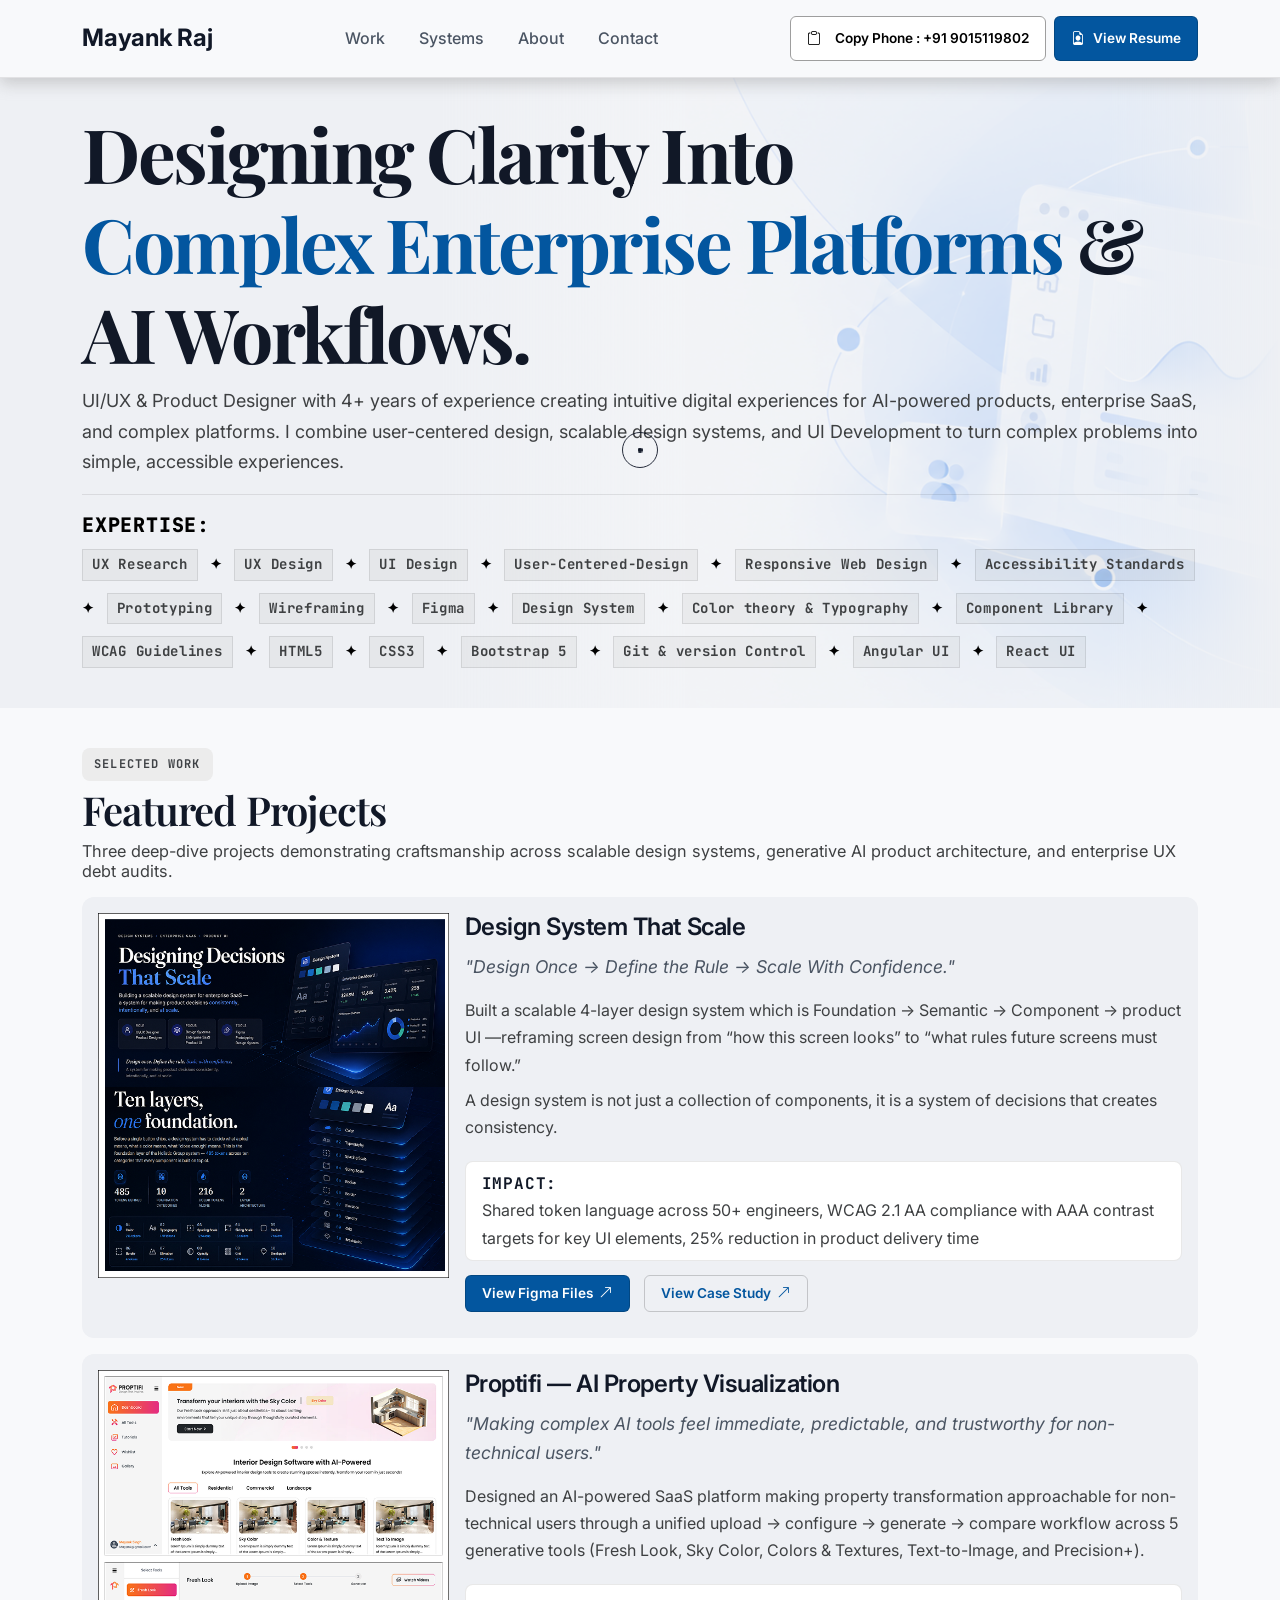
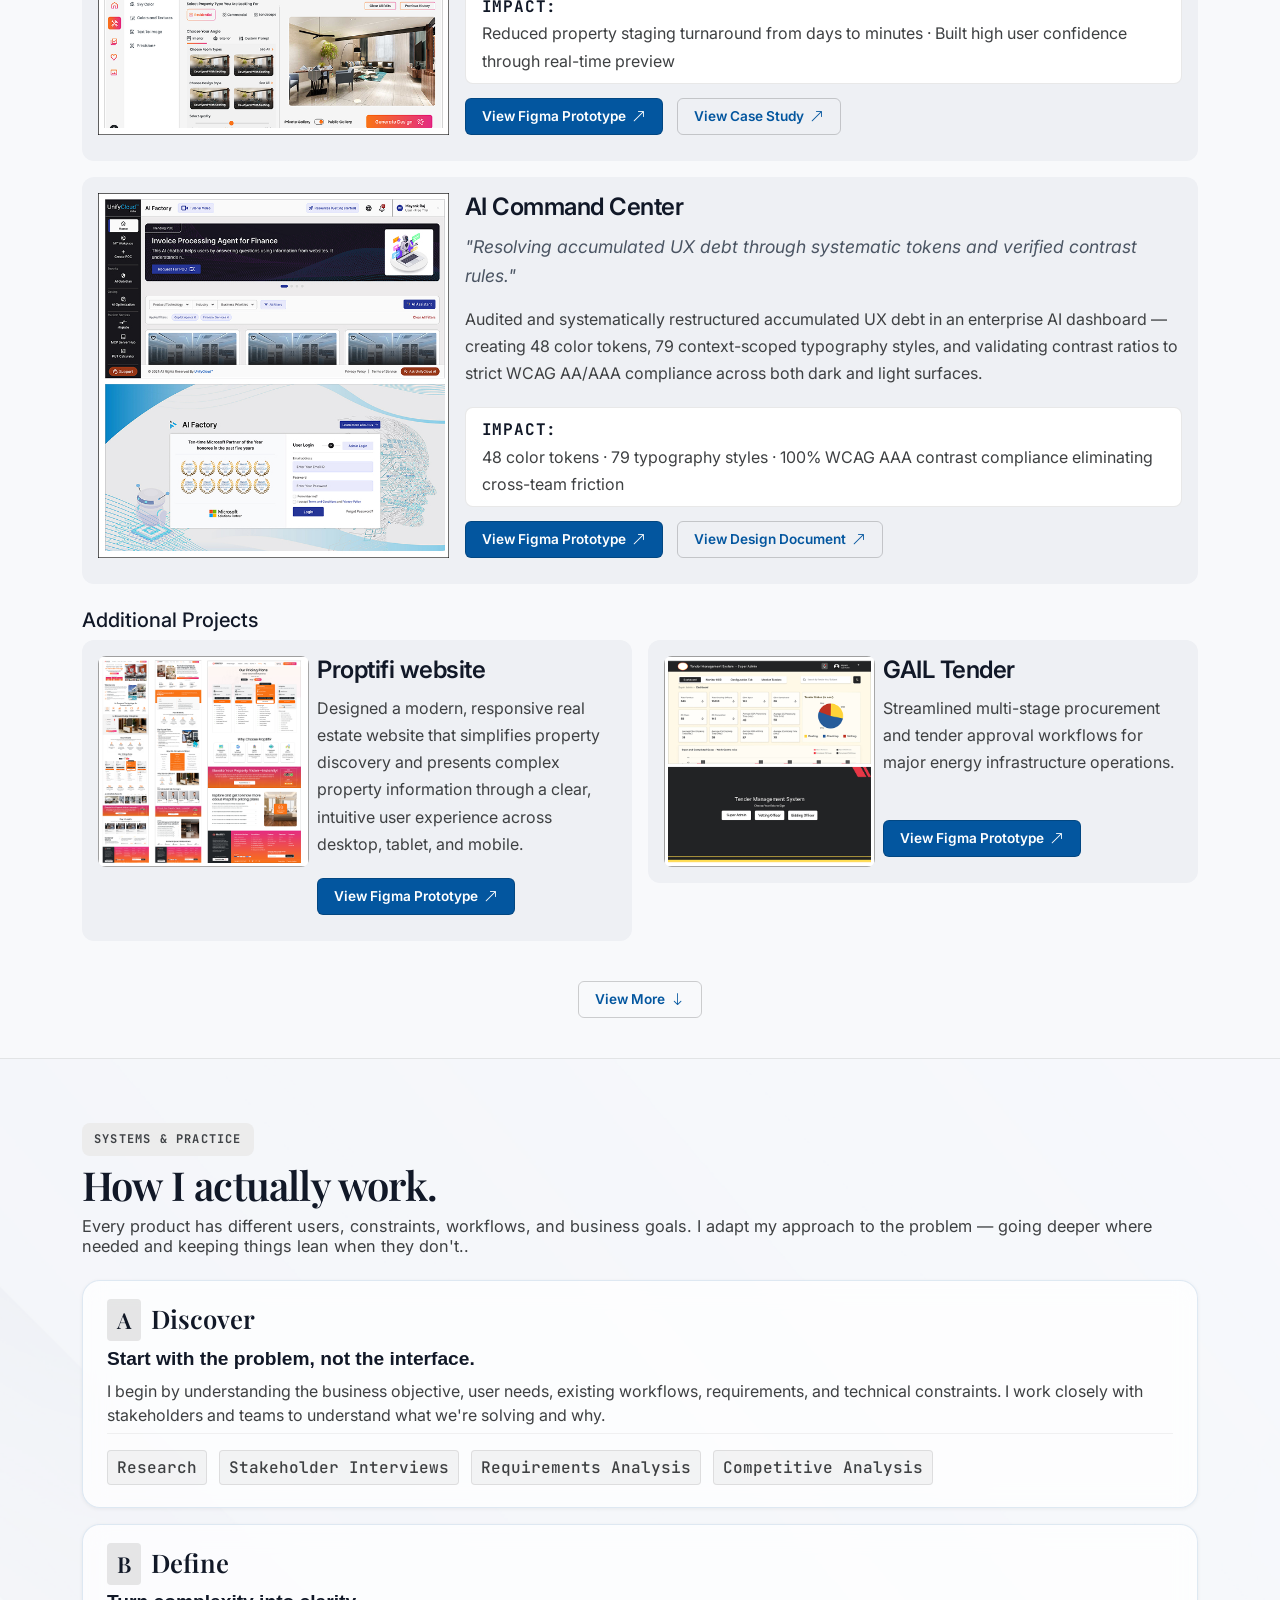
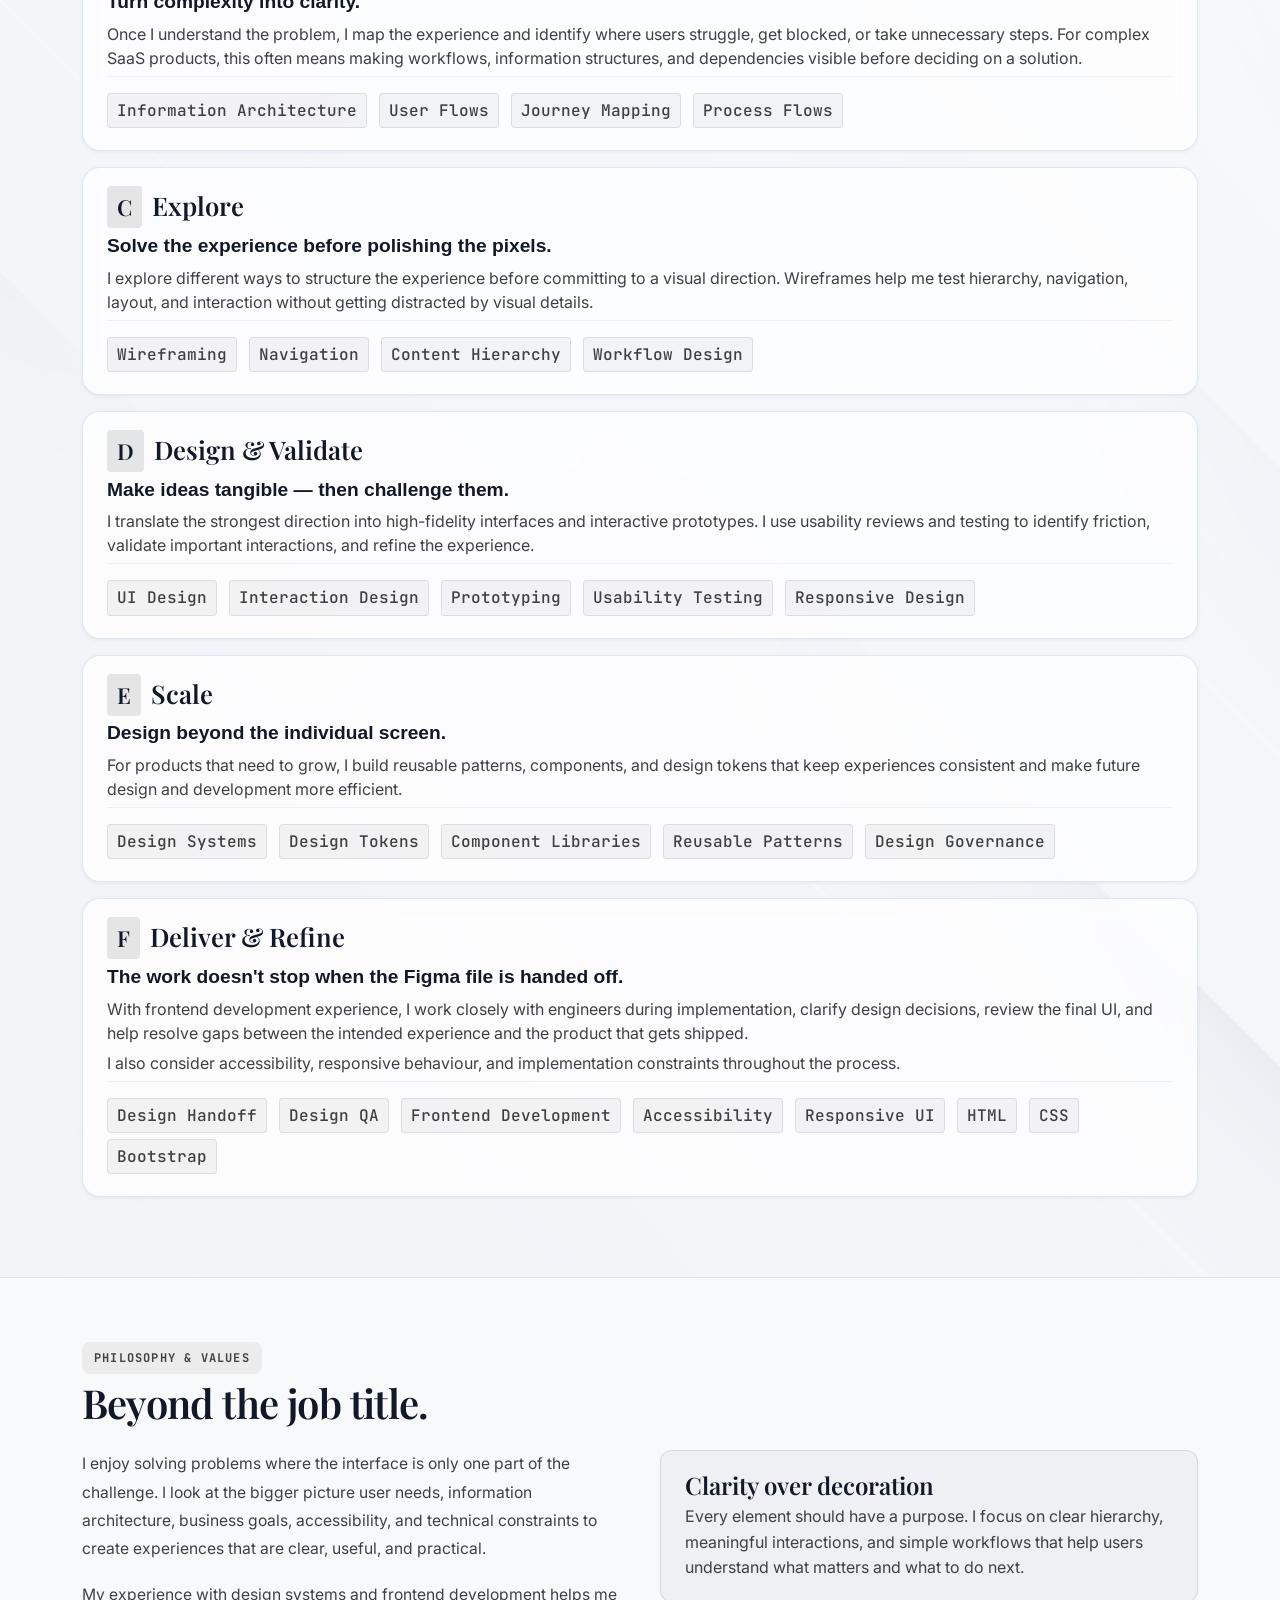
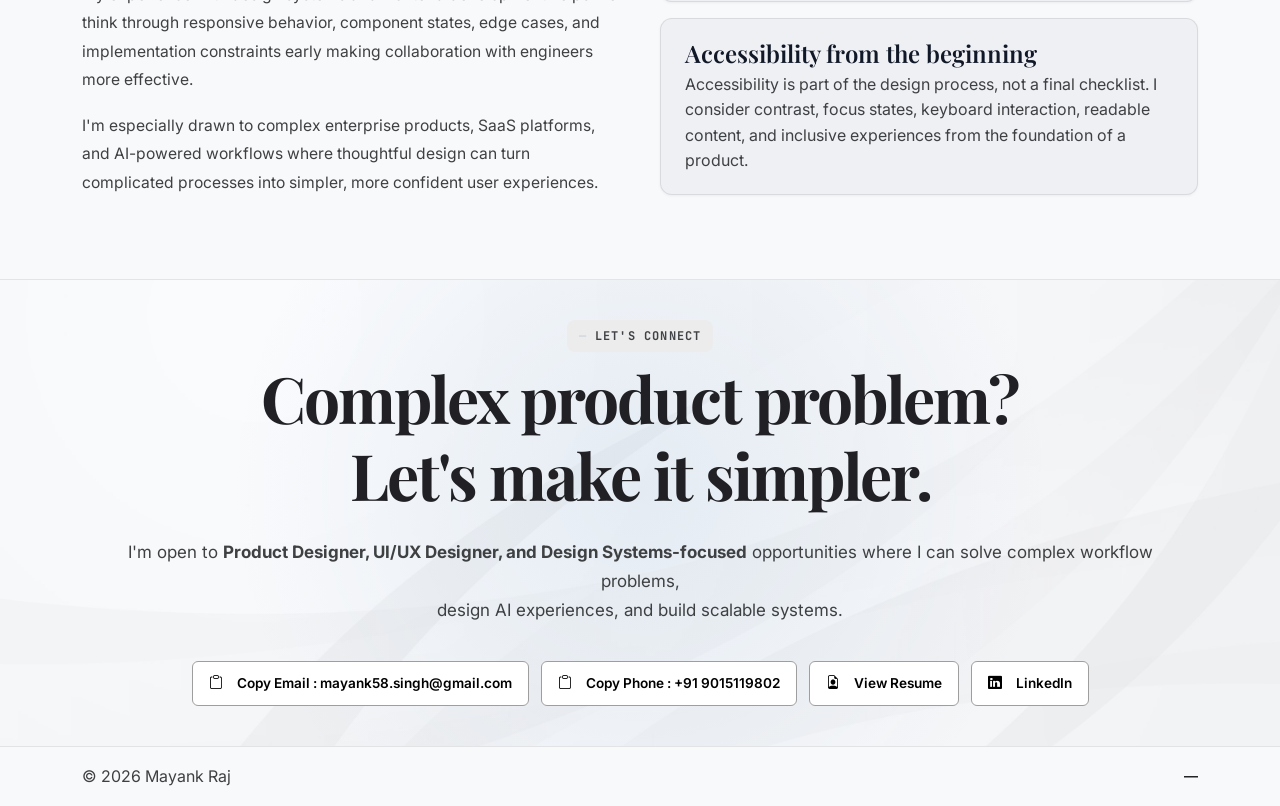
==== index.html @ b291fc56 "new changes new" ====
<!DOCTYPE html>
<html lang="en">

<head>
  <meta charset="UTF-8" />
  <meta name="viewport" content="width=device-width, initial-scale=1.0" />
  <meta name="description"
    content="Mayank Raj — Senior Product Designer specializing in Enterprise SaaS, AI Products, Design Systems, and Design Engineering. 4+ years turning complex workflows into clear, scalable interfaces." />
  <title>Mayank Raj — Senior Product Designer · Enterprise UX &amp; Systems</title>

  <!-- Google Analytics 4 -->
  <script async src="https://www.googletagmanager.com/gtag/js?id=G-8NW6E8F2QK"></script>
<script>
  window.dataLayer = window.dataLayer || [];

  function gtag() {
    dataLayer.push(arguments);
  }

  gtag('js', new Date());

  gtag('config', 'G-8NW6E8F2QK');
</script>
  
  <!-- CSS Dependencies -->
  <link href="https://cdn.jsdelivr.net/npm/bootstrap@5.3.3/dist/css/bootstrap.min.css" rel="stylesheet" />
  <link rel="stylesheet" href="https://cdn.jsdelivr.net/npm/bootstrap-icons@1.11.3/font/bootstrap-icons.min.css" />
  <link rel="stylesheet" href="style.css" />
</head>

<body>
 <div id="cursor-outer" aria-hidden="true"></div>
  <div id="cursor-dot" aria-hidden="true"></div>
  <!-- Floating Toast Notification -->
  <div id="toast" role="status" aria-live="polite">
    <i class="bi bi-check2-circle" style="color:var(--accent-emerald);"></i>
    <span class="toast-text">Copied to clipboard</span>
  </div>

  <!-- ─────────── 01. TOP NAVIGATION ─────────── -->
  <header id="mainNav" style="position:relative;">
    <div class="container">
      <div class="d-flex align-items-center justify-content-between gap-2">
        <a href="#hero" class="d-flex align-items-center text-decoration-none gap-2 flex-shrink-0">
          <span class="nav-name">Mayank Raj</span>
        </a>

        <nav class="d-none d-lg-flex align-items-center gap-1">
          <a href="#work" class="nav-link-ed" data-nav-target="work">Work</a>
          <a href="#systems" class="nav-link-ed" data-nav-target="systems">Systems</a>
          <a href="#about" class="nav-link-ed" data-nav-target="about">About</a>
          <a href="#contact" class="nav-link-ed" data-nav-target="contact">Contact</a>
        </nav>

        <div class="d-flex align-items-center gap-2">
          <button class="btn-editorial-secondary d-none d-md-inline-flex btn-ter-1" data-copy-phone>
            <i class="bi bi-clipboard"></i>
            <span class="nav-btn-text">Copy Phone : +91 9015119802</span>
          </button>
          <a class="btn-editorial-secondary d-none d-sm-inline-flex" target="_blank" href="img//Mayank_Raj_UI_UX_Designer_Resume.pdf">
            <i class="bi bi-file-earmark-person"></i>
            <span class="nav-btn-text">View Resume</span>
          </a>
          <!-- Mobile hamburger toggle -->
          <button class="nav-toggle d-flex d-lg-none" id="navToggle" aria-label="Toggle navigation"
            aria-expanded="false">
            <span class="bar"></span>
            <span class="bar"></span>
            <span class="bar"></span>
          </button>
        </div>
      </div>
    </div>

    <!-- Mobile Navigation Drawer -->
    <div class="nav-mobile-menu" id="navMobileMenu">
      <div class="nav-mobile-links">
        <a href="#work" class="nav-mobile-link">Work</a>
        <a href="#systems" class="nav-mobile-link">Systems</a>
        <a href="#about" class="nav-mobile-link">About</a>
        <a href="#contact" class="nav-mobile-link">Contact</a>
      </div>
      <div class="nav-mobile-actions">
        <button class="btn-editorial-secondary" data-copy-phone>
          <i class="bi bi-clipboard"></i> Copy Phone : +91 9015119802
        </button>
        <a class="btn-editorial-secondary" target="_blank" href="img/mayank_raj_resume.pdf">
          <i class="bi bi-file-earmark-person"></i> View Resume
        </a>
      </div>
    </div>
  </header>

  <main>
    <!-- ─────────── 02. HERO SECTION ─────────── -->
    <section id="hero">
      <div class="hero-bg-visual"></div>
      <div class="container hero-content">

        <h1 class="hero-title-ed">
          Designing Clarity Into <br><span class="header-color-1">Complex Enterprise Platforms </span>  &amp; <br><span >AI Workflows.</span>
        </h1>

        <p class="hero-bio-ed">
          UI/UX &amp; Product Designer with 4+ years of experience creating intuitive digital experiences for AI-powered
          products, enterprise SaaS, and complex platforms. I combine user-centered design, scalable design systems, and
          UI Development to turn complex problems into simple, accessible experiences.
        </p>

        <!-- Expertise Marquee Line -->
        <div class="hero-marquee-strip2">
          <div class="row">
            <div class="col-12">
              <h3 class="mb-0 EXPERTISE">EXPERTISE:</h3>
            </div>
            <div class="col-12">
              <section class="hero-marquee-strip">
                <p class="mb-0 experties">UX Research</p>
                <span>✦</span>
                <p class="mb-0 experties">UX Design</p>
                <span>✦</span>
                <p class="mb-0 experties">UI Design</p>
                <span>✦</span>
                <p class="mb-0 experties">User-Centered-Design</p>
                <span>✦</span>
                <p class="mb-0 experties">Responsive Web Design</p>
                <span>✦</span>
                <p class="mb-0 experties">Accessibility Standards</p>
                <span>✦</span>
                <p class="mb-0 experties">Prototyping</p>
                <span>✦</span>
                <p class="mb-0 experties">Wireframing</p>
                <span>✦</span>
                <p class="mb-0 experties">Figma</p>
                <span>✦</span>
                <p class="mb-0 experties">Design System</p>
                <span>✦</span>
                <p class="mb-0 experties">Color theory & Typography</p>
                <span>✦</span>
                <p class="mb-0 experties">Component Library</p>
                <span>✦</span>
                <p class="mb-0 experties">WCAG Guidelines</p>
                <span>✦</span>
                <p class="mb-0 experties">HTML5</p>
                <span>✦</span>
                <p class="mb-0 experties">CSS3</p>
                <span>✦</span>
                <p class="mb-0 experties">Bootstrap 5</p>
                <span>✦</span>
                <p class="mb-0 experties">Git & version Control </p>
                <span>✦</span>
                <p class="mb-0 experties">Angular UI </p>
                <span>✦</span>
                <p class="mb-0 experties">React UI</p>
              </section>
            </div>
          </div>
        </div>
      </div>
    </section>



    <!-- ─────────── 04. SELECTED WORK SHOWCASE ─────────── -->
    <section id="work">
      <div class="container">
        <div class="mb-2">
          <div class="cs-section-num">Selected Work</div>
          
          <h2 class="headline-editorial">Featured Projects</h2>
          <p class="headline-sub">
            Three deep-dive projects demonstrating craftsmanship across scalable design systems, generative AI product
            architecture, and enterprise UX debt audits.
          </p>
        </div>

        <!-- ── Project 01: Nimbus Design System ── -->
        <article class="work-entry">
          <div class="row g-3 align-items-stretch">
            <div class="col-12  col-lg-4">
              <img src="img/Design-system.jpg" alt="Design System screenshot"
                class="work-entry-img w-100 Case-img-height" />
            </div>
            <div class="col-12  col-lg-8">
              <section class="d-flex flex-column justify-content-between h-100">
                <aside>
                  <h3 class="work-title-serif">
                    Design System That Scale
                    
                  </h3>

                  <div class="work-quote">
                    "Design Once -&gt; Define the Rule -&gt; Scale With Confidence."
                  </div>

                  <p class="work-summary-body mb-2 d-none d-md-block">
                    Built a scalable 4-layer design system which is Foundation &rarr; Semantic &rarr;
                    Component &rarr; product UI &mdash;reframing screen
                    design from &ldquo;how this screen looks&rdquo; to &ldquo;what rules future screens must
                    follow.&rdquo;
                  </p>
                  <p class="work-summary-body d-none d-md-block">A design system is not just a collection of components, it is a system of decisions that creates consistency.</p>

                  <div class="work-impact-banner">
                    <strong>Impact:</strong><br />
                    <p class="mb-0">Shared token language across 50+ engineers, WCAG 2.1 AA compliance with AAA contrast
                      targets for key UI elements, 25% reduction in product delivery time</p>
                  </div>
                </aside>
                <aside>
                   <a target="_blank" href="https://www.figma.com/design/0At4FR2KWWOMtXBfB3fOOj/Design-System?node-id=105-58802&t=SGgvh8dYRLUNG34T-1" class="work-action-link btn-a2">
                    View Figma Files <i class="bi bi-arrow-up-right"></i>
                  </a>
                  <a target="_blank" href="./img/pdf/Design-system.pdf" class="work-action-link mb-2 btn-a1">
                    View Case Study <i class="bi bi-arrow-up-right"></i>
                  </a>
                 
                  
                </aside>
              </section>

            </div>
          </div>
        </article>

        <!-- ── Project 02: Proptifi AI Visualization ── -->
        <article class="work-entry">
          <div class="row g-3 align-items-stretch">
            <div class="col-12  col-lg-4">
              <img src="img/user-panal.png" alt="Proptifi website screenshot"
                class="work-entry-img w-100 Case-img-height" />
            </div>
            <div class="col-12  col-lg-8">
              <section class="d-flex flex-column justify-content-between h-100">
                <aside>
                  <h3 class="work-title-serif">
                    Proptifi &mdash; AI Property Visualization
                    
                  </h3>

                  <div class="work-quote">
                    "Making complex AI tools feel immediate, predictable, and trustworthy for non-technical users."
                  </div>

                  <p class="work-summary-body d-none d-md-block">
                    Designed an AI-powered SaaS platform making property transformation approachable for non-technical
                    users
                    through a unified upload &rarr; configure &rarr; generate &rarr; compare workflow across 5
                    generative
                    tools (Fresh
                    Look, Sky Color, Colors &amp; Textures, Text-to-Image, and Precision+).
                  </p>

                  <div class="work-impact-banner">
                    <strong>Impact:</strong>
                    <p class="mb-0">Reduced property staging turnaround from days to minutes &middot; Built high user
                      confidence through real-time preview</p>
                  </div>
                </aside>
                <aside>
                   <a target="_blank" href="https://www.figma.com/proto/P72m6FJltbVIC3KwveoRrz/Untitled?node-id=1-5844&viewport=-51%2C-1090%2C0.16&t=4HmSNWsowRmofqXS-1&scaling=min-zoom&content-scaling=fixed&page-id=0%3A1" class="work-action-link btn-a2">
                    View Figma Prototype <i class="bi bi-arrow-up-right"></i>
                  </a>
                  <a target="_blank" href="./img/pdf/proptifi.pdf" class="work-action-link mb-2 btn-a1">
                    View Case Study <i class="bi bi-arrow-up-right"></i>
                  </a>
                  
                </aside>
              </section>

            </div>
          </div>
        </article>

        <!-- ── Project 03: AI Command Center ── -->
        <article class="work-entry">
          <div class="row g-3 align-items-stretch">
            <div class="col-12  col-lg-4">
              <img src="img/aicommandcenter.jpg" alt="AI Command Center screenshot"
                class="work-entry-img w-100 Case-img-height" />
            </div>
            <div class="col-12  col-lg-8">
              <section class="d-flex flex-column justify-content-between h-100">
                <aside>
                  <h3 class="work-title-serif">
                    AI Command Center
                    
                  </h3>

                  <div class="work-quote">
                    "Resolving accumulated UX debt through systematic tokens and verified contrast rules."
                  </div>

                  <p class="work-summary-body d-none d-md-block">
                    Audited and systematically restructured accumulated UX debt in an enterprise AI dashboard &mdash;
                    creating 48
                    color tokens, 79 context-scoped typography styles, and validating contrast ratios to strict WCAG
                    AA/AAA
                    compliance across both dark and light surfaces.
                  </p>

                  <div class="work-impact-banner">
                    <strong>Impact:</strong>
                    <p class="mb-0">48 color tokens &middot; 79 typography styles &middot; 100% WCAG AAA contrast
                      compliance
                      eliminating cross-team friction</p>
                  </div>
                </aside>
                <aside>
                 
                   <a target="_blank" href="https://www.figma.com/proto/Y5ZL1iqNdvE3gtudbFazqo/AI-Command-Center?node-id=31-13650&viewport=721%2C-2513%2C0.4&t=WiKpLVjhN22cwYap-1&scaling=min-zoom&content-scaling=fixed&starting-point-node-id=15%3A1681&show-proto-sidebar=1&page-id=0%3A1" class="work-action-link btn-a2">
                    View Figma Prototype <i class="bi bi-arrow-up-right"></i>
                  </a>
                   <a target="_blank" href="./img/pdf/command-center.pdf" class="work-action-link mb-2 btn-a1">
                    View Design Document  <i class="bi bi-arrow-up-right"></i>
                  </a>
                </aside>
              </section>

            </div>
          </div>
        </article>

        <!-- =========================
     ADDITIONAL PROJECTS
========================= -->

        <section id="additional-projects" class="additional-projects">

          <h5 class="mt-4">Additional Projects</h5>

          <div class="row g-3">

            <!-- =========================
         PROJECT 01 — PROPTIFI
    ========================= -->
            <div class="col-12 col-lg-6">
              <article class="work-entry2">

                <div class="row g-2 align-items-stretch">

                  <div class="col-12 col-lg-5">
                    <img src="img/proptifibanner.png" alt="Proptifi website screenshot" class="work-entry-img w-100"
                      style="border-radius:8px;" />
                  </div>

                  <div class="col-12 col-lg-7">

                    <section class="d-flex flex-column justify-content-between h-100">

                      <aside>

                        <h3 class="work-title-serif">
                          Proptifi website
                        </h3>

                        <p class="work-summary-body">
                          Designed a modern, responsive real estate website that
                          simplifies property discovery and presents complex property
                          information through a clear, intuitive user experience
                          across desktop, tablet, and mobile.
                        </p>

                      </aside>

                      <aside>
                        <a target="_blank"
                          href="https://www.figma.com/proto/mEoY0XppgQCvyWraLPKcWj/proptify-prototype-website?page-id=0%3A1&node-id=30-7750&viewport=4996%2C424%2C0.14&t=XSE0yoiF1NiC9Ou9-1&scaling=min-zoom&content-scaling=fixed&starting-point-node-id=30%3A7750&show-proto-sidebar=1"
                          class="work-action-link btn-a2">
                          View Figma Prototype <i class="bi bi-arrow-up-right"></i>
                        </a>
                        

                      </aside>

                    </section>

                  </div>

                </div>

              </article>
            </div>


            <!-- =========================
         PROJECT 02 — GAIL TENDER
    ========================= -->
            <div class="col-12 col-lg-6">
              <article class="work-entry2">

                <div class="row g-2 align-items-stretch">

                  <div class="col-12 col-lg-5">
                    <img src="img/gail-gash.jpg" alt="GAIL Tender Management screenshot" class="work-entry-img w-100"
                      style="border-radius:8px;" />
                  </div>

                  <div class="col-12 col-lg-7">

                    <section class="d-flex flex-column justify-content-between h-100">

                      <aside>

                        <h3 class="work-title-serif">
                          GAIL Tender
                        </h3>

                        <p class="work-summary-body">
                          Streamlined multi-stage procurement and tender approval
                          workflows for major energy infrastructure operations.
                        </p>

                      </aside>

                      <aside>
                        <a target="_blank"
                          href="https://www.figma.com/proto/JlLD8nby7nyauofo3p5A6S/Gail-Gash-Tander-Management?node-id=14-10088&viewport=7706%2C1022%2C0.16&t=AbWEH6tDy3GXz6CL-1&scaling=scale-down-width&content-scaling=fixed&starting-point-node-id=1%3A474&page-id=0%3A1"
                          class="work-action-link btn-a2">
                          View Figma Prototype <i class="bi bi-arrow-up-right"></i>
                        </a>
                        

                      </aside>

                    </section>

                  </div>

                </div>

              </article>
            </div>


            <!-- =========================
         HIDDEN PROJECTS
         PROJECT 03 — BHAVINI
    ========================= -->

            <div id="additionalProjectItems" class="row g-3 additional-project-items mt-0">

              <div class="col-12 col-lg-6 mt-0">

                <article class="work-entry2">

                  <div class="row g-2 align-items-stretch">

                    <div class="col-12 col-lg-5">

                      <img src="img/bhavinibanner.png" alt="Bhavini screenshot" class="work-entry-img w-100"
                        style="border-radius:8px;" />

                    </div>

                    <div class="col-12 col-lg-7">

                      <section class="d-flex flex-column justify-content-between h-100">

                        <aside>

                          <h3 class="work-title-serif">
                            Bhavini
                          </h3>

                          <p class="work-summary-body">
                            Public sector energy platform UI design and responsive
                            frontend development with strict accessibility requirements.
                          </p>

                        </aside>

                        <aside class="d-flex flex-column gap-1">
                          <a target="_blank"
                          href="https://www.figma.com/proto/nsyUV6wRQ3XkKcNMQMaD4z/bhavini-ui?page-id=0%3A1&node-id=4-5873&viewport=-2164%2C7845%2C0.24&t=uLp84Qq9MG9FFcln-1&scaling=min-zoom&content-scaling=fixed"
                          class="work-action-link btn-a2">
                          View Figma Prototype <i class="bi bi-arrow-up-right"></i>
                        </a>
                         <a target="_blank"
                          href="https://bhavini.nic.in/en"
                          class="work-action-link btn-a1">
                          See Live Website <i class="bi bi-arrow-up-right"></i>
                        </a>
                         

                        </aside>

                      </section>

                    </div>

                  </div>

                </article>

              </div>


              <!-- =========================
           PROJECT 04 — UNIFYCLOUD
      ========================= -->

              <div class="col-12 col-lg-6 mt-0">

                <article class="work-entry2">

                  <div class="row g-2 align-items-stretch">

                    <div class="col-12 col-lg-5">

                      <img src="img/unifycloudin.png" alt="UnifyCloud website screenshot" class="work-entry-img w-100"
                        style="border-radius:8px;" />

                    </div>

                    <div class="col-12 col-lg-7">

                      <section class="d-flex flex-column justify-content-between h-100">

                        <aside>

                          <h3 class="work-title-serif">
                            UnifyCloud.in
                          </h3>

                          <p class="work-summary-body">
                            Developed a modern website for UnifyCloud, translating UI
                            designs into pixel-perfect interfaces with a focus on
                            performance, accessibility, and consistent experiences
                            across desktop, tablet, and mobile.
                          </p>

                        </aside>

                        <aside>
                          <a target="_blank"
                          href="https://unifycloud.in"
                          class="work-action-link btn-a1">
                          See Live Website <i class="bi bi-arrow-up-right"></i>
                        </a>
                          

                        </aside>

                      </section>

                    </div>

                  </div>

                </article>

              </div>


              <!-- =========================
           PROJECT 05 — EMPLOYEE MANAGEMENT
      ========================= -->

              <div class="col-12 col-lg-6 mt-0">

                <article class="work-entry2">

                  <div class="row g-2 align-items-stretch">

                    <div class="col-12 col-lg-5">

                      <img src="img/infoneo-employee.png" alt="Employee Management screenshot"
                        class="work-entry-img w-100" style="border-radius:8px;" />

                    </div>

                    <div class="col-12 col-lg-7">

                      <section class="d-flex flex-column justify-content-between h-100">

                        <aside>

                          <h3 class="work-title-serif">
                            Employee Management
                          </h3>

                          <p class="work-summary-body">
                            Internal operational dashboard managing employee records,
                            access control, and cross-department workflows.
                          </p>

                        </aside>

                        <aside>
                          <a target="_blank"
                          href="https://www.figma.com/proto/NMRzmj3SlgDmjKQt5baQym/employee-dashboard?node-id=25-5908&viewport=1009%2C-470%2C0.18&t=y2fRaO7Ymmlz9r89-1&scaling=min-zoom&content-scaling=fixed&starting-point-node-id=25%3A5909&show-proto-sidebar=1&page-id=0%3A1"class="work-action-link btn-a2">
                          View Figma Prototype <i class="bi bi-arrow-up-right"></i>
                        </a>
                          
                        </aside>

                      </section>

                    </div>

                  </div>

                </article>

              </div>


              <!-- =========================
           PROJECT 06 — FREIGHT PLATFORM
      ========================= -->

              <div class="col-12 col-lg-6 mt-0">

                <article class="work-entry2">

                  <div class="row g-2 align-items-stretch">

                    <div class="col-12 col-lg-5">

                      <img src="img/b2b.png" alt="Freight platform screenshot" class="work-entry-img w-100"
                        style="border-radius:8px;" />

                    </div>

                    <div class="col-12 col-lg-7">

                      <section class="d-flex flex-column justify-content-between h-100">

                        <aside>

                          <h3 class="work-title-serif">
                            Freight Platform
                          </h3>

                          <p class="work-summary-body">
                            End-to-end logistics management and shipment booking
                            workflows for industrial supply chain clients.
                          </p>

                        </aside>

                        <aside>
                          <a target="_blank"
                          href="https://www.figma.com/proto/GnSjwYyfwaSk4bR8IMxsj6/Logistics-Management?node-id=89-3456&viewport=154%2C-2200%2C0.16&t=gBaxnTFmXdyinTCp-1&scaling=min-zoom&content-scaling=fixed&starting-point-node-id=8%3A11027&page-id=0%3A1"
                          class="work-action-link btn-a2">
                          View Figma Prototype <i class="bi bi-arrow-up-right"></i>
                        </a>
                          

                        </aside>

                      </section>

                    </div>

                  </div>

                </article>

              </div>

            </div>

          </div>


          <!-- =========================
       VIEW MORE / VIEW LESS
  ========================= -->

          <div class="text-center mt-4">

            <button type="button" id="toggleProjects" class="work-action-link btn-a1" aria-expanded="false"
              aria-controls="additionalProjectItems">
              <span class="toggle-text">View More</span>
              <i class="bi bi-arrow-down toggle-icon"></i>
            </button>

          </div>

        </section>
      </div>
    </section>

    <!-- ─────────── 05. THE WORK BEHIND THE WORK (SYSTEMS & LEADERSHIP) ─────────── -->
    <section id="systems">
      <div class="systems-bg"></div>
      <div class="container">
        <div class="mb-4">
          <div class="cs-section-num">SYSTEMS &amp; PRACTICE</div>
          
          <h2 class="headline-editorial">How I actually work.</h2>
          <p class="headline-sub">
            Every product has different users, constraints, workflows, and business goals. I adapt my approach to the problem — going deeper where needed and keeping things lean when they don't..
          </p>
        </div>

        <div class="">
          <div class="row">
            <div class="col-12 ">
              <!-- Card 01 -->
              <div class="systems-card mb-3">
                <div class="systems-num-icon">
                  <span class="systems-num"> <span class="systems-card-title"><span class="count-num">A</span> Discover</span></span> <br>
                 
                </div>
                <span class="systems-num2"> Start with the problem, not the interface.</span>
                <p class="systems-card-desc">
                 I begin by understanding the business objective, user needs, existing workflows, requirements, and technical constraints. I work closely with stakeholders and teams to understand what we're solving and why.
                </p>
                <div class="systems-tags d-none d-md-block">
                  <span class="editorial-tag emerald">Research</span>
                  <span class="editorial-tag emerald">Stakeholder Interviews</span>
                  <span class="editorial-tag emerald">Requirements Analysis</span>
                  <span class="editorial-tag emerald">Competitive Analysis</span>
                  
                </div>
              </div>
            </div>
            <div class="col-12 ">
              <!-- Card 02 -->
              <div class="systems-card mb-3">
                <div class="systems-num-icon">
                  <span class="systems-num"> <span class="systems-card-title"><span class="count-num">B</span> Define</span></span>
                  
                </div>
               <span class="systems-num2">Turn complexity into clarity.</span>
                <p class="systems-card-desc">
                  Once I understand the problem, I map the experience and identify where users struggle, get blocked, or take unnecessary steps. For complex SaaS products, this often means making workflows, information structures, and dependencies visible before deciding on a solution.
                </p>
                <div class="systems-tags d-none d-md-block">
                  <span class="editorial-tag emerald">Information Architecture</span>
                  <span class="editorial-tag emerald">User Flows</span>
                  <span class="editorial-tag emerald">Journey Mapping</span>
                  <span class="editorial-tag emerald">Process Flows</span>
                  
                </div>
              </div>
            </div>
            <div class="col-12 ">
              <!-- Card 03 -->
              <div class="systems-card mb-3">
                <div class="systems-num-icon">
                  <span class="systems-num"> <span class="systems-card-title"><span class="count-num">C</span> Explore</span></span>
                  
                </div>
                <span class="systems-num2">Solve the experience before polishing the pixels.</span>
                <p class="systems-card-desc">
                 I explore different ways to structure the experience before committing to a visual direction. Wireframes help me test hierarchy, navigation, layout, and interaction without getting distracted by visual details.
                </p>
                <div class="systems-tags d-none d-md-block">
                  <span class="editorial-tag emerald">Wireframing</span>
                  <span class="editorial-tag emerald">Navigation</span>
                  <span class="editorial-tag emerald">Content Hierarchy</span>
                  <span class="editorial-tag emerald">Workflow Design</span>
                </div>
              </div>
            </div>
            <div class="col-12 ">
              <!-- Card 04 -->
              <div class="systems-card mb-3">
                <div class="systems-num-icon">
                  <span class="systems-num"> <span class="systems-card-title"><span class="count-num">D</span> Design & Validate</span></span>
                  
                </div>
                <span class="systems-num2">Make ideas tangible — then challenge them.</span>
                <p class="systems-card-desc">
                  I translate the strongest direction into high-fidelity interfaces and interactive prototypes. I use usability reviews and testing to identify friction, validate important interactions, and refine the experience.
                </p>
                <div class="systems-tags d-none d-md-block">
                  <span class="editorial-tag emerald">UI Design</span>
                  <span class="editorial-tag emerald">Interaction Design</span>
                  <span class="editorial-tag emerald">Prototyping</span>
                  <span class="editorial-tag emerald">Usability Testing</span>
                  <span class="editorial-tag emerald">Responsive Design</span>
                </div>
              </div>
            </div>
            <div class="col-12 ">
              <!-- Card 04 -->
              <div class="systems-card mb-3">
                <div class="systems-num-icon">
                  <span class="systems-num"> <span class="systems-card-title"><span class="count-num">E</span> Scale</span></span>
                 
                </div>
                <span class="systems-num2">Design beyond the individual screen.</span>
                <p class="systems-card-desc">
                  For products that need to grow, I build reusable patterns, components, and design tokens that keep experiences consistent and make future design and development more efficient.
                </p>
                <div class="systems-tags d-none d-md-block">
                  <span class="editorial-tag emerald">Design Systems</span>
                  <span class="editorial-tag emerald">Design Tokens</span>
                  <span class="editorial-tag emerald">Component Libraries</span>
                  <span class="editorial-tag emerald">Reusable Patterns</span>
                  <span class="editorial-tag emerald">Design Governance</span>
                </div>
              </div>
            </div>
            <div class="col-12 ">
              <!-- Card 04 -->
              <div class="systems-card mb-3">
                <div class="systems-num-icon">
                  <span class="systems-num"> <span class="systems-card-title"><span class="count-num">F</span> Deliver & Refine</span></span>
                 
                </div>
               <span class="systems-num2">The work doesn't stop when the Figma file is handed off.</span>
                <p class="systems-card-desc">
                  With frontend development experience, I work closely with engineers during implementation, clarify design decisions, review the final UI, and help resolve gaps between the intended experience and the product that gets shipped.
                </p>
                <p class="systems-card-desc">
                  I also consider accessibility, responsive behaviour, and implementation constraints throughout the process.
                </p>
                <div class="systems-tags d-none d-md-block">
                  <span class="editorial-tag emerald">Design Handoff</span>
                  <span class="editorial-tag emerald">Design QA</span>
                  <span class="editorial-tag emerald">Frontend Development</span>
                  <span class="editorial-tag emerald">Accessibility</span>
                  <span class="editorial-tag emerald">Responsive UI</span>
                  <span class="editorial-tag emerald">HTML</span>
                  <span class="editorial-tag emerald">CSS</span>
                  <span class="editorial-tag emerald">Bootstrap</span>
                </div>
              </div>
            </div>
        
          </div>
        
        
        
        </div>
      </div>
    </section>

    <!-- ─────────── 08. BEYOND THE JOB TITLE (ABOUT) ─────────── -->
    <section id="about">
      <div class="container">
        <div class="mb-4">
          <div class="cs-section-num">Philosophy &amp; Values</div>
          
          <section >
             <h2 class="headline-editorial">Beyond the job title.</h2>
            <!-- <a href="https://linkedin.com/in/mayankraj" target="_blank" rel="noopener"
                class="btn-editorial-secondary btn-ter-1">
                <i class="bi bi-linkedin"></i> LinkedIn Profile
              </a> -->
          </section>
         
        </div>

        <div class="about-grid-ed">
          <div class="about-narrative">
            <p>
              I enjoy solving problems where the interface is only one part of the challenge. I look at the bigger
              picture user needs, information architecture, business goals, accessibility, and technical constraints to
              create experiences that are clear, useful, and practical.
            </p>
            <p>
              My experience with design systems and frontend development helps me think through responsive behavior,
              component states, edge cases, and implementation constraints early making collaboration with engineers
              more effective.
            </p>
            <p>
              I'm especially drawn to complex enterprise products, SaaS platforms, and AI-powered workflows where
              thoughtful design can turn complicated processes into simpler, more confident user experiences.
            </p>

            
          </div>

          <div class="values-column d-none d-md-block">
            <div class="value-box-ed">
              <h3 class="value-title-ed">Clarity over decoration</h3>
              <p class="value-desc-ed mb-0">Every element should have a purpose. I focus on clear hierarchy, meaningful
                interactions, and simple workflows that help users understand what matters and what to do next.</p>
            </div>

            <div class="value-box-ed">
              <h3 class="value-title-ed">Accessibility from the beginning</h3>
              <p class="value-desc-ed mb-0">Accessibility is part of the design process, not a final checklist. I
                consider contrast, focus states, keyboard interaction, readable content, and inclusive experiences from
                the foundation of a product.</p>
            </div>

            
          </div>
        </div>
      </div>
    </section>

    <!-- ─────────── 09. CONTACT & CLOSING ─────────── -->
    <section id="contact">
       <div class="contact-bg"></div>
      <div class="container">
        <div class="contact-block">
          <div class="cs-section-num eyebrow-label justify-content-center mb-2">Let's Connect</div>
          
          <h2 class="contact-title-ed">Complex product problem?<br>Let's make it simpler.</h2>
          <p class="contact-sub-ed">
            I'm open to <strong>Product Designer, UI/UX Designer, and Design Systems-focused</strong> opportunities
            where I can solve complex workflow problems,<br class="d-none d-md-block"> design AI experiences, and build
            scalable systems.
          </p>

          <div class="contact-pills-row">
            <button class="btn-editorial-secondary btn-ter-1" data-copy-email>
              <i class="bi bi-clipboard"></i> Copy Email : mayank58.singh@gmail.com
            </button>
            <button class="btn-editorial-secondary btn-ter-1" data-copy-phone>
              <i class="bi bi-clipboard"></i> Copy Phone : +91 9015119802
            </button>
            <a class="btn-editorial-secondary btn-ter-1" target="_blank" href="img//Mayank_Raj_UI_UX_Designer_Resume.pdf">
              <i class="bi bi-file-earmark-person"></i> View Resume
            </a>
            <a href="https://linkedin.com/in/mayankraj" target="_blank" rel="noopener" class="btn-editorial-secondary btn-ter-1">
              <i class="bi bi-linkedin"></i> LinkedIn
            </a>
            
          </div>
        </div>
      </div>
    </section>
  </main>

  <!-- ─────────── 10. FOOTER ─────────── -->
  <footer>
  <div class="container">
    <div class="footer-flex">

      <div>
        <p class="mb-0">&copy; 2026 Mayank Raj</p>
      </div>

      <div
        class="visitor-counter"
        aria-label="Portfolio visitor count"
      >
        <div class="visitor-counter-content">
          <span id="visitor-count">—</span>
         
        </div>
      </div>

    </div>
  </div>
</footer>

  <!-- Scripts -->
  <script src="https://cdn.jsdelivr.net/npm/bootstrap@5.3.3/dist/js/bootstrap.bundle.min.js"></script>
  <script src="script.js"></script>
  <script>
    document.addEventListener("DOMContentLoaded", function () {

      const toggleButton = document.getElementById("toggleProjects");
      const additionalProjects = document.getElementById("additionalProjectItems");
      const toggleText = toggleButton.querySelector(".toggle-text");
      const toggleIcon = toggleButton.querySelector(".toggle-icon");

      toggleButton.addEventListener("click", function () {

        const isExpanded = additionalProjects.classList.toggle("show");

        if (isExpanded) {

          // Change button text
          toggleText.textContent = "View Less";

          // Change icon
          toggleIcon.classList.remove("bi-arrow-down");
          toggleIcon.classList.add("bi-arrow-up");

          // Accessibility state
          toggleButton.setAttribute("aria-expanded", "true");

        } else {

          // Change button text
          toggleText.textContent = "View More";

          // Change icon
          toggleIcon.classList.remove("bi-arrow-up");
          toggleIcon.classList.add("bi-arrow-down");

          // Accessibility state
          toggleButton.setAttribute("aria-expanded", "false");

        }

      });

    });
  </script>
  
  <script>
  async function trackPortfolioVisit() {

    const counterElement =
      document.getElementById("visitor-count");

    if (!counterElement) return;

    /*
     * Do NOT count local development/testing.
     */
    const hostname =
      window.location.hostname;

    const isLocal =
      hostname === "localhost" ||
      hostname === "127.0.0.1" ||
      hostname === "::1";

    if (isLocal) {
      counterElement.textContent = "—";
      return;
    }

    // Cloudflare Worker URL
    const API_URL =
      "https://mayank-portfolio-counter.mayank566-singh.workers.dev";

    const VISITOR_KEY =
      "portfolio_visitor_id";

    try {

      /*
       * Check whether this browser has already
       * been counted as a visitor.
       */
      let visitorId =
        localStorage.getItem(VISITOR_KEY);

      if (!visitorId) {

        /*
         * Create a permanent visitor ID
         * for this browser profile.
         */
        visitorId =
          crypto.randomUUID();

        localStorage.setItem(
          VISITOR_KEY,
          visitorId
        );

        /*
         * Count the visitor through
         * Cloudflare Worker.
         */
        const response =
          await fetch(`${API_URL}/up`);

        if (!response.ok) {
          throw new Error(
            `Counter increment failed: ${response.status}`
          );
        }

      }

      /*
       * Always retrieve the latest count.
       */
      const response =
        await fetch(
          `${API_URL}/?t=${Date.now()}`,
          {
            cache: "no-store"
          }
        );

      if (!response.ok) {
        throw new Error(
          `Counter retrieval failed: ${response.status}`
        );
      }

      const result =
        await response.json();

      const count =
        result?.data?.up_count;

      if (typeof count === "number") {
        counterElement.textContent =
          count.toLocaleString("en-IN");
      }

    } catch (error) {

      console.error(
        "Visitor counter error:",
        error
      );

      counterElement.textContent = "—";
    }
  }

  trackPortfolioVisit();
</script>
</body>

</html>
---- style.css ----
/* ==========================================================================
   MAYANK RAJ — SENIOR PRODUCT DESIGNER
   Editorial Design Leadership Aesthetic (Inspired by Dnyanesh Gore)
   ========================================================================== */

@import url('https://fonts.googleapis.com/css2?family=DM+Serif+Display:ital@0;1&family=Inter:wght@300;400;500;600;700&family=JetBrains+Mono:wght@400;500;600;700&family=Playfair+Display:ital,wght@0,400;0,600;0,700;0,800;1,400;1,600&display=swap');

/* ── 01. DESIGN TOKENS ── */
:root {
  /* Editorial Canvas — Light */
  --bg: #f8f9fb;
  --bg-subtle: #eef0f4;
  --surface: #ffffff;
  --surface-hover: #f1f3f7;
  --surface-border: rgba(0, 0, 0, 0.06);

  /* Hairlines & Dividers */
  --border: rgba(0, 0, 0, 0.09);
  --border-subtle: rgba(0, 0, 0, 0.05);
  --border-strong: rgba(0, 0, 0, 0.18);
  --border-active: rgba(0, 0, 0, 0.30);

  /* Typography Colors */
  --text-primary: #111827;
  --text-secondary: #4b5563;
  --text-muted: #3f4246;
  --text-dim: #d1d5db;

  /* Accents */
  --accent: #111827;
  --accent-gold: #d97706;
  --accent-emerald: #059669;
  --accent-indigo: #4f46e5;

  /* Fonts */
  --font-serif: 'Playfair Display', 'DM Serif Display', Georgia, serif;
  --font-sans: 'Inter', -apple-system, BlinkMacSystemFont, sans-serif;
  --font-mono: 'JetBrains Mono', monospace;

  /* Radii */
  --r-xs: 4px;
  --r-sm: 8px;
  --r-md: 12px;
  --r-lg: 16px;
  --r-pill: 9999px;

  /* Transitions */
  --ease: cubic-bezier(0.16, 1, 0.3, 1);
  --duration: 200ms;
}
.btn-a1{
     width: fit-content !important;
    background: #03569f00 !important;
    color: #03569F !important;
}
.btn-a2{
     width: fit-content !important;
     margin-right: 10px; 
     margin-bottom: 10px;
}
/* ================================
   Visitor Counter
================================ */

.visitor-counter {
  display: inline-flex;
  align-items: center;
  gap: 9px;
}

.visitor-counter-icon {
  width: 28px;
  height: 28px;

  display: inline-flex;
  align-items: center;
  justify-content: center;

  border: 1px solid #e5e7eb;
  border-radius: 50%;

  color: #03569f;
  font-size: 13px;

  flex-shrink: 0;
}

.visitor-counter-content {
  display: flex;
  align-items: baseline;
  gap: 5px;

  line-height: 1;
}

.visitor-counter-content #visitor-count {
  font-size: 14px;
  font-weight: 600;
  color: #212125;
}

.visitor-counter-content span:last-child {
  font-size: 12px;
  font-weight: 400;
  color: #8a8a8f;
}
/* ── 02. RESET & BASE ── */
*,
*::before,
*::after {
  box-sizing: border-box;
  margin: 0;
  padding: 0;
}

html {
  scroll-behavior: smooth;
  font-size: 16px;
  background-color: var(--bg);
}

body {
  font-family: var(--font-sans);
  background-color: var(--bg);
  color: var(--text-primary);
  line-height: 1.7;
  -webkit-font-smoothing: antialiased;
  -moz-osx-font-smoothing: grayscale;
  overflow-x: hidden;
  cursor: default;
}

a {
  color: inherit;
  text-decoration: none;
  transition: color var(--duration) var(--ease), border-color var(--duration) var(--ease);
}

img {
  max-width: 100%;
  display: block;
}

::selection {
  background: rgba(79, 70, 229, 0.15);
  color: var(--text-primary);
}

/* Hairline horizontal separator */
.hairline {
  height: 1px;
  background: var(--border);
  width: 100%;
}

/* ── 03. TYPOGRAPHY & LABELS ── */
.serif {
  font-family: var(--font-serif);
}

.mono {
  font-family: var(--font-mono);
}

.eyebrow-label {
  display: inline-flex;
  align-items: center;
  gap: 8px;
  font-family: var(--font-mono);
  font-size: 0.82rem;
  font-weight: 600;
  text-transform: uppercase;
  letter-spacing: 0.12em;
  color: #080808;
  margin-bottom: 12px;
}

.eyebrow-label::before {
  content: '—';
  color: var(--text-dim);
}

.headline-editorial {
  font-family: var(--font-serif);
  font-size: clamp(2rem, 4vw, 2.5rem);
  font-weight: 600;
  line-height: 1.15;
  letter-spacing: -0.02em;
  color: var(--text-primary);
  margin-bottom: 8px;
}

.headline-sub {
  font-size: clamp(1.02rem, 1.6vw, 1rem);
  font-weight: 400;
  color: var(--text-secondary);
  line-height: 1.25;

}

/* ── 04. PILLS, TAGS & BUTTONS ── */
.editorial-pill {
  display: inline-flex;
  align-items: center;
  gap: 6px;
  padding: 4px 12px;
  font-family: var(--font-mono);
  font-size: 0.68rem;
  font-weight: 500;
  letter-spacing: 0.05em;
  text-transform: uppercase;
  color: var(--text-secondary);
  background: var(--surface);
  border: 1px solid var(--border);
  border-radius: var(--r-pill);
}

.editorial-tag {
  display: inline-flex;
  align-items: center;
  padding: 3px 9px;
  font-family: var(--font-mono);
  font-size: 1rem;
  font-weight: 500;
  border-radius: var(--r-xs);
  background: rgba(0, 0, 0, 0.04);
  border: 1px solid var(--border);
  color: var(--text-secondary);
      margin-bottom: 6px !important;
          margin-right: 8px;
}

.editorial-tag.highlight {
  background: rgba(217, 119, 6, 0.08);
  border-color: rgba(217, 119, 6, 0.25);
  color: #b45309;
}

.editorial-tag.emerald {
    color: #3e4042;
}
.experties{
     background: rgba(0, 0, 0, 0.04);
    border: 1px solid var(--border);
    color: #005eff;
    padding: 3px 9px;
}
.emerald {
  
    color: #005eff;
}


.btn-editorial-primary2 {
  display: inline-flex;
  align-items: center;
  gap: 8px;
  padding: 10px 22px;
  font-size: 0.85rem;
  font-weight: 600;
  
  border-radius: var(--r-pill);
  
  transition: all var(--duration) var(--ease);
}
.btn-editorial-primary {
  display: inline-flex;
  align-items: center;
  gap: 8px;
  padding: 10px 22px;
  font-size: 0.85rem;
  font-weight: 600;
  color: #ffffff;
  background: #111827;
  border: 1px solid #111827;
  border-radius: var(--r-pill);
  cursor: pointer;
  transition: all var(--duration) var(--ease);
}

.btn-ter-1{
      border: 1px solid #9E9E9E !important;
    background: white !important;
    color: black !important;
}
.btn-editorial-primary:hover {
  background: #1e293b;
  color: #ffffff;
  transform: translateY(-1px);
}

.btn-editorial-secondary {
  position: relative;
  display: inline-flex;
  align-items: center;
  justify-content: center;
  gap: 8px;

  padding: 10px 16px;

  font-size: 0.85rem;
  font-weight: 600;

  color: #ffffff;

  /* Animated background */
  background: #03569F;

  background-size: 250% 100%;
  background-position: 100% 0;

  border: 1px solid var(--border-strong);
  border-radius: 6px;

  cursor: pointer;
  overflow: hidden;

  transition:
    transform 0.4s cubic-bezier(0.22, 1, 0.36, 1),
    border-color 0.3s ease,
    box-shadow 0.4s ease,
    background-position 0.8s cubic-bezier(0.22, 1, 0.36, 1);
}


/* --------------------------------
   Animated light layer
-------------------------------- */

.btn-editorial-secondary::before {
  content: "";

  position: absolute;
  inset: 0;

  background: linear-gradient(
    110deg,
    transparent 20%,
    rgba(255, 255, 255, 0.04) 40%,
    rgba(255, 255, 255, 0.18) 50%,
    rgba(255, 255, 255, 0.04) 60%,
    transparent 80%
  );

  transform: translateX(-120%);

  transition:
    transform 0.8s cubic-bezier(0.22, 1, 0.36, 1);

  pointer-events: none;
}


/* --------------------------------
   Hover
-------------------------------- */

.btn-editorial-secondary:hover {

  

  border-color: var(--border-active);

  background-position: 0% 0;

  box-shadow:
    0 10px 25px rgba(0, 0, 0, 0.18),
    0 2px 6px rgba(0, 0, 0, 0.08);
}


/* Light sweep */

.btn-editorial-secondary:hover::before {
  transform: translateX(120%);
}


/* --------------------------------
   Button content stays above effect
-------------------------------- */

.btn-editorial-secondary > * {
  position: relative;
  z-index: 2;
}


/* --------------------------------
   Arrow animation
-------------------------------- */

.btn-editorial-secondary i {
  position: relative;
  display: inline-block;

  transition:
    transform 0.4s cubic-bezier(0.22, 1, 0.36, 1);
}




/* --------------------------------
   Click
-------------------------------- */

.btn-editorial-secondary:active {
  transform: translateY(-1px);

  box-shadow:
    0 5px 12px rgba(0, 0, 0, 0.14);
}


/* --------------------------------
   Focus
-------------------------------- */

.btn-editorial-secondary:focus-visible {
  outline: 2px solid var(--border-active);
  outline-offset: 3px;
}


/* --------------------------------
   Reduced motion
-------------------------------- */

@media (prefers-reduced-motion: reduce) {

  .btn-editorial-secondary,
  .btn-editorial-secondary::before,
  .btn-editorial-secondary i {
    transition: none;
  }

}

/* ── 05. TOP NAVIGATION ── */
#mainNav {
  position: sticky !important;
  top: 0;
  z-index: 1000;
  background: rgba(248, 249, 251, 0.92);
  backdrop-filter: blur(16px);
  -webkit-backdrop-filter: blur(16px);
  border-bottom: 1px solid var(--border);
  padding: 16px 0;
      box-shadow: 0px 5px 15px 0px #9e9e9e7d;
}

.nav-monogram {
  width: 32px;
  height: 32px;
  background: #111827;
  border: 1px solid #111827;
  border-radius: var(--r-xs);
  display: flex;
  align-items: center;
  justify-content: center;
  font-family: var(--font-serif);
  font-size: 1rem;
  font-weight: 700;
  color: #ffffff;
}

.nav-name {
     font-size: 1.5rem;
    font-weight: 700;
  letter-spacing: -0.01em;
  color: var(--text-primary);
}

.nav-role {
  font-family: var(--font-mono);
  font-size: 0.7rem;
  color: var(--text-muted);
  border-left: 1px solid var(--border);
  padding-left: 10px;
  margin-left: 10px;
}

.nav-link-ed {
  font-size: 1rem;
  font-weight: 500;
  color: var(--text-secondary);
  padding: 6px 14px;
  border-radius: var(--r-pill);
  transition: all var(--duration) var(--ease);
  border: 1px solid transparent;
}

.nav-link-ed:hover,
.nav-link-ed.active {
  color: #111827;
  background: rgba(0, 0, 0, 0.06);
}

/* ── 06. HERO SECTION ── */
#hero {
  padding: 30px 0 32px;
  background: var(--bg-subtle);
}

.hero-pretitle {
  font-family: var(--font-mono);
  font-size: 0.72rem;
  font-weight: 600;
  text-transform: uppercase;
  letter-spacing: 0.12em;
  color: var(--text-muted);
  margin-bottom: 16px;
}

.hero-title-ed {
    font-family: var(--font-serif);
    font-size: clamp(2.4rem, 5.5vw, 6rem);
    font-weight: 600;
    line-height: 1.2;
    letter-spacing: -0.025em;
    color: var(--text-primary);
    margin-bottom: 16px;
}
.Case-img-height{
  height: 365px
}
.hero-bio-ed {
  font-size: clamp(1.05rem, 1.8vw, 1rem);
  color: var(--text-secondary);
  line-height: 1.5;


}
.hero-marquee-strip2 {
  display: flex;
  align-items: center;
  flex-wrap: wrap;
  gap: 12px;
  margin-top: 16px;
  padding-top: 18px;
  border-top: 1px solid var(--border);
  font-family: var(--font-mono);
  font-size: 1rem;
  color: #000000;
  letter-spacing: 0.05em;
      font-size: 16px;
    font-weight: bold;
}
.hero-marquee-strip {
  display: flex;
  align-items: center;
  flex-wrap: wrap;
  gap: 12px;
      margin-bottom: 8px;
  font-family: var(--font-mono);
  font-size: 1rem;
  color: #005eff;
  letter-spacing: 0.05em;
      font-size: 14px;
    font-weight: bold;
}
.hero-marquee-strip span {
  color: #000000;
}
.hero-marquee-strip h5 {
  color: #000000;
  font-size: 13px;
  font-weight: 600;
}
.EXPERTISE{
      font-size: 20px;
    margin-bottom: 12px !important;
        font-weight: 900;
}

/* ── 07. BIG WORDS NEED BACKUP (METRICS) ── */
#metrics {
  padding: 48px 0;
  border-top: 1px solid var(--border);
  border-bottom: 1px solid var(--border);
  background: var(--bg-subtle);
}

.metrics-intro {
  margin-bottom: 24px;
}

.metrics-title {
  font-family: var(--font-serif);
  font-size: clamp(1.8rem, 3vw, 2.4rem);
  font-weight: 600;
  letter-spacing: -0.02em;
  color: var(--text-primary);
  margin-bottom: 8px;
}

.metrics-sub {
  font-size: 1.2rem;
  color: var(--text-secondary);
  max-width: 680px;
}

.metrics-grid {
  display: grid;
  grid-template-columns: repeat(4, 1fr);
  gap: 24px;
}

.metric-card {
  padding: 24px 20px;
  background: var(--surface);
  border: 1px solid var(--border);
  border-radius: var(--r-md);
  display: flex;
  flex-direction: column;
}

.metric-number {
  font-family: var(--font-serif);
  font-size: 3.2rem;
  font-weight: 700;
  line-height: 1;
  color: var(--text-primary);
  margin-bottom: 8px;
}

.metric-label {
  font-size: 0.85rem;
  font-weight: 600;
  color: var(--text-primary);
  margin-bottom: 4px;
}

.metric-desc {
  font-size: 0.75rem;
  color: var(--text-muted);
  line-height: 1.5;
}

/* ── 08. SELECTED WORK (EDITORIAL SHOWCASE) ── */
#work {
  padding: 40px 0;
}

.work-entry {
      padding: 16px 16px;
    background: #eef0f4;
    margin-bottom: 16px;
    border-radius: 12px;
}
.work-entry2 {
      padding: 16px 16px;
    background: #eef0f4;
    margin-bottom: 16px;
    border-radius: 12px;
        height: stretch;
}




.work-meta-header {
  display: flex;
  justify-content: space-between;
  align-items: baseline;
  flex-wrap: wrap;
  gap: 12px;
  margin-bottom: 14px;
}

.work-index {
  font-family: var(--font-mono);
  font-size: 0.72rem;
  font-weight: 700;
  letter-spacing: 0.1em;
  color: var(--text-muted);
}

.work-title-serif {
      font-family: var(--font-sans);
  font-size: clamp(1rem, 3vw, 1.5rem);
  font-weight: 600;
  letter-spacing: -0.02em;
  color: var(--text-primary);
  margin-bottom: 10px;
  display: flex;
  align-items: center;
  justify-content: space-between;
}

.work-quote {
  font-family: var(--font-sans);
  font-style: italic;
      font-size: 1.1rem;
  color: var(--text-secondary);
  line-height: 1.65;
  margin-bottom: 16px;
  
}

.work-summary-body {
  font-size: 1rem;
  color: var(--text-secondary);
  line-height: 1.7;

  margin-bottom: 20px;
}

.work-impact-banner {
    
    gap: 10px;
    padding: 8px 16px;
    background: rgb(255 255 255);
    border: 1px solid var(--border);
    border-radius: var(--r-sm);
    font-size: 1rem;
    color: var(--text-secondary);
    margin-bottom: 14px;
}

.work-impact-banner strong {
  color: var(--text-primary);
  font-family: var(--font-mono);
  font-size: 1rem;
  letter-spacing: 0.05em;
  text-transform: uppercase;
}

.work-action-link {
  position: relative;

  display: inline-flex;
  align-items: center;
  gap: 6px;

  width: fit-content;

  font-size: 0.85rem;
  font-weight: 600;

  color: #ffffff;
  background: #03569F;

  padding: 6px 16px;

  border: 1px solid var(--border-strong);
  border-radius: 6px;

  overflow: hidden;

  transition:
    color 0.3s ease,
    background-color 0.3s ease,
    border-color 0.3s ease,
    transform 0.35s cubic-bezier(0.22, 1, 0.36, 1),
    box-shadow 0.35s ease;
}


/* =========================================
   Animated highlight
========================================= */

.work-action-link::before {
  content: "";

  position: absolute;
  top: 0;
  left: -120%;

  width: 80%;
  height: 100%;

  background: linear-gradient(
    110deg,
    transparent,
    rgba(255, 255, 255, 0.08),
    rgba(255, 255, 255, 0.2),
    rgba(255, 255, 255, 0.08),
    transparent
  );

  transform: skewX(-20deg);

  transition:
    left 0.65s cubic-bezier(0.22, 1, 0.36, 1);

  pointer-events: none;
}


/* =========================================
   Keep content above animation
========================================= */

.work-action-link > * {
  position: relative;
  z-index: 2;
}


/* =========================================
   Hover
========================================= */

.work-action-link:hover {

  background: #03569F;

  

  

  box-shadow:
    0 6px 16px rgba(0, 0, 0, 0.15);
}


/* Move highlight across button */

.work-action-link:hover::before {
  left: 140%;
}


/* =========================================
   Arrow / Icon
========================================= */

.work-action-link i {
  display: inline-block;

  transition:
    transform 0.35s cubic-bezier(0.22, 1, 0.36, 1);
}




/* =========================================
   Active
========================================= */

.work-action-link:active {
  transform: translateY(0);

  box-shadow:
    0 3px 8px rgba(0, 0, 0, 0.12);
}


/* =========================================
   Focus accessibility
========================================= */

.work-action-link:focus-visible {
  outline: 2px solid var(--border-active);
  outline-offset: 3px;
}


/* =========================================
   Reduced motion
========================================= */

@media (prefers-reduced-motion: reduce) {

  .work-action-link,
  .work-action-link::before,
  .work-action-link i {
    transition: none;
  }

}

.work-action-link2 {
  display: inline-flex;
  align-items: center;
  gap: 6px;
  font-size: 0.85rem;
  font-weight: 600;
      width: fit-content;
  border-bottom: 1px solid var(--border-strong);
  border-radius: 5px;
  transition: all var(--duration) var(--ease);
}

.work-action-link2:hover {
  border-bottom-color: #111827;
  gap: 10px;
}



/* ── 09. THE WORK BEHIND THE WORK (SYSTEMS & LEADERSHIP) ── */
#systems {
  padding: 64px 0;
  background: var(--bg-subtle);
  border-top: 1px solid var(--border);
  border-bottom: 1px solid var(--border);
}

.systems-grid {
  display: grid;
  grid-template-columns: repeat(2, 1fr);
  gap: 20px;
  margin-top: 28px;
}
.systems-num2{
        font-size: 1.2rem;
    font-family: sans-serif;
    font-weight: 700;
        line-height: 1.4;
            margin-bottom: 6px;
}
.count-num{
     background: #9e9e9e40;
    padding: 6px 10px;
    border-radius: 4px;
           margin-right: 4px;
    font-size: 22px;
}
.systems-card {
  padding: 16px 24px;
  background: var(--surface);
  border: 1px solid var(--border);
  border-radius: var(--r-md);
  display: flex;
  flex-direction: column;
  box-shadow: 0 1px 4px rgba(0, 0, 0, 0.06);
}

.systems-num-icon {
  display: flex;
  align-items: center;
  justify-content: space-between;
  margin-bottom: 0px;
}

.systems-num {
  font-family: var(--font-mono);
  font-size: 0.75rem;
  font-weight: 700;
  color: var(--text-muted);
      margin-bottom: 5px;
}

.systems-icon {
  font-size: 1.2rem;
  color: var(--text-secondary);
}

.systems-card-title {
  font-family: var(--font-serif);
  font-size: 1.6rem;
  font-weight: 600;
  color: var(--text-primary);
  margin-bottom: 10px;
}

.systems-card-desc {
  font-size: 1rem;
  color: var(--text-secondary);
  line-height: 1.5;
  margin-bottom: 6px;
}

.systems-tags {
  display: flex;
  flex-wrap: wrap;
  gap: 6px;
  margin-top: auto;
  padding-top: 16px;
  border-top: 1px solid var(--border-subtle);
}

/* ── 10. CAREER JOURNEY ── */
#journey {
  padding: 64px 0;
}

.journey-timeline {
  display: flex;
  flex-direction: column;
  gap: 0;
  margin-top: 24px;
}

.journey-item {
  display: grid;
  grid-template-columns: 200px 1fr;
  gap: 28px;
  padding: 24px 0;
  border-bottom: 1px solid var(--border);
}

.journey-item:first-child {
  border-top: 1px solid var(--border);
}

.journey-period {
  font-family: var(--font-mono);
  font-size: 0.8rem;
  font-weight: 600;
  color: var(--text-muted);
}

.journey-company {
  font-family: var(--font-serif);
  font-size: 1.4rem;
  font-weight: 600;
  color: var(--text-primary);
  margin-bottom: 4px;
}

.journey-role {
  font-family: var(--font-mono);
  font-size: 0.75rem;
  color: var(--text-secondary);
  margin-bottom: 12px;
}

.journey-desc {
  font-size: 0.88rem;
  color: var(--text-secondary);
  line-height: 1.7;
  max-width: 720px;
}

/* Client Logo Pills Strip */
.client-strip {
  display: flex;
  flex-wrap: wrap;
  align-items: center;
  gap: 10px;
  margin-top: 24px;
  padding-top: 20px;
  border-top: 1px solid var(--border);
}

.client-pill {
  padding: 6px 14px;
  background: var(--surface);
  border: 1px solid var(--border);
  border-radius: var(--r-pill);
  font-family: var(--font-mono);
  font-size: 0.72rem;
  color: var(--text-secondary);
}

/* ── 11. CURATED ARCHIVE (DIRECTORY) ── */
#archive {
  padding: 64px 0;
  background: var(--bg-subtle);
  border-top: 1px solid var(--border);
  border-bottom: 1px solid var(--border);
}

.archive-filter-row {
  display: flex;
  flex-wrap: wrap;
  gap: 8px;
  margin: 20px 0 20px;
}

.archive-btn {
  padding: 6px 16px;
  font-family: var(--font-mono);
  font-size: 0.72rem;
  font-weight: 600;
  color: var(--text-secondary);
  background: var(--surface);
  border: 1px solid var(--border);
  border-radius: var(--r-pill);
  cursor: pointer;
  transition: all var(--duration) var(--ease);
}

.archive-btn:hover,
.archive-btn.active {
  background: #111827;
  color: #ffffff;
  border-color: #111827;
}

.archive-grid {
  display: grid;
  grid-template-columns: repeat(3, 1fr);
  gap: 18px;
}

.archive-card {
  padding: 24px;
  background: var(--surface);
  border: 1px solid var(--border);
  border-radius: var(--r-md);
  display: flex;
  flex-direction: column;
  box-shadow: 0 1px 3px rgba(0, 0, 0, 0.05);
  transition: border-color var(--duration) var(--ease), transform var(--duration) var(--ease), box-shadow var(--duration) var(--ease);
}

.archive-card:hover {
  border-color: var(--border-strong);
  box-shadow: 0 4px 12px rgba(0, 0, 0, 0.1);
  transform: translateY(-2px);
}

.archive-cat {
  font-family: var(--font-mono);
  font-size: 0.65rem;
  font-weight: 700;
  letter-spacing: 0.08em;
  text-transform: uppercase;
  color: var(--text-muted);
  margin-bottom: 8px;
}

.archive-title {
  font-family: var(--font-serif);
  font-size: 1.15rem;
  font-weight: 600;
  color: var(--text-primary);
  margin-bottom: 6px;
}

.archive-desc {
  font-size: 0.82rem;
  color: var(--text-secondary);
  line-height: 1.6;
  flex-grow: 1;
  margin-bottom: 14px;
}

.archive-tags {
  display: flex;
  flex-wrap: wrap;
  gap: 4px;
}

/* ── 12. BEYOND THE JOB TITLE (ABOUT) ── */
#about {
  padding: 64px 0;
}

.about-grid-ed {
  display: grid;
  grid-template-columns: 1fr 1fr;
  gap: 40px;
}

.about-narrative p {
  font-size: 0.98rem;
  color: var(--text-secondary);
  line-height: 1.8;
  margin-bottom: 18px;
}

.about-narrative strong {
  color: var(--text-primary);
  font-weight: 600;
}

.values-column {
  display: flex;
  flex-direction: column;
  gap: 16px;
}

.value-box-ed {
  padding: 20px 24px;
      background: var(--bg-subtle);
  border: 1px solid var(--border);
  border-radius: var(--r-md);
  box-shadow: 0 1px 3px rgba(0, 0, 0, 0.05);
      margin-bottom: 16px;
}

.value-title-ed {
  font-family: var(--font-serif);
      font-size: 1.5rem;
  font-weight: 600;
  color: var(--text-primary);
  margin-bottom: 4px;
}

.value-desc-ed {
  font-size: 1rem;
  color: var(--text-secondary);
  line-height: 1.6;
}

/* ── 13. CONTACT & CLOSING ── */
#contact {
  
  border-top: 1px solid var(--border);
  background: var(--bg-subtle);
}

.contact-block {
  
  margin: 0 auto;
  text-align: center;
}

.contact-title-ed {
  font-family: var(--font-serif);
  font-size: clamp(2.2rem, 4.5vw, 3.4rem);
  font-weight: 600;
  letter-spacing: -0.02em;
  margin-bottom: 14px;
}

.contact-sub-ed {
  font-size: 1.05rem;
  color: var(--text-secondary);
  line-height: 1.7;
  
  margin: 0 auto 36px;
}

.contact-pills-row {
  display: flex;
  justify-content: center;
  flex-wrap: wrap;
  gap: 12px;
}

/* ── 14. FOOTER ── */
footer {
  padding: 16px 0;
  border-top: 1px solid var(--border);
  background: var(--bg);
  font-size: 0.78rem;
  color: var(--text-muted);
}

.footer-flex {
  display: flex;
  justify-content: center;
  align-items: center;
  flex-wrap: wrap;
  gap: 12px;
      font-size: 16px;
      justify-content: space-between;
}

/* ── 15. TOAST & MODAL ── */
#toast {
  position: fixed;
  bottom: 28px;
  left: 50%;
  transform: translateX(-50%) translateY(60px);
  background: #111827;
  color: #ffffff;
  border: 1px solid rgba(0, 0, 0, 0.12);
  border-radius: var(--r-pill);
  padding: 10px 20px;
  font-family: var(--font-mono);
  font-size: 0.78rem;
  font-weight: 500;
  display: flex;
  align-items: center;
  gap: 8px;
  box-shadow: 0 4px 16px rgba(0, 0, 0, 0.15);
  opacity: 0;
  pointer-events: none;
  transition: all 0.28s var(--ease);
  z-index: 9999;
}

#toast.show {
  transform: translateX(-50%) translateY(0);
  opacity: 1;
}

.modal-backdrop-custom {
  position: fixed;
  inset: 0;
  background: rgba(0, 0, 0, 0.85);
  backdrop-filter: blur(10px);
  z-index: 9000;
  display: none;
  align-items: center;
  justify-content: center;
  padding: 20px;
}

.modal-backdrop-custom.active {
  display: flex;
}

.modal-card {
  background: var(--surface);
  border: 1px solid var(--border-strong);
  border-radius: var(--r-lg);
  width: 100%;
  max-width: 740px;
  max-height: 90vh;
  overflow-y: auto;
  position: relative;
  padding: 36px;
  box-shadow: 0 8px 32px rgba(0, 0, 0, 0.14);
}

.modal-close-btn {
  position: absolute;
  top: 20px;
  right: 20px;
  background: transparent;
  border: none;
  color: var(--text-muted);
  font-size: 1.2rem;
  cursor: pointer;
}

.modal-close-btn:hover {
  color: #111827;
}

/* ── 16. CASE STUDY DETAIL PAGES (EDITORIAL FULL-WIDTH) ── */
.cs-page {
  background-color: var(--bg);
}

.cs-nav {
  position: sticky;
  top: 0;
  z-index: 100;
  padding: 14px 0;
  background: rgba(248, 249, 251, 0.92);
  backdrop-filter: blur(16px);
  border-bottom: 1px solid var(--border);
}

.cs-nav-inner {
  display: flex;
  align-items: center;
  justify-content: space-between;
}

.cs-back {
  display: inline-flex;
  align-items: center;
  gap: 8px;
  font-size: 0.82rem;
  font-weight: 600;
  color: #ffffff;
      background: #03569F;
    padding: 6px 16px;
    border-radius: 6px;
}

.cs-back:hover {
  color: #f4f5f7;
}

.cs-hero {
  padding: 44px 0 28px;
  border-bottom: 1px solid var(--border);
  background: var(--bg-subtle);
}

.cs-hero-label {
  margin-bottom: 14px;
}

.cs-hero-title {
  font-family: var(--font-serif);
  font-size: clamp(2rem, 4.5vw, 3.2rem);
  font-weight: 600;
  letter-spacing: -0.02em;
  line-height: 1.1;
  margin-bottom: 12px;
}

.cs-hero-sub {
  font-size: clamp(0.95rem, 1.6vw, 1.1rem);
  color: var(--text-secondary);

  line-height: 1.65;
  margin-bottom: 16px;
}

.cs-meta-row {
  display: flex;
  flex-wrap: wrap;
  gap: 8px;
}

.cs-body {
  width: 100%;

  margin: 0 auto;
  padding: 0 16px;
}

.cs-content {
  width: 100%;
  padding: 28px 0 48px;
}

.cs-section {
  margin-bottom: 48px;
  margin-top: 48px;
  scroll-margin-top: 80px;
}

.cs-section-num {
      font-family: var(--font-mono);
    font-size: .75rem;
    font-weight: 700;
    letter-spacing: 0.1em;
    text-transform: uppercase;
    color: var(--text-muted);
    margin-bottom: 6px;
    width: fit-content;
    background: #ececec;
    padding: 6px 12px;
    border-radius: 8px;
}

.cs-section-title {
  font-family: var(--font-serif);
  font-size: clamp(1.3rem, 2.2vw, 3rem);
  font-weight: 600;
  letter-spacing: -0.015em;
  margin-bottom: 10px;
}
.cs-section-subtitle {
  font-family: var(--font-sans);
  font-size: 1.3rem;
  font-weight: 600;
  letter-spacing: -0.015em;
  margin-bottom: 10px;
}

.cs-section-body {
  font-size: 1rem;
  color: var(--text-secondary);
  line-height: 1.75;
}

.cs-section-body p {
  margin-bottom: 12px;
}

.cs-section-body strong {
  color: var(--text-primary);
  font-weight: 600;
}

.cs-quote {
  border-left: 3px solid #111827;
  padding: 10px 16px;
  background: rgba(0, 0, 0, 0.03);
  margin: 12px 0;
  font-family: var(--font-sans);
  font-style: italic;
  font-size: 1.05rem;
  color: var(--text-primary);
  line-height: 1.65;
}

.cs-step {
  display: flex;
  gap: 12px;
  background: rgba(0, 0, 0, 0.03);
  border: 1px solid var(--border);
  border-radius: var(--r-md);
  padding: 11px 14px;
  margin-bottom: 24px;
  width: fit-content;
      height: stretch;
}

.cs-step-num {
  font-family: var(--font-mono);
  font-size: 0.72rem;
  font-weight: 700;
  color: var(--text-muted);
}

.cs-step-title {
  font-size: 0.9rem;
  font-weight: 700;
  color: var(--text-primary);
  margin-bottom: 2px;
}

.cs-step-desc {
  font-size: 0.9rem;
  color: var(--text-secondary);
}

.cs-layer {
  background: rgba(0, 0, 0, 0.03);
  border: 1px solid var(--border);
  border-left: 3px solid #111827;
  border-radius: 0 var(--r-md) var(--r-md) 0;
  padding: 12px 16px;
  margin-bottom: 4px;
}

.cs-layer-lbl {
  font-family: var(--font-mono);
  font-size: 0.75rem;
  font-weight: 700;
  color: var(--text-muted);
  text-transform: uppercase;
}

.cs-layer-title {
  font-size: 1.2rem;
  font-weight: 700;
  color: var(--text-primary);
      line-height: 1.3;
}

.cs-layer-items {
  font-size: 1rem;
  color: var(--text-secondary);
}

.cs-decision {
  background: var(--surface);
  border: 1px solid var(--border);
  border-radius: var(--r-md);
  padding: 18px 20px;
  margin-bottom: 12px;
}

.cs-decision-num {
  font-family: var(--font-mono);
  font-size: 0.8rem;
  font-weight: 700;
  color: var(--text-muted);
  margin-bottom: 4px;
}

.cs-decision-title {
  font-size: 1.2rem;
  font-weight: 700;
  color: var(--text-primary);
  margin-bottom: 6px;
}

.cs-decision-body {
  font-size: 1rem;
  color: var(--text-secondary);
  line-height: 1.6;
}

.cs-decision-why {
  margin-top: 8px;
  padding-top: 8px;
  border-top: 1px solid var(--border);
  font-size: 0.9rem;
  color: var(--text-secondary);
}

.cs-decision-why strong {
  color: var(--text-primary);
}

.cs-outcome {
  background: rgba(5, 150, 105, 0.06);
  border: 1px solid rgba(5, 150, 105, 0.2);
  border-radius: var(--r-md);
  padding: 20px 24px;
  margin: 16px 0;
}

.cs-outcome-title {
  font-family: var(--font-mono);
  font-size: 1.2rem;
  font-weight: 700;
  letter-spacing: 0.08em;
  text-transform: uppercase;
  color: #047857;
  margin-bottom: 8px;
}

.cs-nav-title {
  font-family: var(--font-serif);
  font-size: 0.95rem;
  font-weight: 600;
  color: var(--text-primary);
}

.label,
.cs-hero-label {
  display: inline-flex;
  align-items: center;
  gap: 8px;
  font-family: var(--font-mono);
  font-size: 1rem;
  font-weight: 600;
  text-transform: uppercase;
  letter-spacing: 0.12em;
  color: var(--text-muted);
}

.label::before,
.cs-hero-label::before {
  content: '—';
  color: var(--text-dim);
}

.tag {
  display: inline-flex;
  align-items: center;
  padding: 3px 9px;
  font-family: var(--font-mono);
  font-size: 1rem;
  font-weight: 500;
  border-radius: var(--r-xs);
  background: rgba(0, 0, 0, 0.04);
  border: 1px solid var(--border);
  color: var(--text-secondary);
}

.tag-teal {
  background: rgba(5, 150, 105, 0.08);
  border-color: rgba(5, 150, 105, 0.25);
  color: #047857;
}

.tag-coral {
  background: rgba(239, 68, 68, 0.08);
  border-color: rgba(239, 68, 68, 0.25);
  color: #b91c1c;
}

.tag.dim {
  background: none;
  border-color: var(--border-subtle);
  color: var(--text-muted);
}

.cs-list {
  display: flex;
  flex-direction: column;
  gap: 4px;
  margin: 14px 0;
}

.cs-list-item {
  position: relative;
  padding-left: 18px;
  font-size: 1rem;
  color: var(--text-secondary);
  line-height: 1.65;
}
.cs-list-item h5{
  color: var(--text-primary);
}


.cs-layer-arrow {
 
  color: var(--text-muted);
  font-size: 1rem;
      padding: 2px 50px;
}

.cs-principles {
  display: grid;
  grid-template-columns: repeat(2, 1fr);
  gap: 12px;
  margin-top: 14px;
}

.cs-principle {
  background: rgba(0, 0, 0, 0.03);
  border: 1px solid var(--border);
  border-radius: var(--r-md);
  padding: 16px 18px;
}

.cs-principle-title {
  
  font-size: 1.4rem;
  font-weight: 600;
  color: var(--text-primary);
  margin-bottom: 4px;
}

.cs-principle-desc {
  font-size: 1rem;
  color: var(--text-secondary);
  line-height: 1.55;
}

.cs-learning {
  background: rgba(0, 0, 0, 0.03);
  border: 1px solid var(--border);
  border-radius: var(--r-md);
  padding: 20px 24px;
  margin: 16px 0;
}

.cs-learning-title {
  font-family: var(--font-mono);
  font-size: 0.72rem;
  font-weight: 700;
  letter-spacing: 0.08em;
  text-transform: uppercase;
  color: var(--text-muted);
  margin-bottom: 8px;
}

.cs-page-nav {
  border-top: 1px solid var(--border);
  padding: 28px 0;
  display: grid;
  grid-template-columns: 1fr 1fr;
  gap: 16px;
  margin-top: 16px;
}

.cs-nav-prev,
.cs-nav-next {

  padding: 18px 22px;
}

.cs-nav-prev:hover,
.cs-nav-next:hover {
  border-color: var(--border-strong);
}

.cs-nav-next {
  text-align: right;
}

.cs-nav-dir {
  font-family: var(--font-mono);
  font-size: 1.5rem;
  font-weight: 700;
  letter-spacing: 0.08em;
  text-transform: uppercase;
  color: #03569F;
  margin-bottom: 4px;
  text-align: left;
}

.cs-nav-name {
  font-family: var(--font-serif);
  font-size: 1.15rem;
  font-weight: 600;
  color: var(--text-primary);
}

.carousel-control-prev,
.carousel-control-next {
  width: 45px;
  height: 45px;
  background-color: #000;
  border-radius: 50%;
  top: 50%;
  transform: translateY(-50%);
  opacity: 1;
}

.carousel-control-prev {
  left: 15px;
}

.carousel-control-next {
  right: 15px;
}

.carousel-control-prev-icon,
.carousel-control-next-icon {
  width: 20px;
  height: 20px;
}

/* ── 17. MOBILE NAVIGATION ── */
.nav-toggle {
  display: none;
  align-items: center;
  justify-content: center;
  width: 40px;
  height: 40px;
  background: transparent;
  border: 1px solid var(--border-strong);
  border-radius: var(--r-sm);
  cursor: pointer;
  flex-direction: column;
  gap: 5px;
  padding: 8px;
  transition: all var(--duration) var(--ease);
  flex-shrink: 0;
}

.nav-toggle:hover {
  background: rgba(0,0,0,0.06);
}

.nav-toggle .bar {
  display: block;
  width: 18px;
  height: 2px;
  background: var(--text-primary);
  border-radius: 2px;
  transition: all 0.28s var(--ease);
  transform-origin: center;
}

.nav-toggle.active .bar:nth-child(1) {
  transform: translateY(7px) rotate(45deg);
}

.nav-toggle.active .bar:nth-child(2) {
  opacity: 0;
  transform: scaleX(0);
}

.nav-toggle.active .bar:nth-child(3) {
  transform: translateY(-7px) rotate(-45deg);
}

.nav-mobile-menu {
  display: none;
  position: absolute;
  top: 100%;
  left: 0;
  right: 0;
  background: rgba(248, 249, 251, 0.98);
  backdrop-filter: blur(20px);
  -webkit-backdrop-filter: blur(20px);
  border-bottom: 1px solid var(--border);
  box-shadow: 0 8px 32px rgba(0,0,0,0.08);
  z-index: 999;
  padding: 0;
  overflow: hidden;
  max-height: 0;
  transition: max-height 0.38s var(--ease), padding 0.28s var(--ease);
}

.nav-mobile-menu.open {
  max-height: 480px;
  padding: 12px 0 16px;
}

.nav-mobile-links {
  display: flex;
  flex-direction: column;
  gap: 2px;
  padding: 0 16px;
  margin-bottom: 12px;
}

.nav-mobile-links a {
  font-size: 1rem;
  font-weight: 600;
  color: var(--text-secondary);
  padding: 10px 12px;
  border-radius: var(--r-sm);
  transition: all var(--duration) var(--ease);
}

.nav-mobile-links a:hover {
  background: rgba(0,0,0,0.06);
  color: var(--text-primary);
}

.nav-mobile-actions {
  display: flex;
  flex-direction: column;
  gap: 8px;
  padding: 12px 16px 0;
  border-top: 1px solid var(--border);
}

.nav-mobile-actions .btn-editorial-secondary {
  justify-content: center;
  font-size: 0.82rem;
}


/* =========================================
   ADDITIONAL PROJECTS
========================================= */

.additional-project-items {
  display: none;
}

/* Show additional projects */
.additional-project-items.show {
  display: flex;
}


/* =========================================
   VIEW MORE BUTTON
========================================= */

.work-more-btn {
  display: inline-flex;
  align-items: center;
  justify-content: center;
  gap: 8px;
  padding: 6px 16px;
  background: #101827;
  color: #ffffff;
  border: none;
  border-radius: 6px;
      font-size: 0.85rem;
    font-weight: 600;
  cursor: pointer;
  transition:
    transform 0.25s ease,
    background-color 0.25s ease;
}


/* Hover */

.work-more-btn:hover {
  transform: translateY(-2px);
}


/* Active */

.work-more-btn:active {
  transform: translateY(0);
}


/* Keyboard accessibility */

.work-more-btn:focus-visible {
  outline: 3px solid rgba(0, 83, 219, 0.35);
  outline-offset: 3px;
}


/* Icon */

.work-more-btn .toggle-icon {
  font-size: 14px;
  transition: transform 0.25s ease;
}


/* =========================================
   CUSTOM CURSOR
========================================= */

#cursor-outer,
#cursor-dot {
  position: fixed;
  pointer-events: none;
  z-index: 99999;

  top: 0;
  left: 0;

  transform: translate(-50%, -50%);
  will-change: left, top, width, height;
}


/* Outer Ring */

#cursor-outer {
  width: 36px;
  height: 36px;

  border: 1.5px solid var(--accent);
  border-radius: 50%;

  opacity: 0.9;

  transition:
    width 0.35s cubic-bezier(0.22, 1, 0.36, 1),
    height 0.35s cubic-bezier(0.22, 1, 0.36, 1),
    border-color 0.25s ease,
    background-color 0.35s ease,
    opacity 0.3s ease;
}


/* Center Dot */

#cursor-dot {
  width: 5px;
  height: 5px;

  background: var(--accent);
  border-radius: 50%;

  transition:
    width 0.2s ease,
    height 0.2s ease,
    background-color 0.2s ease;
}


/* Hover Links / Buttons */

body:has(a:hover) #cursor-outer,
body:has(button:hover) #cursor-outer {
  width: 58px;
  height: 58px;

  border-color: rgba(95, 69, 255, 0.5);
  background: rgba(95, 69, 255, 0.04);

  opacity: 1;
}


/* Hover Project Action */

body:has(.work-action-link:hover) #cursor-outer {
  width: 62px;
  height: 62px;

  border-color: var(--accent);
  background: rgba(95, 69, 255, 0.06);
}


/* Hover Main Button */

body:has(.btn-editorial-secondary:hover) #cursor-outer {
  width: 68px;
  height: 68px;

  border-color: var(--accent);
  background: rgba(95, 69, 255, 0.08);
}


/* Hide when mouse leaves */

body.cursor-hidden #cursor-outer,
body.cursor-hidden #cursor-dot {
  opacity: 0;
}


/* Hide on touch devices */


/* ================================
   HERO SECTION
================================ */

#hero {
  position: relative;
  overflow: hidden;
 
  isolation: isolate;
}

/* Main hero content */
.hero-content {
  position: relative;
  z-index: 2;
}

/* ================================
   BACKGROUND VISUAL
================================ */

.hero-bg-visual {
  position: absolute;

  top: -80px;
  right: 0px;

  width: 850px;
  height: 850px;

  background-image: url("./img/hero-bg-1.png");
  background-repeat: no-repeat;
  background-size: cover;
  background-position: center;
  opacity: 0.3;
  z-index: 0;
  pointer-events: none;
  /* Soft fade */
  mask-image: linear-gradient(
    to right,
    transparent 0%,
    black 30%,
    black 80%,
    transparent 100%
  );
  
  -webkit-mask-image: linear-gradient(
    to right,
    transparent 0%,
    black 30%,
    black 80%,
    transparent 100%
  );
}


/* ================================
   HERO TITLE
================================ */

.hero-title-ed {
  position: relative;
  z-index: 3;

  
  font-size: clamp(34px, 6vw, 75px);
  line-height: 1.2;
  font-weight: 700;
  letter-spacing: -2.5px;

  margin-bottom: 8px;
}


/* ================================
   HERO DESCRIPTION
================================ */

.hero-bio-ed {
  position: relative;
  z-index: 3;
  font-size: 18px;
  line-height: 1.7;
  color: #3e4042;

}
p{
  color: #3e4042 !important;
}
/* =========================================
   SYSTEMS & PRACTICE SECTION
========================================= */

#systems {
  position: relative;
  width: 100%;
  overflow: hidden;

  background: #f8fafc;

  isolation: isolate;
}


/* =========================================
   FULL WIDTH BACKGROUND IMAGE
========================================= */

.systems-bg {
  position: absolute;

  inset: 0;

  width: 100%;
  height: 100%;

  background-image: url("./img/system-bg-1.jpg");

  background-size: cover;
  background-position: center center;
  background-repeat: no-repeat;

  opacity: 0.3;

  z-index: -2;

  pointer-events: none;
}
.header-color-1 {
  color: #03569F;
}

/* =========================================
   SOFT WHITE OVERLAY
   Keeps text/cards readable
========================================= */




/* =========================================
   CONTENT
========================================= */

.systems-content {
  position: relative;
  z-index: 2;
}


/* =========================================
   SYSTEM CARDS
========================================= */

.systems-card {
  position: relative;

  background: rgba(255, 255, 255, 0.72);

  border: 1px solid rgba(3, 86, 159, 0.12);

  border-radius: 18px;

  backdrop-filter: blur(12px);
  -webkit-backdrop-filter: blur(12px);

  transition:
    transform 0.3s ease,
    border-color 0.3s ease,
    box-shadow 0.3s ease;
}


/* Hover */

.systems-card:hover {
  transform: translateY(-5px);

  border-color: rgba(3, 86, 159, 0.25);

  box-shadow:
    0 20px 50px rgba(3, 86, 159, 0.10);
}
/* ================================
   EXPERTISE
================================ */

.hero-marquee-strip2 {
  position: relative;
  z-index: 4;
}


/* =========================================
   CONTACT SECTION
========================================= */

#contact {
  position: relative;
  width: 100%;
  overflow: hidden;

  background: #f8fafc;

  isolation: isolate;
}


/* =========================================
   BACKGROUND IMAGE
========================================= */

.contact-bg {
  position: absolute;

  inset: 0;

  width: 100%;
  height: 100%;

  background-image: url("./img/footer-bg.jpg");

  background-size: cover;
  background-position: center center;
  background-repeat: no-repeat;

      opacity: 0.3;

  z-index: -2;

  pointer-events: none;
}


/* =========================================
   BACKGROUND OVERLAY
========================================= */

#contact::before {
  content: "";

  position: absolute;

  inset: 0;

  background:
    radial-gradient(
      circle at 50% 45%,
      rgba(3, 86, 159, 0.08),
      transparent 60%
    );

  z-index: -1;

  pointer-events: none;
}


/* =========================================
   CONTACT BLOCK
========================================= */

.contact-block {
    position: relative;
    padding: 40px 30px;
    text-align: center;
    z-index: 2;
}


/* =========================================
   CONTACT TITLE
========================================= */

.contact-title-ed {
  position: relative;

  max-width: 900px;

  margin: 0 auto 24px;

  font-size: clamp(44px, 5vw, 64px);



  font-weight: 700;

  letter-spacing: -2px;

  color: #212125;

  z-index: 3;
}


/* =========================================
   CONTACT DESCRIPTION
========================================= */

.contact-sub-ed {
 

  font-size: 17px;

  line-height: 1.7;

  color: #3e4042;

  z-index: 3;
}


/* =========================================
   BUTTON ROW
========================================= */

.contact-pills-row {
  position: relative;

  display: flex;

  flex-wrap: wrap;

  justify-content: center;

  align-items: center;

  gap: 12px;

  z-index: 4;
}


/* =========================================
   BUTTONS
========================================= */

.btn-ter-1 {
  position: relative;

  transition:
    transform 0.25s ease,
    box-shadow 0.25s ease,
    border-color 0.25s ease;

  backdrop-filter: blur(10px);
  -webkit-backdrop-filter: blur(10px);
}


/* =========================================
   BUTTON HOVER
========================================= */

.btn-ter-1:hover {
  transform: translateY(-3px);

  border-color: rgba(3, 86, 159, 0.35);

  box-shadow:
    0 12px 30px rgba(3, 86, 159, 0.10);
}


/* =========================================
   ICON
========================================= */

.btn-ter-1 i {
  margin-right: 6px;
}

.cs-hero {
  position: relative;
  overflow: hidden;

  
  display: flex;
  align-items: center;


  background-image:
    linear-gradient(
      90deg,
      rgba(248, 250, 252, 0.98) 0%,
      rgba(248, 250, 252, 0.94) 35%,
      rgba(248, 250, 252, 0.78) 55%,
      rgba(248, 250, 252, 0.25) 100%
    ),
    url("./img/inner-bg-1.jpg");

  background-size: cover;
  background-position: center right;
  background-repeat: no-repeat;
}

.cs-hero .container {
  position: relative;
  z-index: 2;
  
}

.cs-hero-title {
  max-width: 950px;
     margin: 0px 0 18px;

  font-size: clamp(42px, 5vw, 65px);
  line-height: 1.08;
  letter-spacing: -0.035em;
  font-weight: 700;

  color: #111827;
}

.cs-hero-sub {
  
  margin-bottom: 20px;

  font-size: clamp(14px, 1.5vw, 18px);
  line-height: 1.6;

  color: #374151;
}

@media (max-width: 992px) {
  .cs-principle-desc{
    font-size: 18px;
            line-height: 1.5;
  }
  .cs-principle-title{
    font-size: 24px;
  }
  .cs-step{
    margin-bottom: 0px;
  }
  .cs-step-desc{
    font-size: 18px;
            line-height: 1.5;
  }
  .cs-step-title{
    font-size: 24px;
            
  }
  .cs-list-item{
    font-size: 20px;
            line-height: 1.5;
  }
  .cs-section-body p{
    font-size: 20px;
            line-height: 1.5;
  }
   .cs-section-title{
    font-size: 3rem ;
  }
  .about-narrative p{
    font-size: 20px;
            line-height: 1.5;
  }
  .systems-card-desc{
    font-size: 20px;
            line-height: 1.5;
  }
  .work-summary-body{
        font-size: 20px;
            line-height: 1.5;
  }
  .value-box-ed{
    margin-bottom: 16px;
  }
  .editorial-tag{
    margin-bottom: 12px;
    margin-right: 12px;
  }
  .Case-img-height {
    height: 560px;
}
  .headline-editorial {
    font-size: 3rem !important;
  }
  .hero-bio-ed {
    font-size: 20px !important;
  }
}
@media (max-width: 767px) {
.headline-editorial{
  font-size: 3rem !important;
}
  .cs-hero {
    min-height: auto;
    

    background-image:
      linear-gradient(
        180deg,
        rgba(248, 250, 252, 0.97) 0%,
        rgba(248, 250, 252, 0.94) 55%,
        rgba(248, 250, 252, 0.82) 100%
      ),
      url("./img/inner-bg-1.jpg");

    background-position: center;
    background-size: cover;
  }

  .cs-hero-title {
    font-size: clamp(36px, 10vw, 44px);
    line-height: 1.1;
    letter-spacing: -0.025em;
  }

  .cs-hero-sub {
    font-size: 16px;
    line-height: 1.6;
  }

  .cs-meta-row {
    display: flex;
    flex-direction: column;
    align-items: flex-start;
    gap: 8px;
  }

  .tag {
    max-width: 100%;
  }
}
/* =========================================
   TABLET
========================================= */

@media (max-width: 768px) {
  .Case-img-height {
    height: 560px;
}
  .hero-bio-ed {
    font-size: 20px !important;
  }
.headline-editorial{
  font-size: 3rem !important;
}
  .contact-block {
    padding: 80px 20px;
  }

  .contact-title-ed {
    font-size: 42px;

    line-height: 1.08;

    letter-spacing: -1.5px;
  }

  .contact-sub-ed {
    font-size: 15px;

    line-height: 1.65;
  }

  .contact-bg {
    background-position: center center;

    opacity: 0.13;
  }

  .contact-pills-row {
    flex-direction: column;

    width: 100%;
  }

  .contact-pills-row .btn-ter-1 {
    width: 100%;

    max-width: 380px;
  }
}


/* =========================================
   MOBILE
========================================= */

@media (max-width: 480px) {
  .cs-list-item{
    font-size: 16px;
            line-height: 1.5;
  }
  .cs-section-body p{
    font-size: 16px;
            line-height: 1.5;
  }
  .about-narrative p{
    font-size: 16px !important;
            line-height: 1.5;
  }
  .systems-card-desc{
    font-size: 16px;
            line-height: 1.5;
  }
  .work-summary-body{
        font-size: 16px;
            line-height: 1.5;
  }
      .Case-img-height {
        height: 300px;
    }

  .hero-bio-ed {
    font-size: 16px !important;
  }
  .headline-editorial{
  font-size: 3rem !important;
}
  .headline-editorial{
  font-size: 2.2rem !important;
}
  .work-impact-banner{
    display: none;
  }
.hero-bg-visual{
      top: 471px;
}
  .contact-block {
           padding: 0px 0px;
  }

  .contact-title-ed {
    font-size: 36px;
line-height: 1.5;
        letter-spacing: -1.2px;
        margin-bottom: 16px;
  }

  .contact-sub-ed {
    font-size: 14px;

    line-height: 1.6;
  }

  .contact-bg {
    background-position: center;
        opacity: .3;
  }
}
@media (hover: none), (pointer: coarse) {

  #cursor-outer,
  #cursor-dot {
    display: none;
  }

}


/* Hide browser cursor */

@media (hover: hover) and (pointer: fine) {

  body {
    cursor: none;
  }

  a,
  button,
  input,
  textarea,
  select {
    cursor: none;
  }

}

/* =========================================
   OPTIONAL: SMOOTH REVEAL
========================================= */

.additional-project-items {
  overflow: hidden;
}
/* ── 18. RESPONSIVE BREAKPOINTS ── */

/* ── Tablet (≤ 1024px) ── */
@media (max-width: 1024px) {
  .nav-name {
    font-size: clamp(1.25rem, 4vw, 2rem);
  }

  .systems-grid {
    grid-template-columns: repeat(2, 1fr);
  }
}

/* ── Tablet Portrait (≤ 991px) ── */
@media (max-width: 991px) {
  /* Navigation */
  .nav-toggle {
    display: flex;
  }

  .nav-mobile-menu {
    display: block;
  }

  #mainNav {
    position: sticky;
    top: 0;
  }

  /* Nav action buttons — show icon on tablet but hide long text */
  .nav-btn-text {
    display: none;
  }

  /* Metrics */
  .metrics-grid {
    grid-template-columns: repeat(2, 1fr);
  }

  /* Systems */
  .systems-grid {
    grid-template-columns: 1fr;
  }

  /* About */
  .about-grid-ed {
    grid-template-columns: 1fr;
    gap: 36px;
  }

  /* Archive */
  .archive-grid {
    grid-template-columns: repeat(2, 1fr);
  }

  /* Featured work entries: stack on tablet */
  .work-entry .row,
  .work-entry2 .row {
    flex-direction: column;
  }

  /* Work title: wrap flex so button drops below heading */
  .work-title-serif {
    flex-direction: column;
    align-items: flex-start;
    gap: 10px;
  }
}

/* ── Mobile Large / Phablet (≤ 768px) ── */
@media (max-width: 768px) {
  /* Nav branding */
  .nav-name {
    font-size: clamp(1.1rem, 5.5vw, 1.7rem);
  }

  /* Hero */
  #hero {
    padding: 24px 0 40px;
  }

  .hero-marquee-strip2 {
    gap: 8px;
    margin-top: 20px;
    padding-top: 14px;
  }

     .hero-marquee-strip {
        gap: 8px;
        font-size: 14px;
    }

  /* Work entries */
  .work-entry {
    padding: 14px;
  }

  .work-entry2 {
    padding: 14px;
  }

  .work-quote {
    font-size: 1.05rem;
  }

  /* Systems section */
  #systems {
    padding: 40px 0;
  }

  .systems-grid {
    grid-template-columns: 1fr;
    gap: 14px;
  }

  /* About section */
  #about {
    padding: 40px 0;
  }

  .about-grid-ed {
    grid-template-columns: 1fr;
    gap: 24px;
  }

  /* Contact section */
  #contact {
    padding: 40px 0 36px;
  }

  .contact-pills-row {
    flex-direction: column;
    align-items: stretch;
  }

  .contact-pills-row .btn-editorial-secondary,
  .contact-pills-row a {
    justify-content: center;
    text-align: center;
  }

  /* Archive */
  .archive-grid {
    grid-template-columns: 1fr;
  }

  /* CS Page */
  .cs-hero {
    padding: 28px 0 20px;
  }

  .cs-principles {
    grid-template-columns: 1fr;
  }

  .cs-page-nav {
    grid-template-columns: 1fr;
  }

  /* Carousel controls */
  .carousel-control-prev,
  .carousel-control-next {
    width: 36px;
    height: 36px;
  }

  .carousel-control-prev {
    left: 8px;
  }

  .carousel-control-next {
    right: 8px;
  }

  /* Footer */
  .footer-flex {
    flex-direction: row;
        text-align: center;
        gap: 6px;
        padding: 0px 18px;
  }
}

/* ── Mobile (≤ 640px) ── */
@media (max-width: 640px) {
  /* Metrics */
  .metrics-grid {
    grid-template-columns: 1fr;
  }

  /* Journey */
  .journey-item {
    grid-template-columns: 1fr;
    gap: 12px;
  }

  /* CS Page nav */
  .cs-page-nav {
    grid-template-columns: 1fr;
  }

 

  /* Work title */
  .work-title-serif {
            font-size: 24px;
    flex-direction: column;
    align-items: flex-start;
    gap: 10px;
  }

  /* Work action link — full width on mobile */
  .work-action-link {
    align-self: flex-start;
    padding: 4px 16px;
    font-size: 1.1rem;
  }
  .work-action-link2{
    font-size: 1.1rem;
  }

  /* Contact sub text */
  .contact-sub-ed {
    font-size: 0.95rem;
  }

  /* Case study steps in col grid */
  .cs-step {
    width: 100%;
    margin-bottom: 0px;
  }

  /* CS layer arrow padding */
  .cs-layer-arrow {
    padding: 2px 20px;
  }

  /* CS section */
  .cs-section {
    margin-bottom: 32px;
    margin-top: 32px;
  }
}

/* ── Mobile Small (≤ 480px) ── */
@media (max-width: 480px) {
  .btn-a1{
     width: 100% !important;
     justify-content: center;
}
.btn-a2{
     width: 100% !important;
     justify-content: center;
}
  .cs-section-title{
    font-size: 2.2rem ;
  }
  /* Nav name */
  .nav-name {
    font-size: clamp(0.95rem, 5vw, 1.3rem);
  }

  /* Hide secondary nav buttons in header, keep toggle */
  #mainNav .d-flex.align-items-center.gap-2 .btn-editorial-secondary {
    display: none;
  }

  /* Hero */
  

  /* Work entries: reduce inner padding */
  .work-entry,
  .work-entry2 {
    padding: 12px;
  }

  /* Contact title */
  .contact-title-ed {
    font-size: clamp(1.7rem, 7vw, 2.4rem);
  }

  /* Systems grid */
  .systems-grid {
    gap: 12px;
  }

  /* Systems card */
  .systems-card {
    padding: 18px 16px;
  }

  /* Value boxes */
  .value-box-ed {
    padding: 16px 18px;
  }

  /* About narrative */
  .about-narrative p {
    font-size: 0.94rem;
  }

  /* CS hero title */
  

  /* CS meta tags */
  .cs-meta-row .tag {
    font-size: 0.78rem;
    padding: 3px 7px;
  }

  /* CS decision title */
  .cs-decision-title {
    font-size: 1.05rem;
  }

  /* CS outcome */
  .cs-outcome {
    padding: 16px 18px;
  }

  /* CS principle */
  .cs-principle {
    padding: 14px 16px;
  }

  

  /* CS nav next */
  .cs-nav-dir {
    font-size: 1.2rem;
  }

  /* cs-nav-next align */
  .cs-nav-next {
    padding: 14px 16px;
  }
  .Page-nav-h2 {
    font-size: 0rem;
  }
}

/* ── Extra Small Mobile (≤ 360px) ── */
@media (max-width: 360px) {
  .nav-name {
    font-size: 0.9rem;
  }

  .hero-title-ed {
    font-size: 1.8rem;
  }

  .work-title-serif {
    font-size: 1rem;
  }

  #hero {
    padding: 18px 0 32px;
  }
}

/* ── Landscape Mobile (height ≤ 480px) ── */
@media (max-height: 480px) and (orientation: landscape) {
  #hero {
    padding: 16px 0 28px;
  }

  .hero-title-ed {
    font-size: clamp(1.5rem, 4vw, 2rem);
  }

  .nav-mobile-menu.open {
    max-height: 300px;
    overflow-y: auto;
  }
}
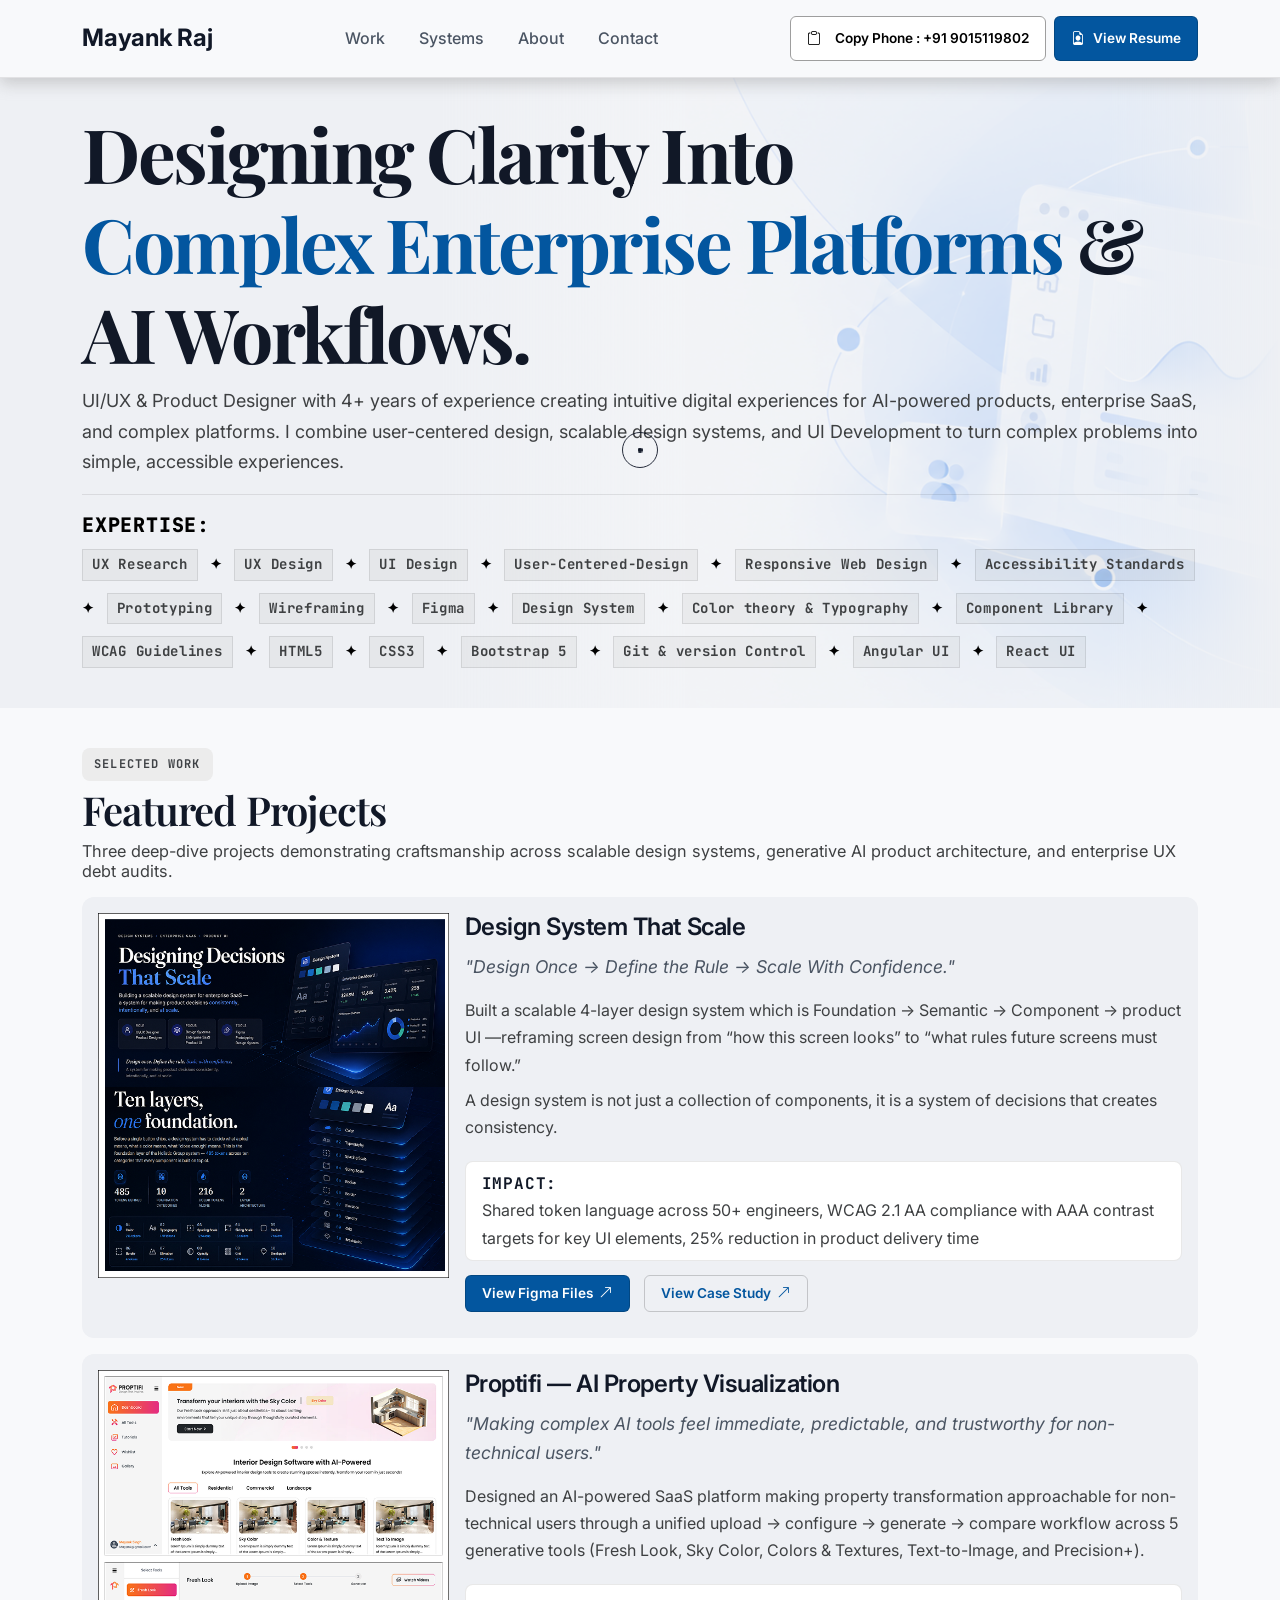
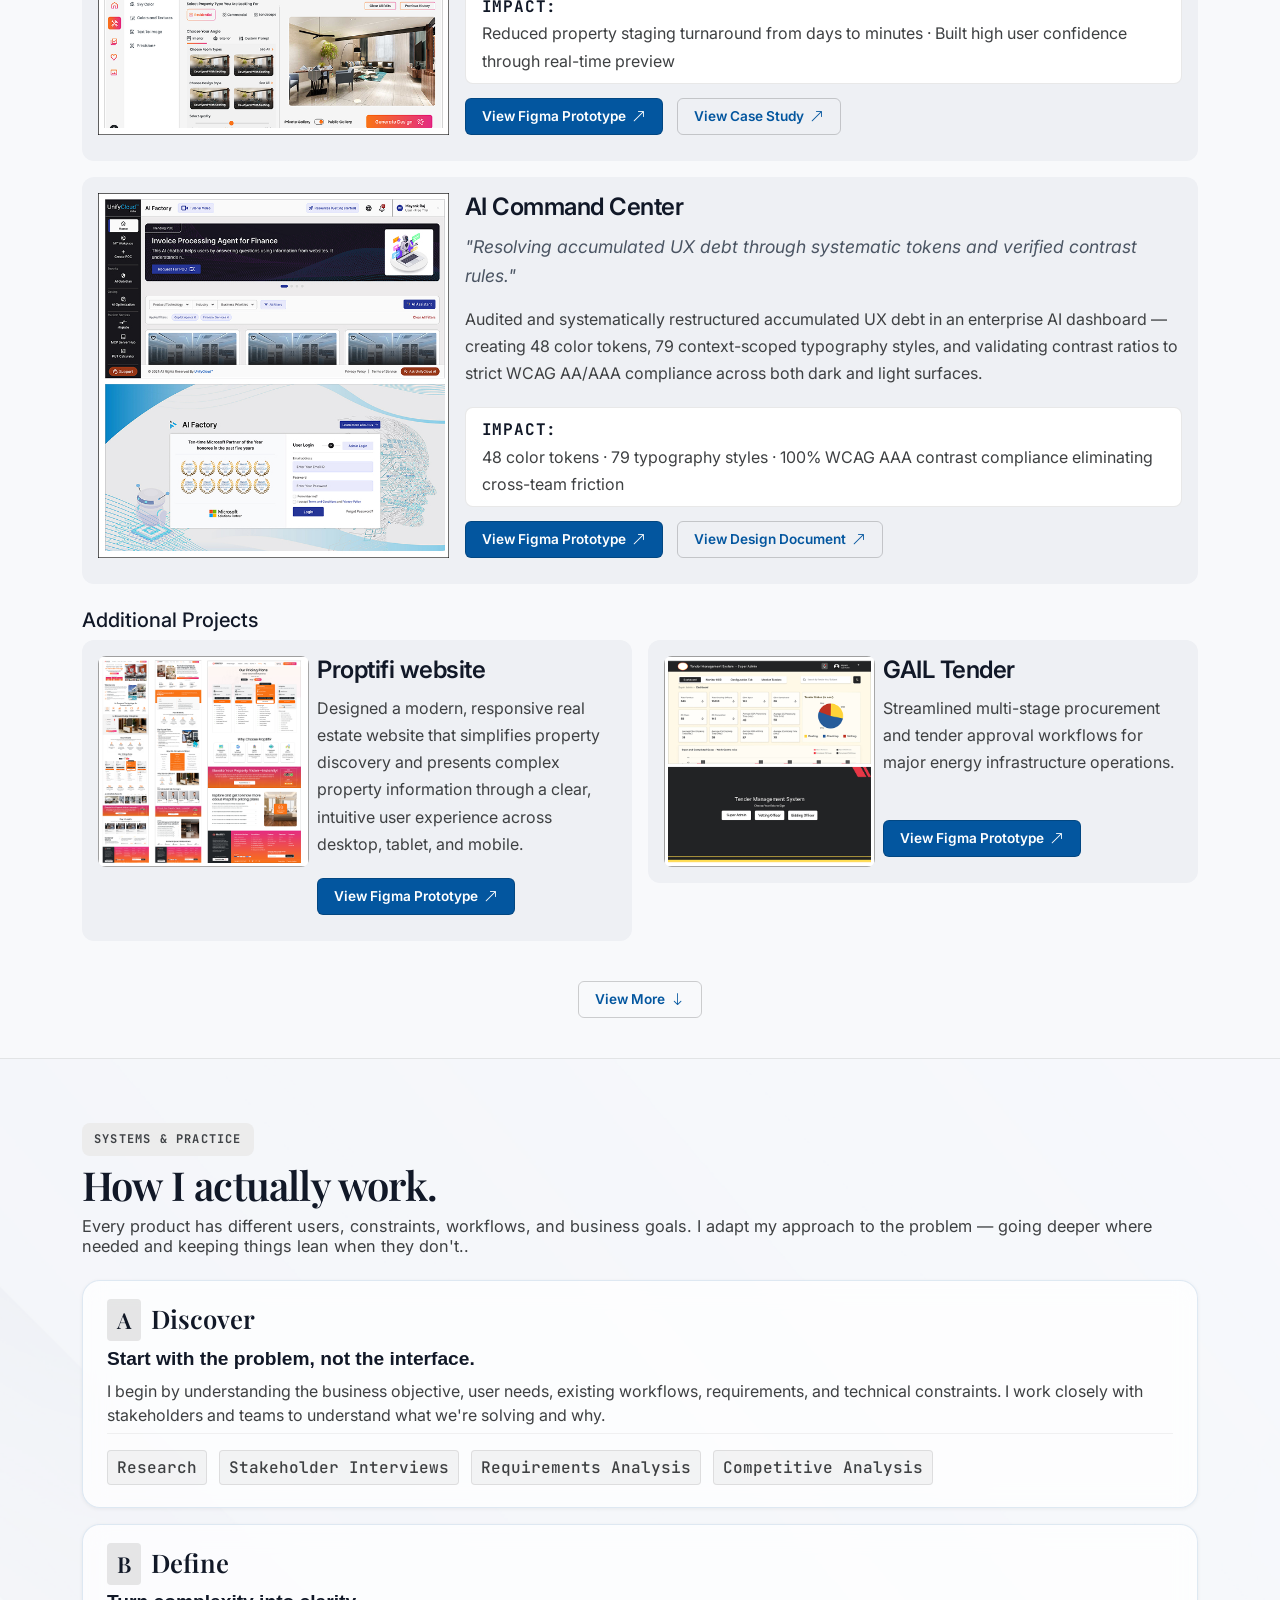
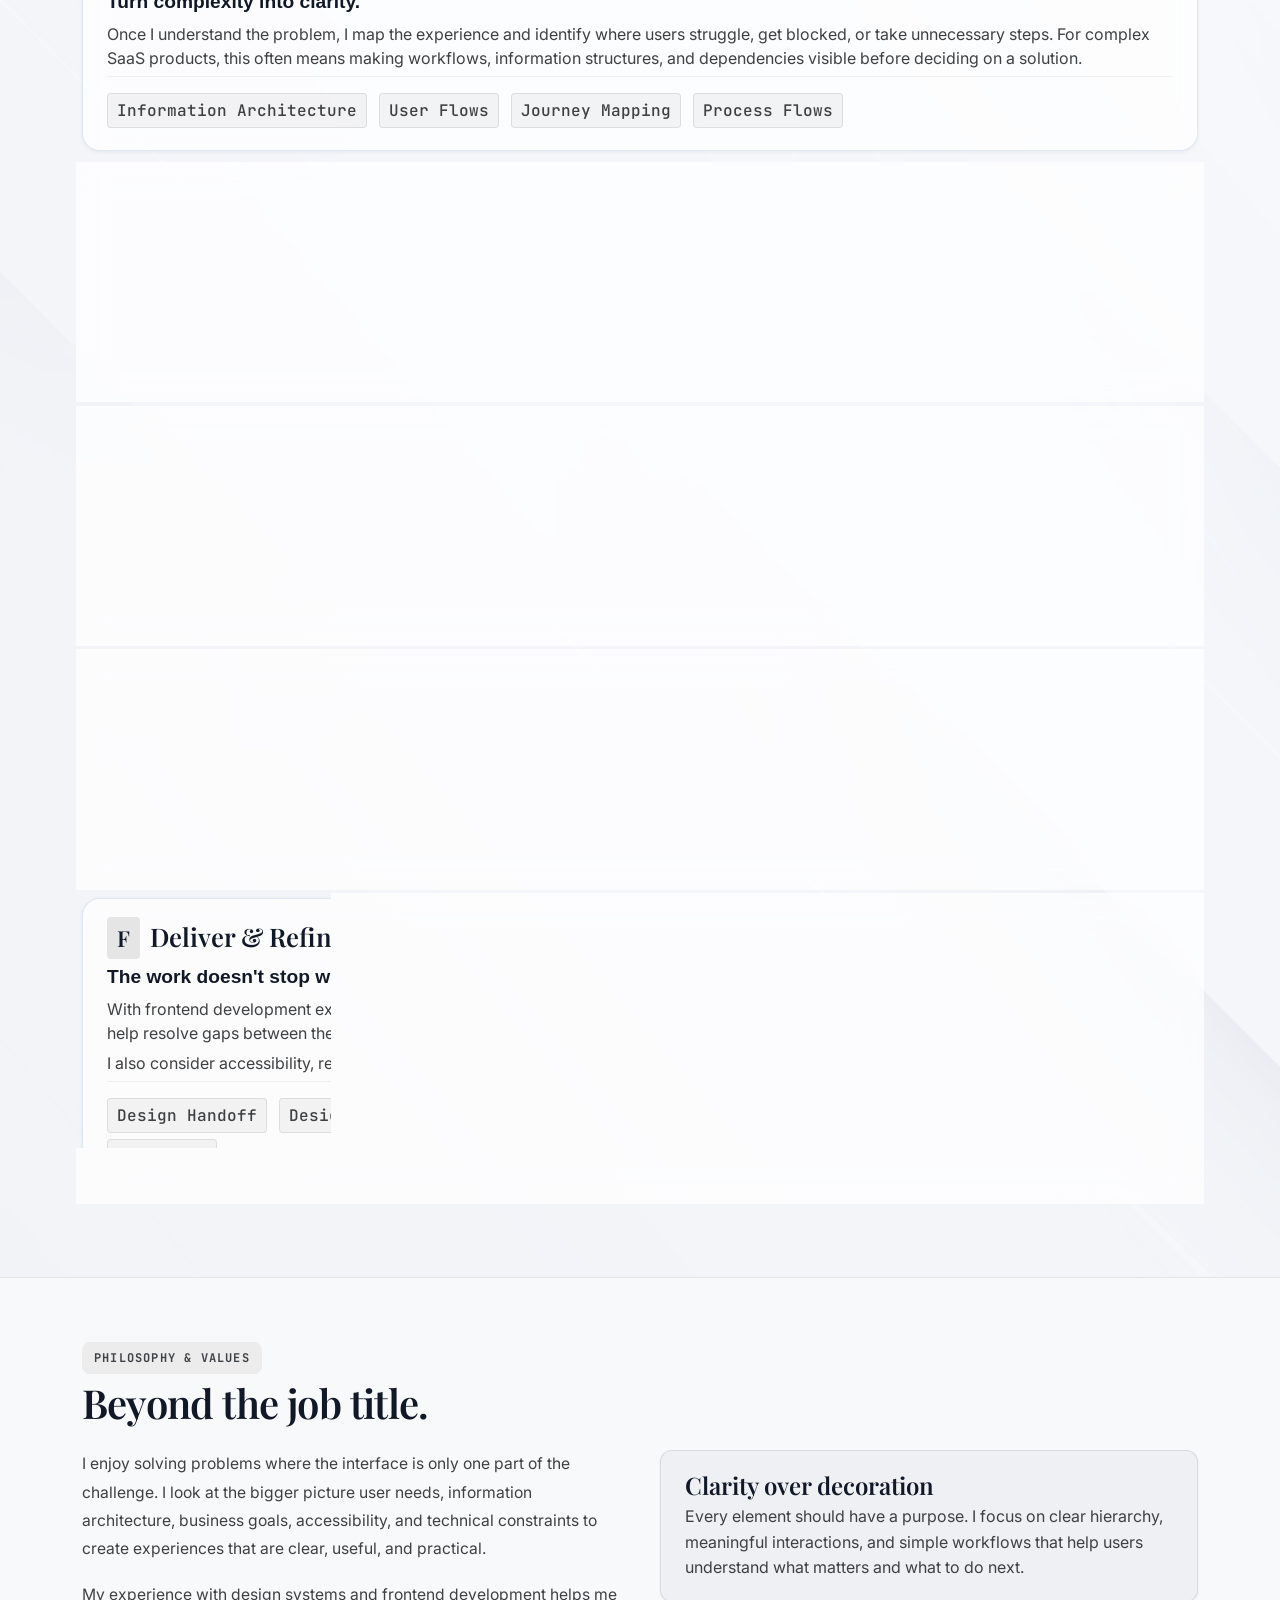
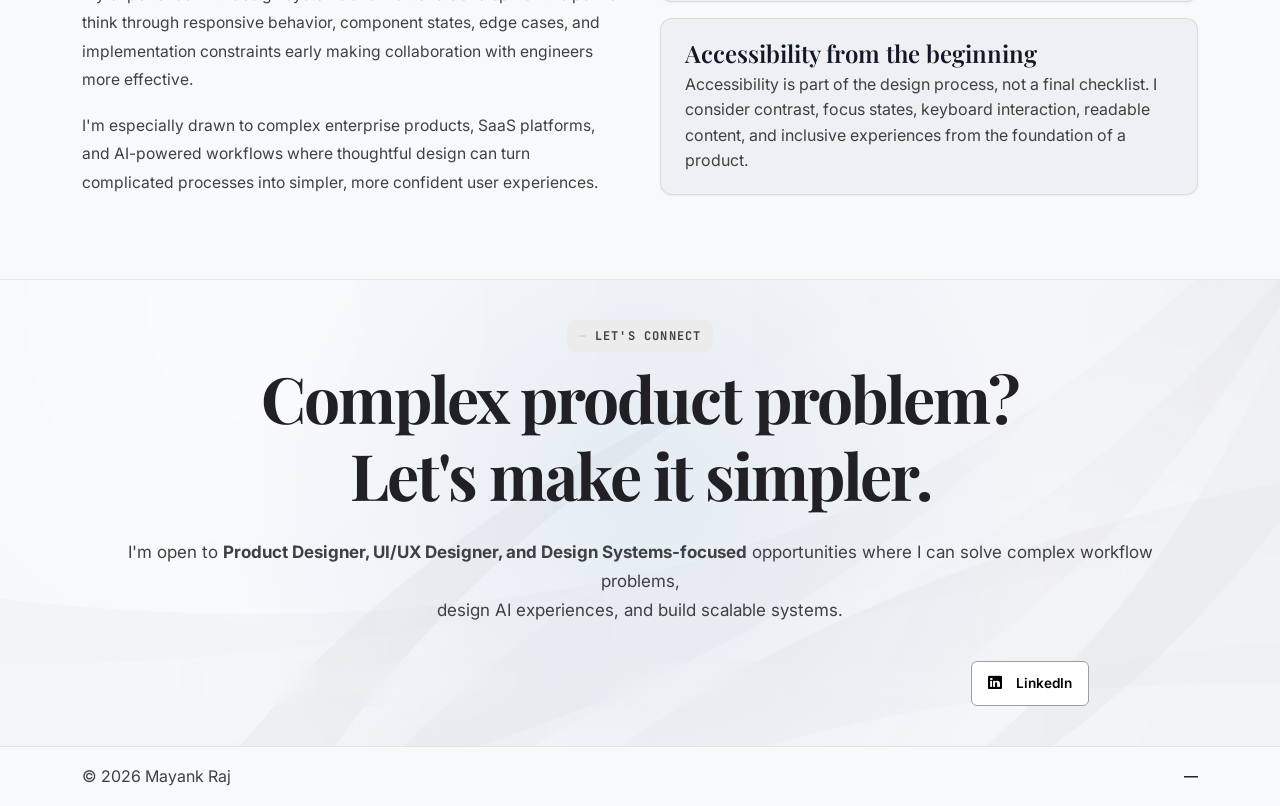
==== commit 810c82c0: "new changes new 1" ====
--- a/index.html
+++ b/index.html
@@ -1101,6 +1101,125 @@
 
   trackPortfolioVisit();
 </script>
+<!-- Portfolio Analytics Events -->
+<script>
+  document.addEventListener("click", function (event) {
+
+    const element = event.target.closest("a, button");
+
+    if (!element || typeof gtag !== "function") return;
+
+    const text = element.textContent.trim().replace(/\s+/g, " ");
+    const href = element.getAttribute("href") || "";
+
+    /*
+     * Find project name when the clicked element
+     * belongs to a project card.
+     */
+    const projectCard =
+      element.closest(".work-entry, .work-entry2");
+
+    const projectTitle =
+      projectCard?.querySelector("h3")?.textContent
+        ?.trim()
+        ?.replace(/\s+/g, " ") || "";
+
+    /*
+     * Resume
+     */
+    if (
+      href.toLowerCase().includes("resume") ||
+      text.toLowerCase().includes("view resume")
+    ) {
+      gtag("event", "resume_click", {
+        link_text: text,
+        destination: href
+      });
+
+      return;
+    }
+
+    /*
+     * LinkedIn
+     */
+    if (href.toLowerCase().includes("linkedin.com")) {
+      gtag("event", "linkedin_click", {
+        link_text: text,
+        destination: href
+      });
+
+      return;
+    }
+
+    /*
+     * Email copy
+     */
+    if (element.hasAttribute("data-copy-email")) {
+      gtag("event", "email_copy", {
+        action: "copy_email"
+      });
+
+      return;
+    }
+
+    /*
+     * Phone copy
+     */
+    if (element.hasAttribute("data-copy-phone")) {
+      gtag("event", "phone_copy", {
+        action: "copy_phone"
+      });
+
+      return;
+    }
+
+    /*
+     * Figma prototype
+     */
+    if (href.toLowerCase().includes("figma.com")) {
+      gtag("event", "figma_click", {
+        project: projectTitle,
+        link_text: text,
+        destination: href
+      });
+
+      return;
+    }
+
+    /*
+     * Case study / design document
+     */
+    if (
+      href.toLowerCase().includes(".pdf") ||
+      text.toLowerCase().includes("case study") ||
+      text.toLowerCase().includes("design document")
+    ) {
+      gtag("event", "case_study_click", {
+        project: projectTitle,
+        link_text: text,
+        destination: href
+      });
+
+      return;
+    }
+
+    /*
+     * External project / live website
+     */
+    if (
+      text.toLowerCase().includes("see live website")
+    ) {
+      gtag("event", "external_project_click", {
+        project: projectTitle,
+        link_text: text,
+        destination: href
+      });
+
+      return;
+    }
+
+  });
+</script>
 </body>
 
 </html>
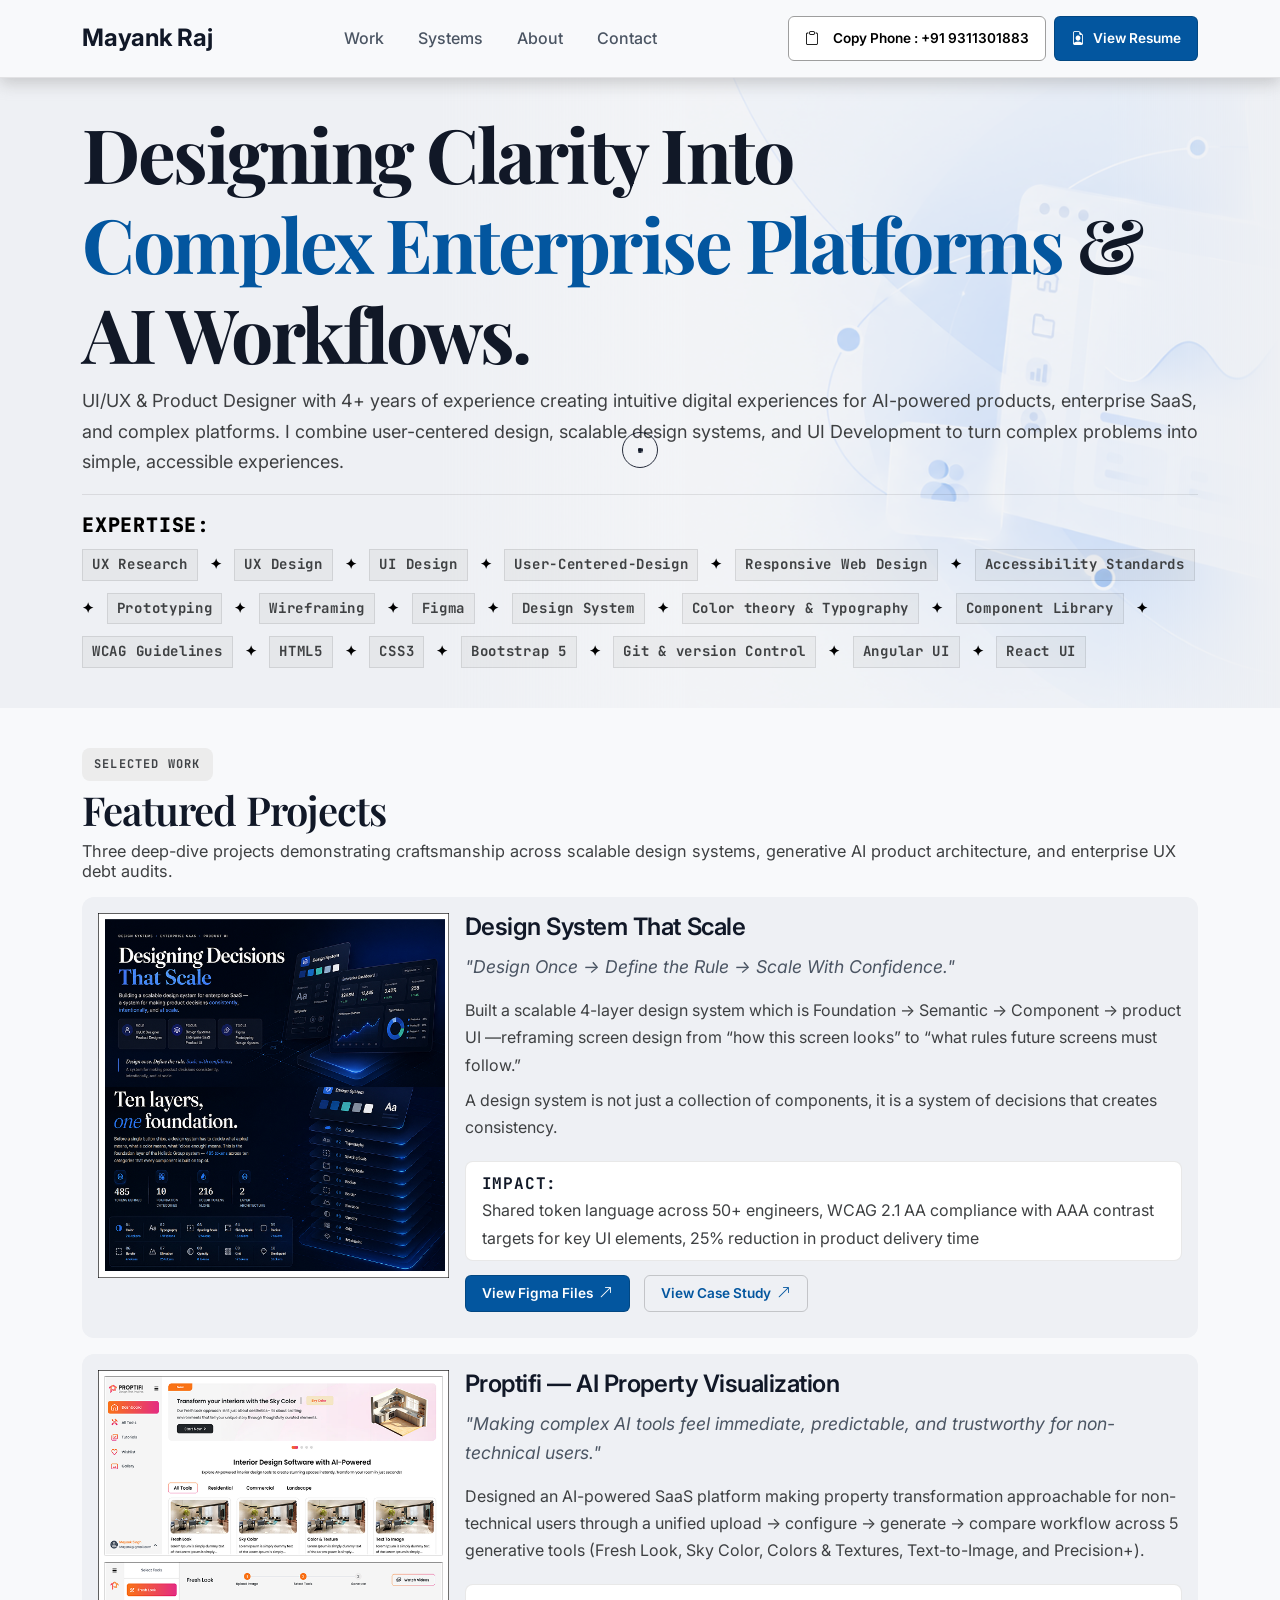
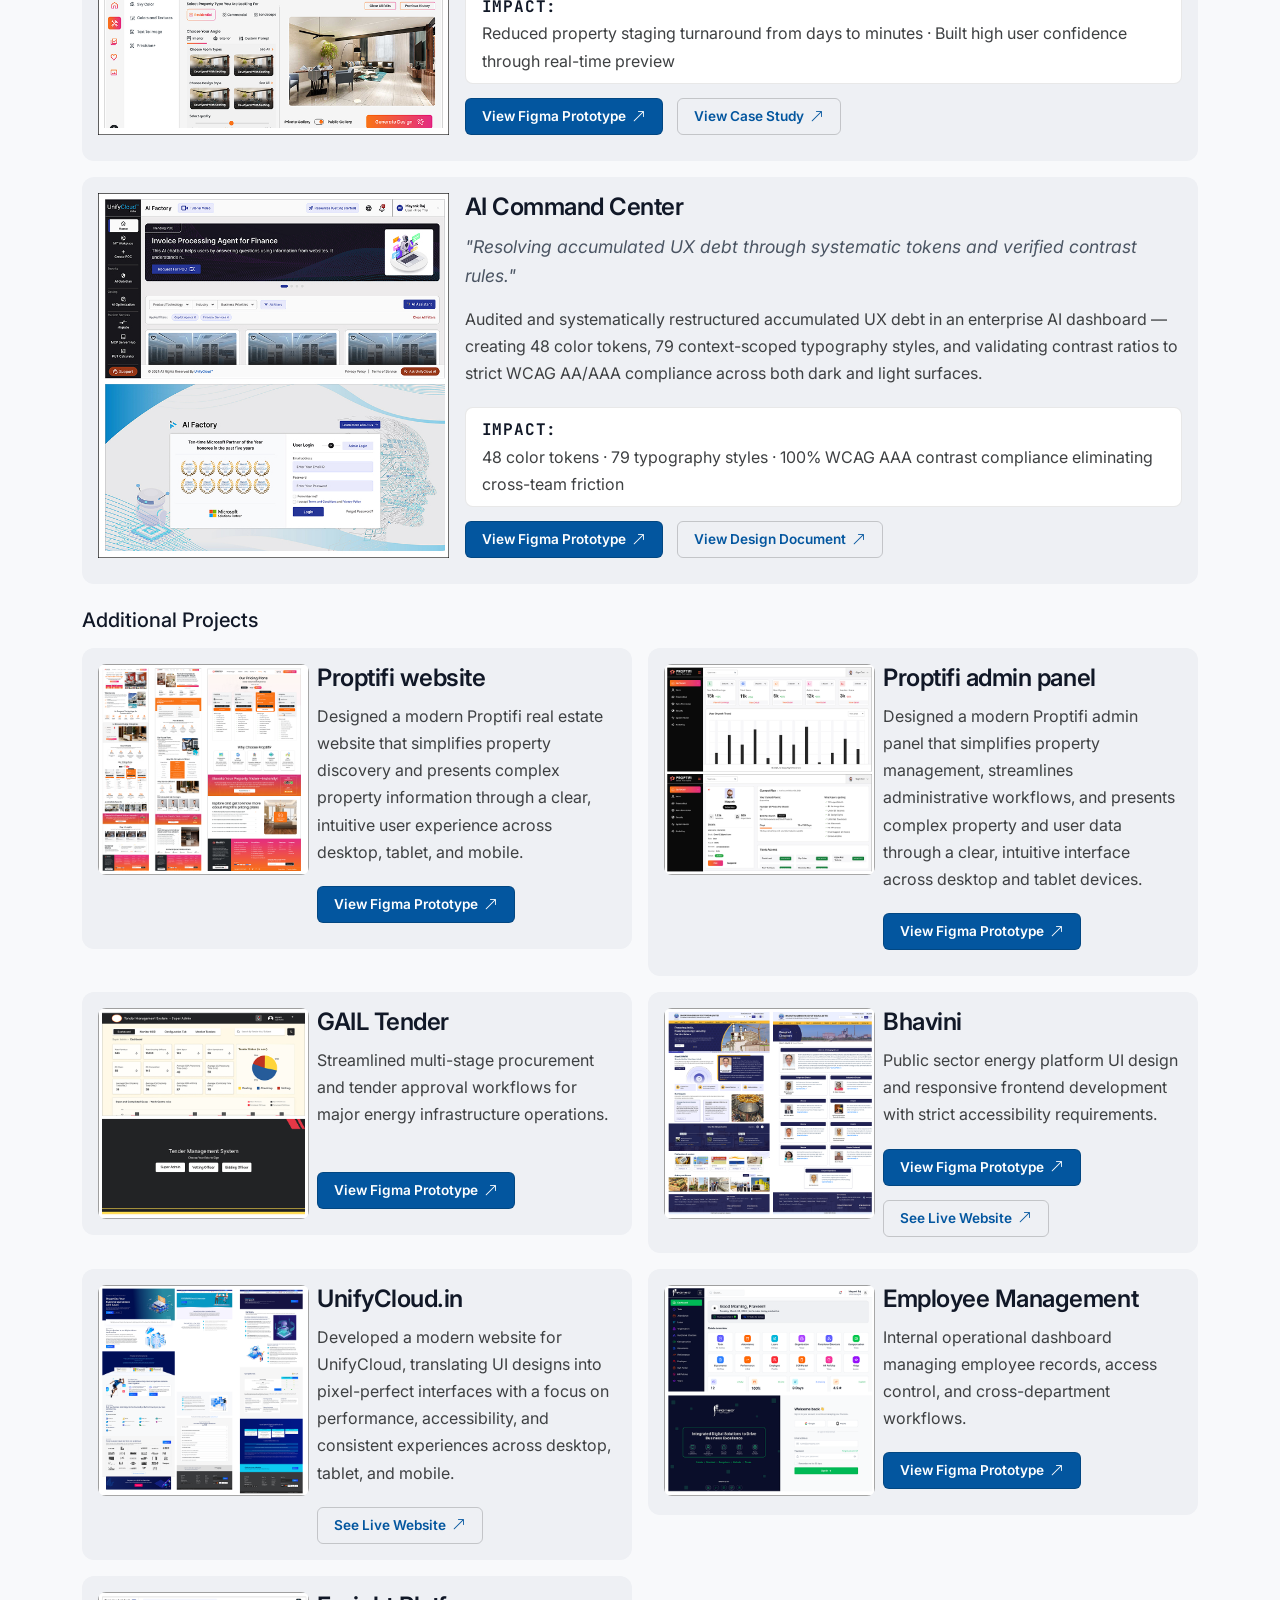
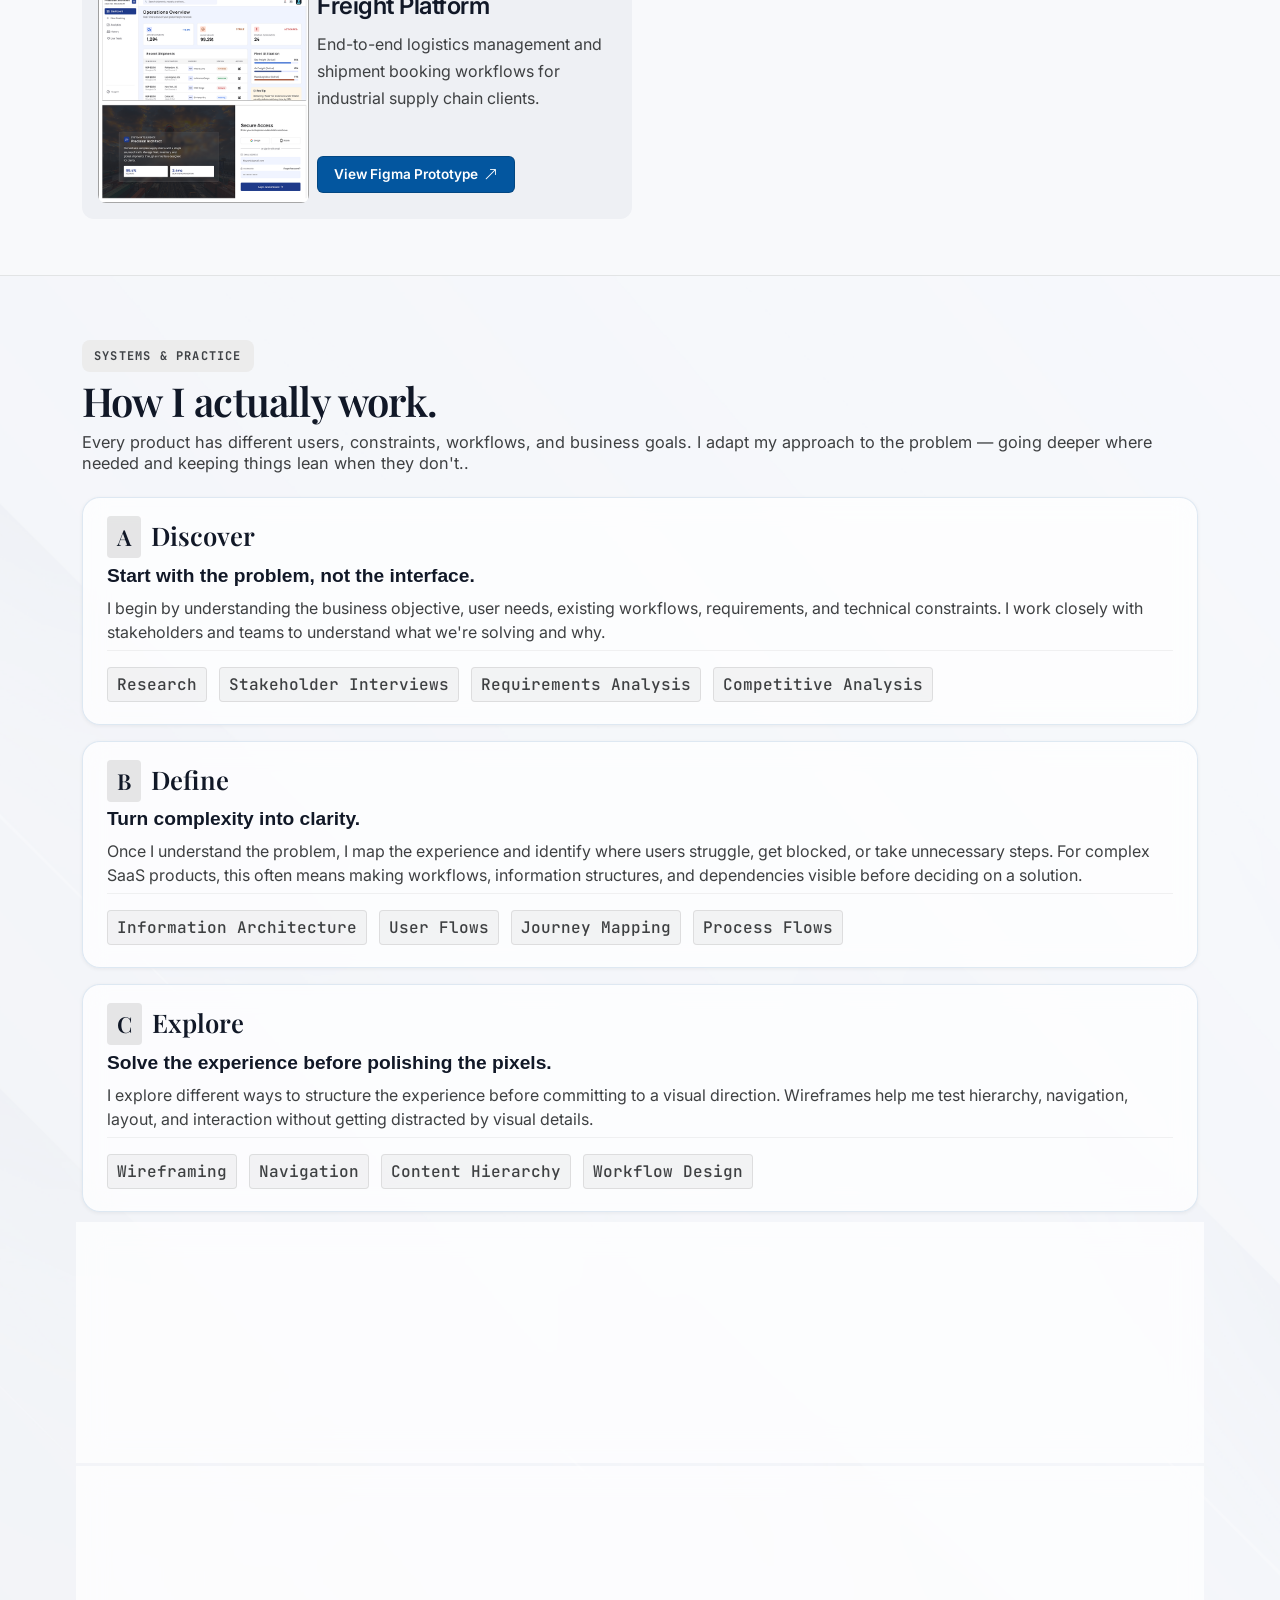
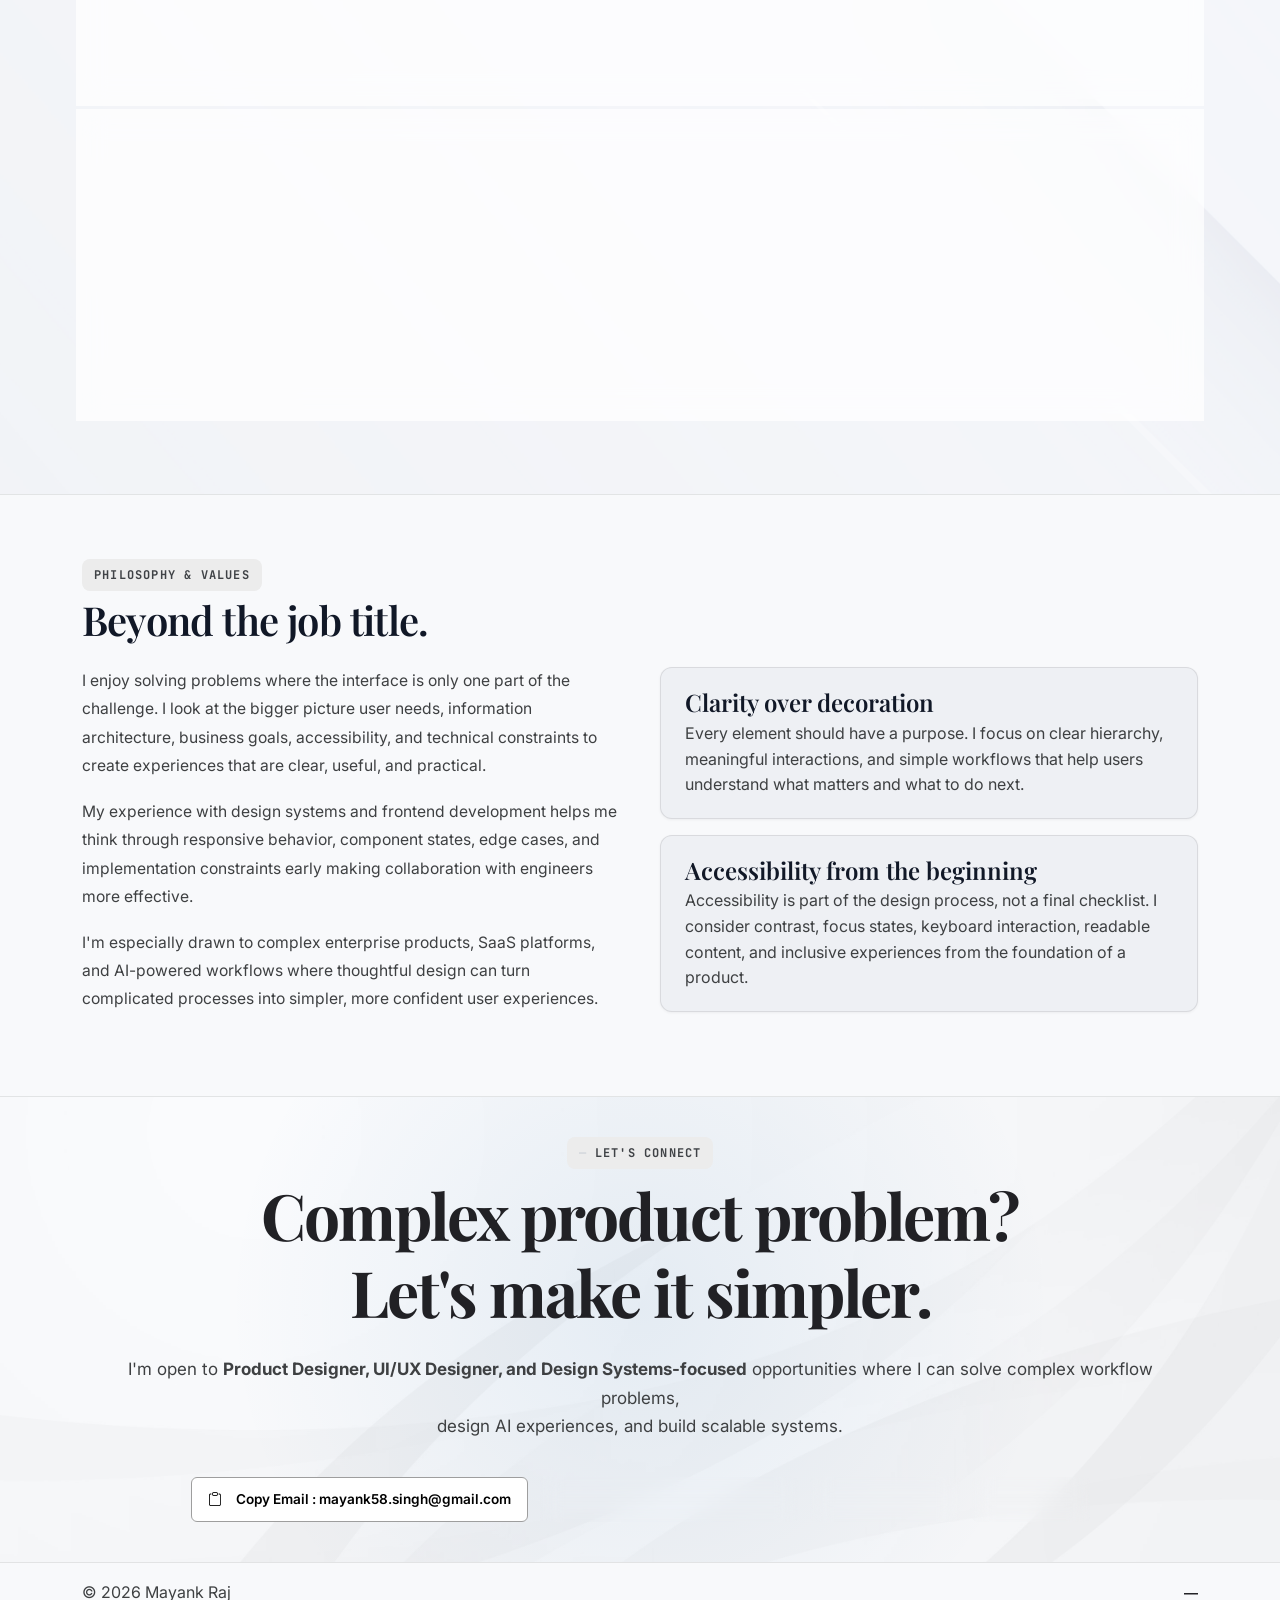
==== commit 21876383: "new project added" ====
--- a/index.html
+++ b/index.html
@@ -10,18 +10,18 @@
 
   <!-- Google Analytics 4 -->
   <script async src="https://www.googletagmanager.com/gtag/js?id=G-8NW6E8F2QK"></script>
-<script>
-  window.dataLayer = window.dataLayer || [];
-
-  function gtag() {
-    dataLayer.push(arguments);
-  }
-
-  gtag('js', new Date());
-
-  gtag('config', 'G-8NW6E8F2QK');
-</script>
-  
+  <script>
+    window.dataLayer = window.dataLayer || [];
+
+    function gtag() {
+      dataLayer.push(arguments);
+    }
+
+    gtag('js', new Date());
+
+    gtag('config', 'G-8NW6E8F2QK');
+  </script>
+
   <!-- CSS Dependencies -->
   <link href="https://cdn.jsdelivr.net/npm/bootstrap@5.3.3/dist/css/bootstrap.min.css" rel="stylesheet" />
   <link rel="stylesheet" href="https://cdn.jsdelivr.net/npm/bootstrap-icons@1.11.3/font/bootstrap-icons.min.css" />
@@ -29,7 +29,7 @@
 </head>
 
 <body>
- <div id="cursor-outer" aria-hidden="true"></div>
+  <div id="cursor-outer" aria-hidden="true"></div>
   <div id="cursor-dot" aria-hidden="true"></div>
   <!-- Floating Toast Notification -->
   <div id="toast" role="status" aria-live="polite">
@@ -55,9 +55,10 @@
         <div class="d-flex align-items-center gap-2">
           <button class="btn-editorial-secondary d-none d-md-inline-flex btn-ter-1" data-copy-phone>
             <i class="bi bi-clipboard"></i>
-            <span class="nav-btn-text">Copy Phone : +91 9015119802</span>
+            <span class="nav-btn-text">Copy Phone : +91 9311301883</span>
           </button>
-          <a class="btn-editorial-secondary d-none d-sm-inline-flex" target="_blank" href="img//Mayank_Raj_UI_UX_Designer_Resume.pdf">
+          <a class="btn-editorial-secondary d-none d-sm-inline-flex" target="_blank"
+            href="img//Mayank_Raj_UI_UX_Designer_Resume.pdf">
             <i class="bi bi-file-earmark-person"></i>
             <span class="nav-btn-text">View Resume</span>
           </a>
@@ -82,7 +83,7 @@
       </div>
       <div class="nav-mobile-actions">
         <button class="btn-editorial-secondary" data-copy-phone>
-          <i class="bi bi-clipboard"></i> Copy Phone : +91 9015119802
+          <i class="bi bi-clipboard"></i> Copy Phone : +91 9311301883
         </button>
         <a class="btn-editorial-secondary" target="_blank" href="img/mayank_raj_resume.pdf">
           <i class="bi bi-file-earmark-person"></i> View Resume
@@ -98,7 +99,8 @@
       <div class="container hero-content">
 
         <h1 class="hero-title-ed">
-          Designing Clarity Into <br><span class="header-color-1">Complex Enterprise Platforms </span>  &amp; <br><span >AI Workflows.</span>
+          Designing Clarity Into <br><span class="header-color-1">Complex Enterprise Platforms </span> &amp;
+          <br><span>AI Workflows.</span>
         </h1>
 
         <p class="hero-bio-ed">
@@ -166,7 +168,7 @@
       <div class="container">
         <div class="mb-2">
           <div class="cs-section-num">Selected Work</div>
-          
+
           <h2 class="headline-editorial">Featured Projects</h2>
           <p class="headline-sub">
             Three deep-dive projects demonstrating craftsmanship across scalable design systems, generative AI product
@@ -186,7 +188,7 @@
                 <aside>
                   <h3 class="work-title-serif">
                     Design System That Scale
-                    
+
                   </h3>
 
                   <div class="work-quote">
@@ -199,7 +201,8 @@
                     design from &ldquo;how this screen looks&rdquo; to &ldquo;what rules future screens must
                     follow.&rdquo;
                   </p>
-                  <p class="work-summary-body d-none d-md-block">A design system is not just a collection of components, it is a system of decisions that creates consistency.</p>
+                  <p class="work-summary-body d-none d-md-block">A design system is not just a collection of components,
+                    it is a system of decisions that creates consistency.</p>
 
                   <div class="work-impact-banner">
                     <strong>Impact:</strong><br />
@@ -208,14 +211,16 @@
                   </div>
                 </aside>
                 <aside>
-                   <a target="_blank" href="https://www.figma.com/design/0At4FR2KWWOMtXBfB3fOOj/Design-System?node-id=105-58802&t=SGgvh8dYRLUNG34T-1" class="work-action-link btn-a2">
+                  <a target="_blank"
+                    href="https://www.figma.com/design/0At4FR2KWWOMtXBfB3fOOj/Design-System?node-id=105-58802&t=SGgvh8dYRLUNG34T-1"
+                    class="work-action-link btn-a2">
                     View Figma Files <i class="bi bi-arrow-up-right"></i>
                   </a>
                   <a target="_blank" href="./img/pdf/Design-system.pdf" class="work-action-link mb-2 btn-a1">
                     View Case Study <i class="bi bi-arrow-up-right"></i>
                   </a>
-                 
-                  
+
+
                 </aside>
               </section>
 
@@ -235,7 +240,7 @@
                 <aside>
                   <h3 class="work-title-serif">
                     Proptifi &mdash; AI Property Visualization
-                    
+
                   </h3>
 
                   <div class="work-quote">
@@ -258,13 +263,15 @@
                   </div>
                 </aside>
                 <aside>
-                   <a target="_blank" href="https://www.figma.com/proto/P72m6FJltbVIC3KwveoRrz/Untitled?node-id=1-5844&viewport=-51%2C-1090%2C0.16&t=4HmSNWsowRmofqXS-1&scaling=min-zoom&content-scaling=fixed&page-id=0%3A1" class="work-action-link btn-a2">
+                  <a target="_blank"
+                    href="https://www.figma.com/proto/P72m6FJltbVIC3KwveoRrz/Untitled?node-id=1-5844&viewport=-51%2C-1090%2C0.16&t=4HmSNWsowRmofqXS-1&scaling=min-zoom&content-scaling=fixed&page-id=0%3A1"
+                    class="work-action-link btn-a2">
                     View Figma Prototype <i class="bi bi-arrow-up-right"></i>
                   </a>
                   <a target="_blank" href="./img/pdf/proptifi.pdf" class="work-action-link mb-2 btn-a1">
                     View Case Study <i class="bi bi-arrow-up-right"></i>
                   </a>
-                  
+
                 </aside>
               </section>
 
@@ -284,7 +291,7 @@
                 <aside>
                   <h3 class="work-title-serif">
                     AI Command Center
-                    
+
                   </h3>
 
                   <div class="work-quote">
@@ -307,12 +314,14 @@
                   </div>
                 </aside>
                 <aside>
-                 
-                   <a target="_blank" href="https://www.figma.com/proto/Y5ZL1iqNdvE3gtudbFazqo/AI-Command-Center?node-id=31-13650&viewport=721%2C-2513%2C0.4&t=WiKpLVjhN22cwYap-1&scaling=min-zoom&content-scaling=fixed&starting-point-node-id=15%3A1681&show-proto-sidebar=1&page-id=0%3A1" class="work-action-link btn-a2">
+
+                  <a target="_blank"
+                    href="https://www.figma.com/proto/Y5ZL1iqNdvE3gtudbFazqo/AI-Command-Center?node-id=31-13650&viewport=721%2C-2513%2C0.4&t=WiKpLVjhN22cwYap-1&scaling=min-zoom&content-scaling=fixed&starting-point-node-id=15%3A1681&show-proto-sidebar=1&page-id=0%3A1"
+                    class="work-action-link btn-a2">
                     View Figma Prototype <i class="bi bi-arrow-up-right"></i>
                   </a>
-                   <a target="_blank" href="./img/pdf/command-center.pdf" class="work-action-link mb-2 btn-a1">
-                    View Design Document  <i class="bi bi-arrow-up-right"></i>
+                  <a target="_blank" href="./img/pdf/command-center.pdf" class="work-action-link mb-2 btn-a1">
+                    View Design Document <i class="bi bi-arrow-up-right"></i>
                   </a>
                 </aside>
               </section>
@@ -321,20 +330,14 @@
           </div>
         </article>
 
-        <!-- =========================
-     ADDITIONAL PROJECTS
-========================= -->
 
         <section id="additional-projects" class="additional-projects">
 
           <h5 class="mt-4">Additional Projects</h5>
 
-          <div class="row g-3">
-
-            <!-- =========================
-         PROJECT 01 — PROPTIFI
-    ========================= -->
-            <div class="col-12 col-lg-6">
+          <div class="row g-3 mt-3">
+
+            <div class="col-12 col-lg-6 mt-0">
               <article class="work-entry2">
 
                 <div class="row g-2 align-items-stretch">
@@ -355,7 +358,7 @@
                         </h3>
 
                         <p class="work-summary-body">
-                          Designed a modern, responsive real estate website that
+                          Designed a modern Proptifi real estate website that
                           simplifies property discovery and presents complex property
                           information through a clear, intuitive user experience
                           across desktop, tablet, and mobile.
@@ -369,7 +372,7 @@
                           class="work-action-link btn-a2">
                           View Figma Prototype <i class="bi bi-arrow-up-right"></i>
                         </a>
-                        
+
 
                       </aside>
 
@@ -382,11 +385,54 @@
               </article>
             </div>
 
-
-            <!-- =========================
-         PROJECT 02 — GAIL TENDER
-    ========================= -->
-            <div class="col-12 col-lg-6">
+            <div class="col-12 col-lg-6 mt-0">
+              <article class="work-entry2">
+
+                <div class="row g-2 align-items-stretch">
+
+                  <div class="col-12 col-lg-5">
+                    <img src="img/proptifi-admin.jpg" alt="Proptifi website screenshot" class="work-entry-img w-100"
+                      style="border-radius:8px;" />
+                  </div>
+
+                  <div class="col-12 col-lg-7">
+
+                    <section class="d-flex flex-column justify-content-between h-100">
+
+                      <aside>
+
+                        <h3 class="work-title-serif">
+                          Proptifi admin panel
+                        </h3>
+
+                        <p class="work-summary-body">
+                          Designed a modern Proptifi admin panel that simplifies property management, streamlines
+                          administrative workflows, and presents complex property and user data through a clear,
+                          intuitive interface across desktop and tablet devices.
+                        </p>
+
+                      </aside>
+
+                      <aside>
+                        <a target="_blank"
+                          href="https://www.figma.com/proto/M5qQdW7dhbsI3XvhI5y4FG/proptifi-admin?node-id=546-11013&viewport=-379%2C2320%2C0.12&t=9mWaoPk2ZJwKpeDQ-1&scaling=min-zoom&content-scaling=fixed&starting-point-node-id=546%3A12015&page-id=0%3A1"
+                          class="work-action-link btn-a2">
+                          View Figma Prototype <i class="bi bi-arrow-up-right"></i>
+                        </a>
+
+
+                      </aside>
+
+                    </section>
+
+                  </div>
+
+                </div>
+
+              </article>
+            </div>
+
+            <div class="col-12 col-lg-6 mt-0">
               <article class="work-entry2">
 
                 <div class="row g-2 align-items-stretch">
@@ -419,7 +465,7 @@
                           class="work-action-link btn-a2">
                           View Figma Prototype <i class="bi bi-arrow-up-right"></i>
                         </a>
-                        
+
 
                       </aside>
 
@@ -432,13 +478,205 @@
               </article>
             </div>
 
-
-            <!-- =========================
-         HIDDEN PROJECTS
-         PROJECT 03 — BHAVINI
-    ========================= -->
-
-            <div id="additionalProjectItems" class="row g-3 additional-project-items mt-0">
+            <div class="col-12 col-lg-6 mt-0">
+              <article class="work-entry2">
+
+                <div class="row g-2 align-items-stretch">
+
+                  <div class="col-12 col-lg-5">
+
+                    <img src="img/bhavinibanner.png" alt="Bhavini screenshot" class="work-entry-img w-100"
+                      style="border-radius:8px;" />
+
+                  </div>
+
+                  <div class="col-12 col-lg-7">
+
+                    <section class="d-flex flex-column justify-content-between h-100">
+
+                      <aside>
+
+                        <h3 class="work-title-serif">
+                          Bhavini
+                        </h3>
+
+                        <p class="work-summary-body">
+                          Public sector energy platform UI design and responsive
+                          frontend development with strict accessibility requirements.
+                        </p>
+
+                      </aside>
+
+                      <aside class="d-flex flex-column gap-1">
+                        <a target="_blank"
+                          href="https://www.figma.com/proto/nsyUV6wRQ3XkKcNMQMaD4z/bhavini-ui?page-id=0%3A1&node-id=4-5873&viewport=-2164%2C7845%2C0.24&t=uLp84Qq9MG9FFcln-1&scaling=min-zoom&content-scaling=fixed"
+                          class="work-action-link btn-a2">
+                          View Figma Prototype <i class="bi bi-arrow-up-right"></i>
+                        </a>
+                        <a target="_blank" href="https://bhavini.nic.in/en" class="work-action-link btn-a1">
+                          See Live Website <i class="bi bi-arrow-up-right"></i>
+                        </a>
+
+
+                      </aside>
+
+                    </section>
+
+                  </div>
+
+                </div>
+
+              </article>
+            </div>
+
+            <div class="col-12 col-lg-6 mt-0">
+              <article class="work-entry2">
+
+                <div class="row g-2 align-items-stretch">
+
+                  <div class="col-12 col-lg-5">
+
+                    <img src="img/unifycloudin.png" alt="UnifyCloud website screenshot" class="work-entry-img w-100"
+                      style="border-radius:8px;" />
+
+                  </div>
+
+                  <div class="col-12 col-lg-7">
+
+                    <section class="d-flex flex-column justify-content-between h-100">
+
+                      <aside>
+
+                        <h3 class="work-title-serif">
+                          UnifyCloud.in
+                        </h3>
+
+                        <p class="work-summary-body">
+                          Developed a modern website for UnifyCloud, translating UI
+                          designs into pixel-perfect interfaces with a focus on
+                          performance, accessibility, and consistent experiences
+                          across desktop, tablet, and mobile.
+                        </p>
+
+                      </aside>
+
+                      <aside>
+                        <a target="_blank" href="https://unifycloud.in" class="work-action-link btn-a1">
+                          See Live Website <i class="bi bi-arrow-up-right"></i>
+                        </a>
+
+
+                      </aside>
+
+                    </section>
+
+                  </div>
+
+                </div>
+
+              </article>
+            </div>
+
+            <div class="col-12 col-lg-6 mt-0">
+              <article class="work-entry2">
+
+                <div class="row g-2 align-items-stretch">
+
+                  <div class="col-12 col-lg-5">
+
+                    <img src="img/infoneo-employee.png" alt="Employee Management screenshot"
+                      class="work-entry-img w-100" style="border-radius:8px;" />
+
+                  </div>
+
+                  <div class="col-12 col-lg-7">
+
+                    <section class="d-flex flex-column justify-content-between h-100">
+
+                      <aside>
+
+                        <h3 class="work-title-serif">
+                          Employee Management
+                        </h3>
+
+                        <p class="work-summary-body">
+                          Internal operational dashboard managing employee records,
+                          access control, and cross-department workflows.
+                        </p>
+
+                      </aside>
+
+                      <aside>
+                        <a target="_blank"
+                          href="https://www.figma.com/proto/NMRzmj3SlgDmjKQt5baQym/employee-dashboard?node-id=25-5908&viewport=1009%2C-470%2C0.18&t=y2fRaO7Ymmlz9r89-1&scaling=min-zoom&content-scaling=fixed&starting-point-node-id=25%3A5909&show-proto-sidebar=1&page-id=0%3A1"
+                          class="work-action-link btn-a2">
+                          View Figma Prototype <i class="bi bi-arrow-up-right"></i>
+                        </a>
+
+                      </aside>
+
+                    </section>
+
+                  </div>
+
+                </div>
+
+              </article>
+            </div>
+
+            <div class="col-12 col-lg-6 mt-0">
+              <article class="work-entry2">
+
+                <div class="row g-2 align-items-stretch">
+
+                  <div class="col-12 col-lg-5">
+
+                    <img src="img/b2b.png" alt="Freight platform screenshot" class="work-entry-img w-100"
+                      style="border-radius:8px;" />
+
+                  </div>
+
+                  <div class="col-12 col-lg-7">
+
+                    <section class="d-flex flex-column justify-content-between h-100">
+
+                      <aside>
+
+                        <h3 class="work-title-serif">
+                          Freight Platform
+                        </h3>
+
+                        <p class="work-summary-body">
+                          End-to-end logistics management and shipment booking
+                          workflows for industrial supply chain clients.
+                        </p>
+
+                      </aside>
+
+                      <aside>
+                        <a target="_blank"
+                          href="https://www.figma.com/proto/GnSjwYyfwaSk4bR8IMxsj6/Logistics-Management?node-id=89-3456&viewport=154%2C-2200%2C0.16&t=gBaxnTFmXdyinTCp-1&scaling=min-zoom&content-scaling=fixed&starting-point-node-id=8%3A11027&page-id=0%3A1"
+                          class="work-action-link btn-a2">
+                          View Figma Prototype <i class="bi bi-arrow-up-right"></i>
+                        </a>
+
+
+                      </aside>
+
+                    </section>
+
+                  </div>
+
+                </div>
+
+              </article>
+            </div>
+
+
+
+
+
+            <!-- <div id="additionalProjectItems" class="row g-3 additional-project-items mt-0">
 
               <div class="col-12 col-lg-6 mt-0">
 
@@ -495,11 +733,6 @@
 
               </div>
 
-
-              <!-- =========================
-           PROJECT 04 — UNIFYCLOUD
-      ========================= -->
-
               <div class="col-12 col-lg-6 mt-0">
 
                 <article class="work-entry2">
@@ -552,11 +785,6 @@
 
               </div>
 
-
-              <!-- =========================
-           PROJECT 05 — EMPLOYEE MANAGEMENT
-      ========================= -->
-
               <div class="col-12 col-lg-6 mt-0">
 
                 <article class="work-entry2">
@@ -605,11 +833,6 @@
 
               </div>
 
-
-              <!-- =========================
-           PROJECT 06 — FREIGHT PLATFORM
-      ========================= -->
-
               <div class="col-12 col-lg-6 mt-0">
 
                 <article class="work-entry2">
@@ -660,16 +883,11 @@
 
               </div>
 
-            </div>
+            </div> -->
 
           </div>
 
-
-          <!-- =========================
-       VIEW MORE / VIEW LESS
-  ========================= -->
-
-          <div class="text-center mt-4">
+          <!-- <div class="text-center mt-4">
 
             <button type="button" id="toggleProjects" class="work-action-link btn-a1" aria-expanded="false"
               aria-controls="additionalProjectItems">
@@ -677,7 +895,7 @@
               <i class="bi bi-arrow-down toggle-icon"></i>
             </button>
 
-          </div>
+          </div> -->
 
         </section>
       </div>
@@ -689,10 +907,11 @@
       <div class="container">
         <div class="mb-4">
           <div class="cs-section-num">SYSTEMS &amp; PRACTICE</div>
-          
+
           <h2 class="headline-editorial">How I actually work.</h2>
           <p class="headline-sub">
-            Every product has different users, constraints, workflows, and business goals. I adapt my approach to the problem — going deeper where needed and keeping things lean when they don't..
+            Every product has different users, constraints, workflows, and business goals. I adapt my approach to the
+            problem — going deeper where needed and keeping things lean when they don't..
           </p>
         </div>
 
@@ -702,19 +921,22 @@
               <!-- Card 01 -->
               <div class="systems-card mb-3">
                 <div class="systems-num-icon">
-                  <span class="systems-num"> <span class="systems-card-title"><span class="count-num">A</span> Discover</span></span> <br>
-                 
+                  <span class="systems-num"> <span class="systems-card-title"><span class="count-num">A</span>
+                      Discover</span></span> <br>
+
                 </div>
                 <span class="systems-num2"> Start with the problem, not the interface.</span>
                 <p class="systems-card-desc">
-                 I begin by understanding the business objective, user needs, existing workflows, requirements, and technical constraints. I work closely with stakeholders and teams to understand what we're solving and why.
+                  I begin by understanding the business objective, user needs, existing workflows, requirements, and
+                  technical constraints. I work closely with stakeholders and teams to understand what we're solving and
+                  why.
                 </p>
                 <div class="systems-tags d-none d-md-block">
                   <span class="editorial-tag emerald">Research</span>
                   <span class="editorial-tag emerald">Stakeholder Interviews</span>
                   <span class="editorial-tag emerald">Requirements Analysis</span>
                   <span class="editorial-tag emerald">Competitive Analysis</span>
-                  
+
                 </div>
               </div>
             </div>
@@ -722,19 +944,22 @@
               <!-- Card 02 -->
               <div class="systems-card mb-3">
                 <div class="systems-num-icon">
-                  <span class="systems-num"> <span class="systems-card-title"><span class="count-num">B</span> Define</span></span>
-                  
-                </div>
-               <span class="systems-num2">Turn complexity into clarity.</span>
+                  <span class="systems-num"> <span class="systems-card-title"><span class="count-num">B</span>
+                      Define</span></span>
+
+                </div>
+                <span class="systems-num2">Turn complexity into clarity.</span>
                 <p class="systems-card-desc">
-                  Once I understand the problem, I map the experience and identify where users struggle, get blocked, or take unnecessary steps. For complex SaaS products, this often means making workflows, information structures, and dependencies visible before deciding on a solution.
+                  Once I understand the problem, I map the experience and identify where users struggle, get blocked, or
+                  take unnecessary steps. For complex SaaS products, this often means making workflows, information
+                  structures, and dependencies visible before deciding on a solution.
                 </p>
                 <div class="systems-tags d-none d-md-block">
                   <span class="editorial-tag emerald">Information Architecture</span>
                   <span class="editorial-tag emerald">User Flows</span>
                   <span class="editorial-tag emerald">Journey Mapping</span>
                   <span class="editorial-tag emerald">Process Flows</span>
-                  
+
                 </div>
               </div>
             </div>
@@ -742,12 +967,15 @@
               <!-- Card 03 -->
               <div class="systems-card mb-3">
                 <div class="systems-num-icon">
-                  <span class="systems-num"> <span class="systems-card-title"><span class="count-num">C</span> Explore</span></span>
-                  
+                  <span class="systems-num"> <span class="systems-card-title"><span class="count-num">C</span>
+                      Explore</span></span>
+
                 </div>
                 <span class="systems-num2">Solve the experience before polishing the pixels.</span>
                 <p class="systems-card-desc">
-                 I explore different ways to structure the experience before committing to a visual direction. Wireframes help me test hierarchy, navigation, layout, and interaction without getting distracted by visual details.
+                  I explore different ways to structure the experience before committing to a visual direction.
+                  Wireframes help me test hierarchy, navigation, layout, and interaction without getting distracted by
+                  visual details.
                 </p>
                 <div class="systems-tags d-none d-md-block">
                   <span class="editorial-tag emerald">Wireframing</span>
@@ -761,12 +989,15 @@
               <!-- Card 04 -->
               <div class="systems-card mb-3">
                 <div class="systems-num-icon">
-                  <span class="systems-num"> <span class="systems-card-title"><span class="count-num">D</span> Design & Validate</span></span>
-                  
+                  <span class="systems-num"> <span class="systems-card-title"><span class="count-num">D</span> Design &
+                      Validate</span></span>
+
                 </div>
                 <span class="systems-num2">Make ideas tangible — then challenge them.</span>
                 <p class="systems-card-desc">
-                  I translate the strongest direction into high-fidelity interfaces and interactive prototypes. I use usability reviews and testing to identify friction, validate important interactions, and refine the experience.
+                  I translate the strongest direction into high-fidelity interfaces and interactive prototypes. I use
+                  usability reviews and testing to identify friction, validate important interactions, and refine the
+                  experience.
                 </p>
                 <div class="systems-tags d-none d-md-block">
                   <span class="editorial-tag emerald">UI Design</span>
@@ -781,12 +1012,14 @@
               <!-- Card 04 -->
               <div class="systems-card mb-3">
                 <div class="systems-num-icon">
-                  <span class="systems-num"> <span class="systems-card-title"><span class="count-num">E</span> Scale</span></span>
-                 
+                  <span class="systems-num"> <span class="systems-card-title"><span class="count-num">E</span>
+                      Scale</span></span>
+
                 </div>
                 <span class="systems-num2">Design beyond the individual screen.</span>
                 <p class="systems-card-desc">
-                  For products that need to grow, I build reusable patterns, components, and design tokens that keep experiences consistent and make future design and development more efficient.
+                  For products that need to grow, I build reusable patterns, components, and design tokens that keep
+                  experiences consistent and make future design and development more efficient.
                 </p>
                 <div class="systems-tags d-none d-md-block">
                   <span class="editorial-tag emerald">Design Systems</span>
@@ -801,15 +1034,19 @@
               <!-- Card 04 -->
               <div class="systems-card mb-3">
                 <div class="systems-num-icon">
-                  <span class="systems-num"> <span class="systems-card-title"><span class="count-num">F</span> Deliver & Refine</span></span>
-                 
-                </div>
-               <span class="systems-num2">The work doesn't stop when the Figma file is handed off.</span>
+                  <span class="systems-num"> <span class="systems-card-title"><span class="count-num">F</span> Deliver &
+                      Refine</span></span>
+
+                </div>
+                <span class="systems-num2">The work doesn't stop when the Figma file is handed off.</span>
                 <p class="systems-card-desc">
-                  With frontend development experience, I work closely with engineers during implementation, clarify design decisions, review the final UI, and help resolve gaps between the intended experience and the product that gets shipped.
+                  With frontend development experience, I work closely with engineers during implementation, clarify
+                  design decisions, review the final UI, and help resolve gaps between the intended experience and the
+                  product that gets shipped.
                 </p>
                 <p class="systems-card-desc">
-                  I also consider accessibility, responsive behaviour, and implementation constraints throughout the process.
+                  I also consider accessibility, responsive behaviour, and implementation constraints throughout the
+                  process.
                 </p>
                 <div class="systems-tags d-none d-md-block">
                   <span class="editorial-tag emerald">Design Handoff</span>
@@ -823,11 +1060,11 @@
                 </div>
               </div>
             </div>
-        
+
           </div>
-        
-        
-        
+
+
+
         </div>
       </div>
     </section>
@@ -837,15 +1074,15 @@
       <div class="container">
         <div class="mb-4">
           <div class="cs-section-num">Philosophy &amp; Values</div>
-          
-          <section >
-             <h2 class="headline-editorial">Beyond the job title.</h2>
+
+          <section>
+            <h2 class="headline-editorial">Beyond the job title.</h2>
             <!-- <a href="https://linkedin.com/in/mayankraj" target="_blank" rel="noopener"
                 class="btn-editorial-secondary btn-ter-1">
                 <i class="bi bi-linkedin"></i> LinkedIn Profile
               </a> -->
           </section>
-         
+
         </div>
 
         <div class="about-grid-ed">
@@ -865,7 +1102,7 @@
               thoughtful design can turn complicated processes into simpler, more confident user experiences.
             </p>
 
-            
+
           </div>
 
           <div class="values-column d-none d-md-block">
@@ -882,7 +1119,7 @@
                 the foundation of a product.</p>
             </div>
 
-            
+
           </div>
         </div>
       </div>
@@ -890,11 +1127,11 @@
 
     <!-- ─────────── 09. CONTACT & CLOSING ─────────── -->
     <section id="contact">
-       <div class="contact-bg"></div>
+      <div class="contact-bg"></div>
       <div class="container">
         <div class="contact-block">
           <div class="cs-section-num eyebrow-label justify-content-center mb-2">Let's Connect</div>
-          
+
           <h2 class="contact-title-ed">Complex product problem?<br>Let's make it simpler.</h2>
           <p class="contact-sub-ed">
             I'm open to <strong>Product Designer, UI/UX Designer, and Design Systems-focused</strong> opportunities
@@ -907,15 +1144,17 @@
               <i class="bi bi-clipboard"></i> Copy Email : mayank58.singh@gmail.com
             </button>
             <button class="btn-editorial-secondary btn-ter-1" data-copy-phone>
-              <i class="bi bi-clipboard"></i> Copy Phone : +91 9015119802
+              <i class="bi bi-clipboard"></i> Copy Phone : +91 9311301883
             </button>
-            <a class="btn-editorial-secondary btn-ter-1" target="_blank" href="img//Mayank_Raj_UI_UX_Designer_Resume.pdf">
+            <a class="btn-editorial-secondary btn-ter-1" target="_blank"
+              href="img//Mayank_Raj_UI_UX_Designer_Resume.pdf">
               <i class="bi bi-file-earmark-person"></i> View Resume
             </a>
-            <a href="https://linkedin.com/in/mayankraj" target="_blank" rel="noopener" class="btn-editorial-secondary btn-ter-1">
+            <a href="https://linkedin.com/in/mayankraj" target="_blank" rel="noopener"
+              class="btn-editorial-secondary btn-ter-1">
               <i class="bi bi-linkedin"></i> LinkedIn
             </a>
-            
+
           </div>
         </div>
       </div>
@@ -924,26 +1163,23 @@
 
   <!-- ─────────── 10. FOOTER ─────────── -->
   <footer>
-  <div class="container">
-    <div class="footer-flex">
-
-      <div>
-        <p class="mb-0">&copy; 2026 Mayank Raj</p>
+    <div class="container">
+      <div class="footer-flex">
+
+        <div>
+          <p class="mb-0">&copy; 2026 Mayank Raj</p>
+        </div>
+
+        <div class="visitor-counter" aria-label="Portfolio visitor count">
+          <div class="visitor-counter-content">
+            <span id="visitor-count">—</span>
+
+          </div>
+        </div>
+
       </div>
-
-      <div
-        class="visitor-counter"
-        aria-label="Portfolio visitor count"
-      >
-        <div class="visitor-counter-content">
-          <span id="visitor-count">—</span>
-         
-        </div>
-      </div>
-
     </div>
-  </div>
-</footer>
+  </footer>
 
   <!-- Scripts -->
   <script src="https://cdn.jsdelivr.net/npm/bootstrap@5.3.3/dist/js/bootstrap.bundle.min.js"></script>
@@ -990,236 +1226,236 @@
 
     });
   </script>
-  
+
   <script>
-  async function trackPortfolioVisit() {
-
-    const counterElement =
-      document.getElementById("visitor-count");
-
-    if (!counterElement) return;
-
-    /*
-     * Do NOT count local development/testing.
-     */
-    const hostname =
-      window.location.hostname;
-
-    const isLocal =
-      hostname === "localhost" ||
-      hostname === "127.0.0.1" ||
-      hostname === "::1";
-
-    if (isLocal) {
-      counterElement.textContent = "—";
-      return;
-    }
-
-    // Cloudflare Worker URL
-    const API_URL =
-      "https://mayank-portfolio-counter.mayank566-singh.workers.dev";
-
-    const VISITOR_KEY =
-      "portfolio_visitor_id";
-
-    try {
+    async function trackPortfolioVisit() {
+
+      const counterElement =
+        document.getElementById("visitor-count");
+
+      if (!counterElement) return;
 
       /*
-       * Check whether this browser has already
-       * been counted as a visitor.
+       * Do NOT count local development/testing.
        */
-      let visitorId =
-        localStorage.getItem(VISITOR_KEY);
-
-      if (!visitorId) {
+      const hostname =
+        window.location.hostname;
+
+      const isLocal =
+        hostname === "localhost" ||
+        hostname === "127.0.0.1" ||
+        hostname === "::1";
+
+      if (isLocal) {
+        counterElement.textContent = "—";
+        return;
+      }
+
+      // Cloudflare Worker URL
+      const API_URL =
+        "https://mayank-portfolio-counter.mayank566-singh.workers.dev";
+
+      const VISITOR_KEY =
+        "portfolio_visitor_id";
+
+      try {
 
         /*
-         * Create a permanent visitor ID
-         * for this browser profile.
+         * Check whether this browser has already
+         * been counted as a visitor.
          */
-        visitorId =
-          crypto.randomUUID();
-
-        localStorage.setItem(
-          VISITOR_KEY,
-          visitorId
-        );
+        let visitorId =
+          localStorage.getItem(VISITOR_KEY);
+
+        if (!visitorId) {
+
+          /*
+           * Create a permanent visitor ID
+           * for this browser profile.
+           */
+          visitorId =
+            crypto.randomUUID();
+
+          localStorage.setItem(
+            VISITOR_KEY,
+            visitorId
+          );
+
+          /*
+           * Count the visitor through
+           * Cloudflare Worker.
+           */
+          const response =
+            await fetch(`${API_URL}/up`);
+
+          if (!response.ok) {
+            throw new Error(
+              `Counter increment failed: ${response.status}`
+            );
+          }
+
+        }
 
         /*
-         * Count the visitor through
-         * Cloudflare Worker.
+         * Always retrieve the latest count.
          */
         const response =
-          await fetch(`${API_URL}/up`);
+          await fetch(
+            `${API_URL}/?t=${Date.now()}`,
+            {
+              cache: "no-store"
+            }
+          );
 
         if (!response.ok) {
           throw new Error(
-            `Counter increment failed: ${response.status}`
+            `Counter retrieval failed: ${response.status}`
           );
         }
 
+        const result =
+          await response.json();
+
+        const count =
+          result?.data?.up_count;
+
+        if (typeof count === "number") {
+          counterElement.textContent =
+            count.toLocaleString("en-IN");
+        }
+
+      } catch (error) {
+
+        console.error(
+          "Visitor counter error:",
+          error
+        );
+
+        counterElement.textContent = "—";
       }
+    }
+
+    trackPortfolioVisit();
+  </script>
+  <!-- Portfolio Analytics Events -->
+  <script>
+    document.addEventListener("click", function (event) {
+
+      const element = event.target.closest("a, button");
+
+      if (!element || typeof gtag !== "function") return;
+
+      const text = element.textContent.trim().replace(/\s+/g, " ");
+      const href = element.getAttribute("href") || "";
 
       /*
-       * Always retrieve the latest count.
+       * Find project name when the clicked element
+       * belongs to a project card.
        */
-      const response =
-        await fetch(
-          `${API_URL}/?t=${Date.now()}`,
-          {
-            cache: "no-store"
-          }
-        );
-
-      if (!response.ok) {
-        throw new Error(
-          `Counter retrieval failed: ${response.status}`
-        );
+      const projectCard =
+        element.closest(".work-entry, .work-entry2");
+
+      const projectTitle =
+        projectCard?.querySelector("h3")?.textContent
+          ?.trim()
+          ?.replace(/\s+/g, " ") || "";
+
+      /*
+       * Resume
+       */
+      if (
+        href.toLowerCase().includes("resume") ||
+        text.toLowerCase().includes("view resume")
+      ) {
+        gtag("event", "resume_click", {
+          link_text: text,
+          destination: href
+        });
+
+        return;
       }
 
-      const result =
-        await response.json();
-
-      const count =
-        result?.data?.up_count;
-
-      if (typeof count === "number") {
-        counterElement.textContent =
-          count.toLocaleString("en-IN");
+      /*
+       * LinkedIn
+       */
+      if (href.toLowerCase().includes("linkedin.com")) {
+        gtag("event", "linkedin_click", {
+          link_text: text,
+          destination: href
+        });
+
+        return;
       }
 
-    } catch (error) {
-
-      console.error(
-        "Visitor counter error:",
-        error
-      );
-
-      counterElement.textContent = "—";
-    }
-  }
-
-  trackPortfolioVisit();
-</script>
-<!-- Portfolio Analytics Events -->
-<script>
-  document.addEventListener("click", function (event) {
-
-    const element = event.target.closest("a, button");
-
-    if (!element || typeof gtag !== "function") return;
-
-    const text = element.textContent.trim().replace(/\s+/g, " ");
-    const href = element.getAttribute("href") || "";
-
-    /*
-     * Find project name when the clicked element
-     * belongs to a project card.
-     */
-    const projectCard =
-      element.closest(".work-entry, .work-entry2");
-
-    const projectTitle =
-      projectCard?.querySelector("h3")?.textContent
-        ?.trim()
-        ?.replace(/\s+/g, " ") || "";
-
-    /*
-     * Resume
-     */
-    if (
-      href.toLowerCase().includes("resume") ||
-      text.toLowerCase().includes("view resume")
-    ) {
-      gtag("event", "resume_click", {
-        link_text: text,
-        destination: href
-      });
-
-      return;
-    }
-
-    /*
-     * LinkedIn
-     */
-    if (href.toLowerCase().includes("linkedin.com")) {
-      gtag("event", "linkedin_click", {
-        link_text: text,
-        destination: href
-      });
-
-      return;
-    }
-
-    /*
-     * Email copy
-     */
-    if (element.hasAttribute("data-copy-email")) {
-      gtag("event", "email_copy", {
-        action: "copy_email"
-      });
-
-      return;
-    }
-
-    /*
-     * Phone copy
-     */
-    if (element.hasAttribute("data-copy-phone")) {
-      gtag("event", "phone_copy", {
-        action: "copy_phone"
-      });
-
-      return;
-    }
-
-    /*
-     * Figma prototype
-     */
-    if (href.toLowerCase().includes("figma.com")) {
-      gtag("event", "figma_click", {
-        project: projectTitle,
-        link_text: text,
-        destination: href
-      });
-
-      return;
-    }
-
-    /*
-     * Case study / design document
-     */
-    if (
-      href.toLowerCase().includes(".pdf") ||
-      text.toLowerCase().includes("case study") ||
-      text.toLowerCase().includes("design document")
-    ) {
-      gtag("event", "case_study_click", {
-        project: projectTitle,
-        link_text: text,
-        destination: href
-      });
-
-      return;
-    }
-
-    /*
-     * External project / live website
-     */
-    if (
-      text.toLowerCase().includes("see live website")
-    ) {
-      gtag("event", "external_project_click", {
-        project: projectTitle,
-        link_text: text,
-        destination: href
-      });
-
-      return;
-    }
-
-  });
-</script>
+      /*
+       * Email copy
+       */
+      if (element.hasAttribute("data-copy-email")) {
+        gtag("event", "email_copy", {
+          action: "copy_email"
+        });
+
+        return;
+      }
+
+      /*
+       * Phone copy
+       */
+      if (element.hasAttribute("data-copy-phone")) {
+        gtag("event", "phone_copy", {
+          action: "copy_phone"
+        });
+
+        return;
+      }
+
+      /*
+       * Figma prototype
+       */
+      if (href.toLowerCase().includes("figma.com")) {
+        gtag("event", "figma_click", {
+          project: projectTitle,
+          link_text: text,
+          destination: href
+        });
+
+        return;
+      }
+
+      /*
+       * Case study / design document
+       */
+      if (
+        href.toLowerCase().includes(".pdf") ||
+        text.toLowerCase().includes("case study") ||
+        text.toLowerCase().includes("design document")
+      ) {
+        gtag("event", "case_study_click", {
+          project: projectTitle,
+          link_text: text,
+          destination: href
+        });
+
+        return;
+      }
+
+      /*
+       * External project / live website
+       */
+      if (
+        text.toLowerCase().includes("see live website")
+      ) {
+        gtag("event", "external_project_click", {
+          project: projectTitle,
+          link_text: text,
+          destination: href
+        });
+
+        return;
+      }
+
+    });
+  </script>
 </body>
 
 </html>
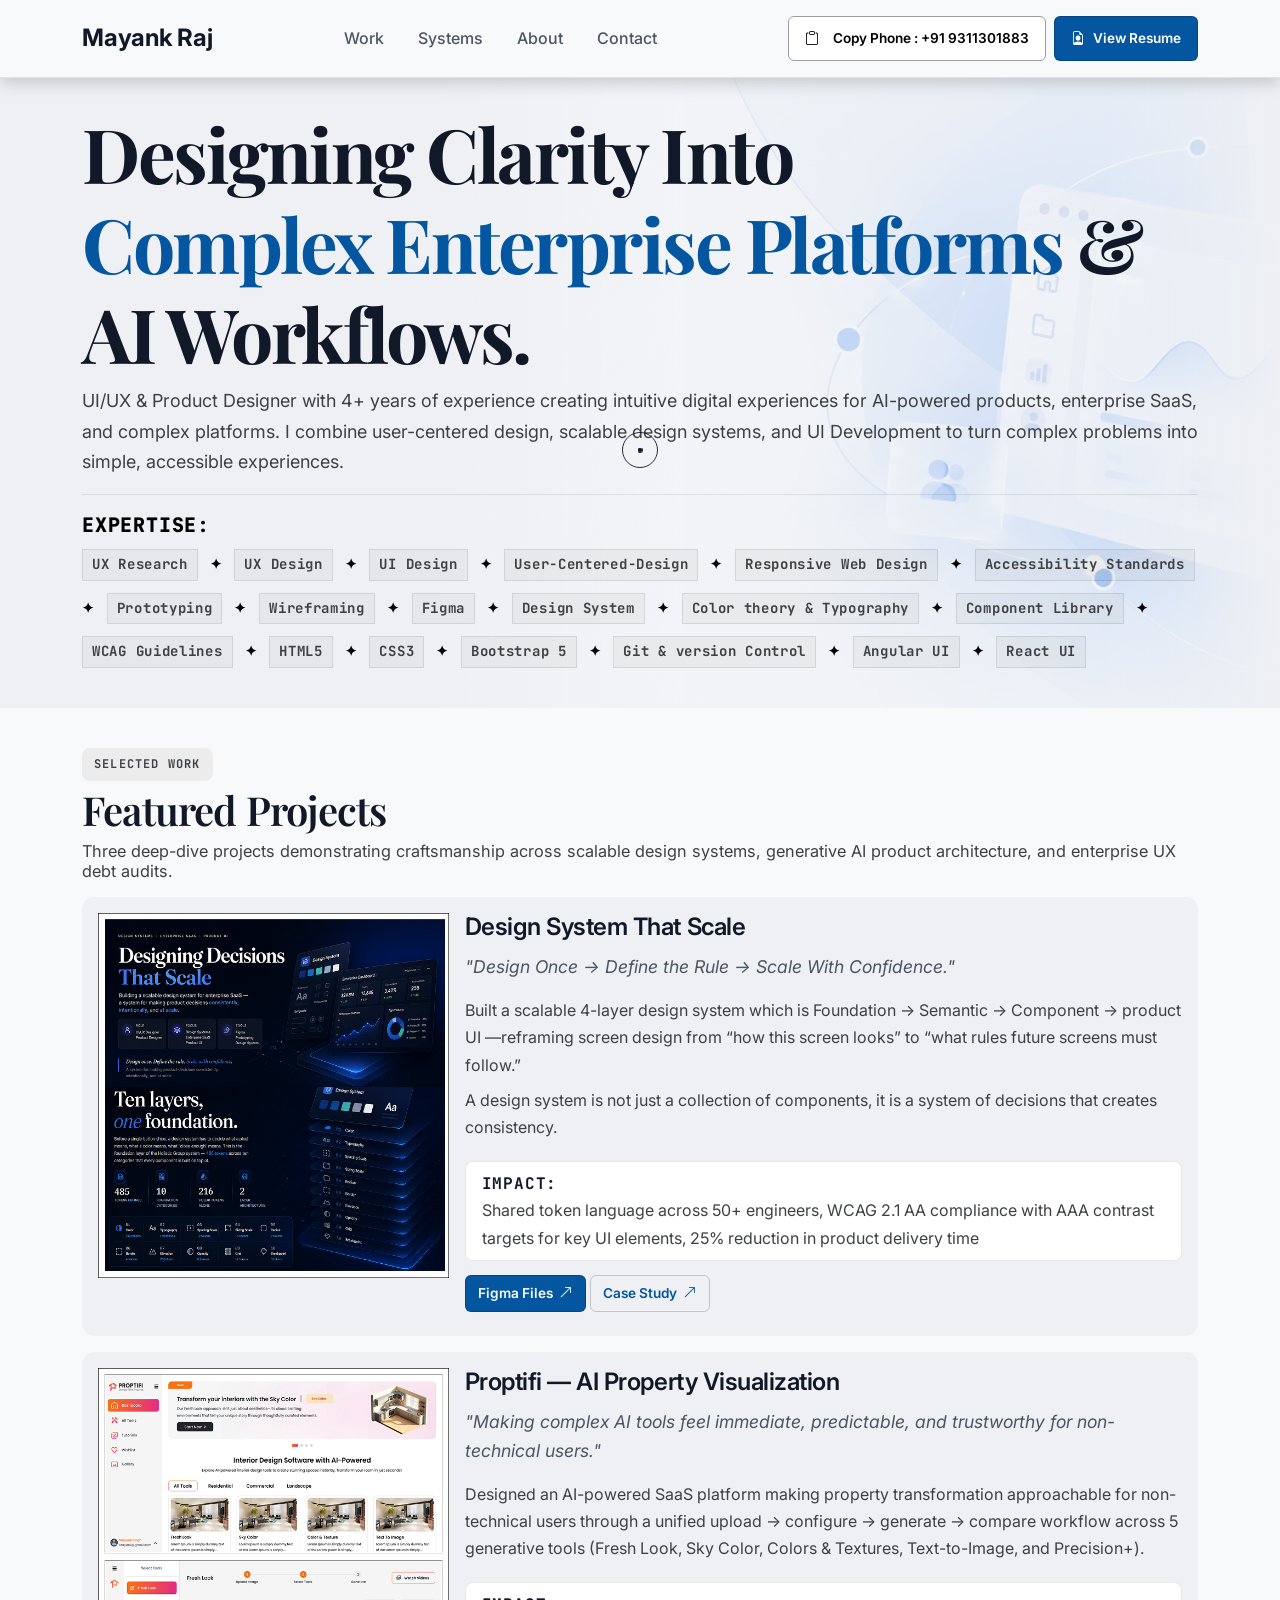
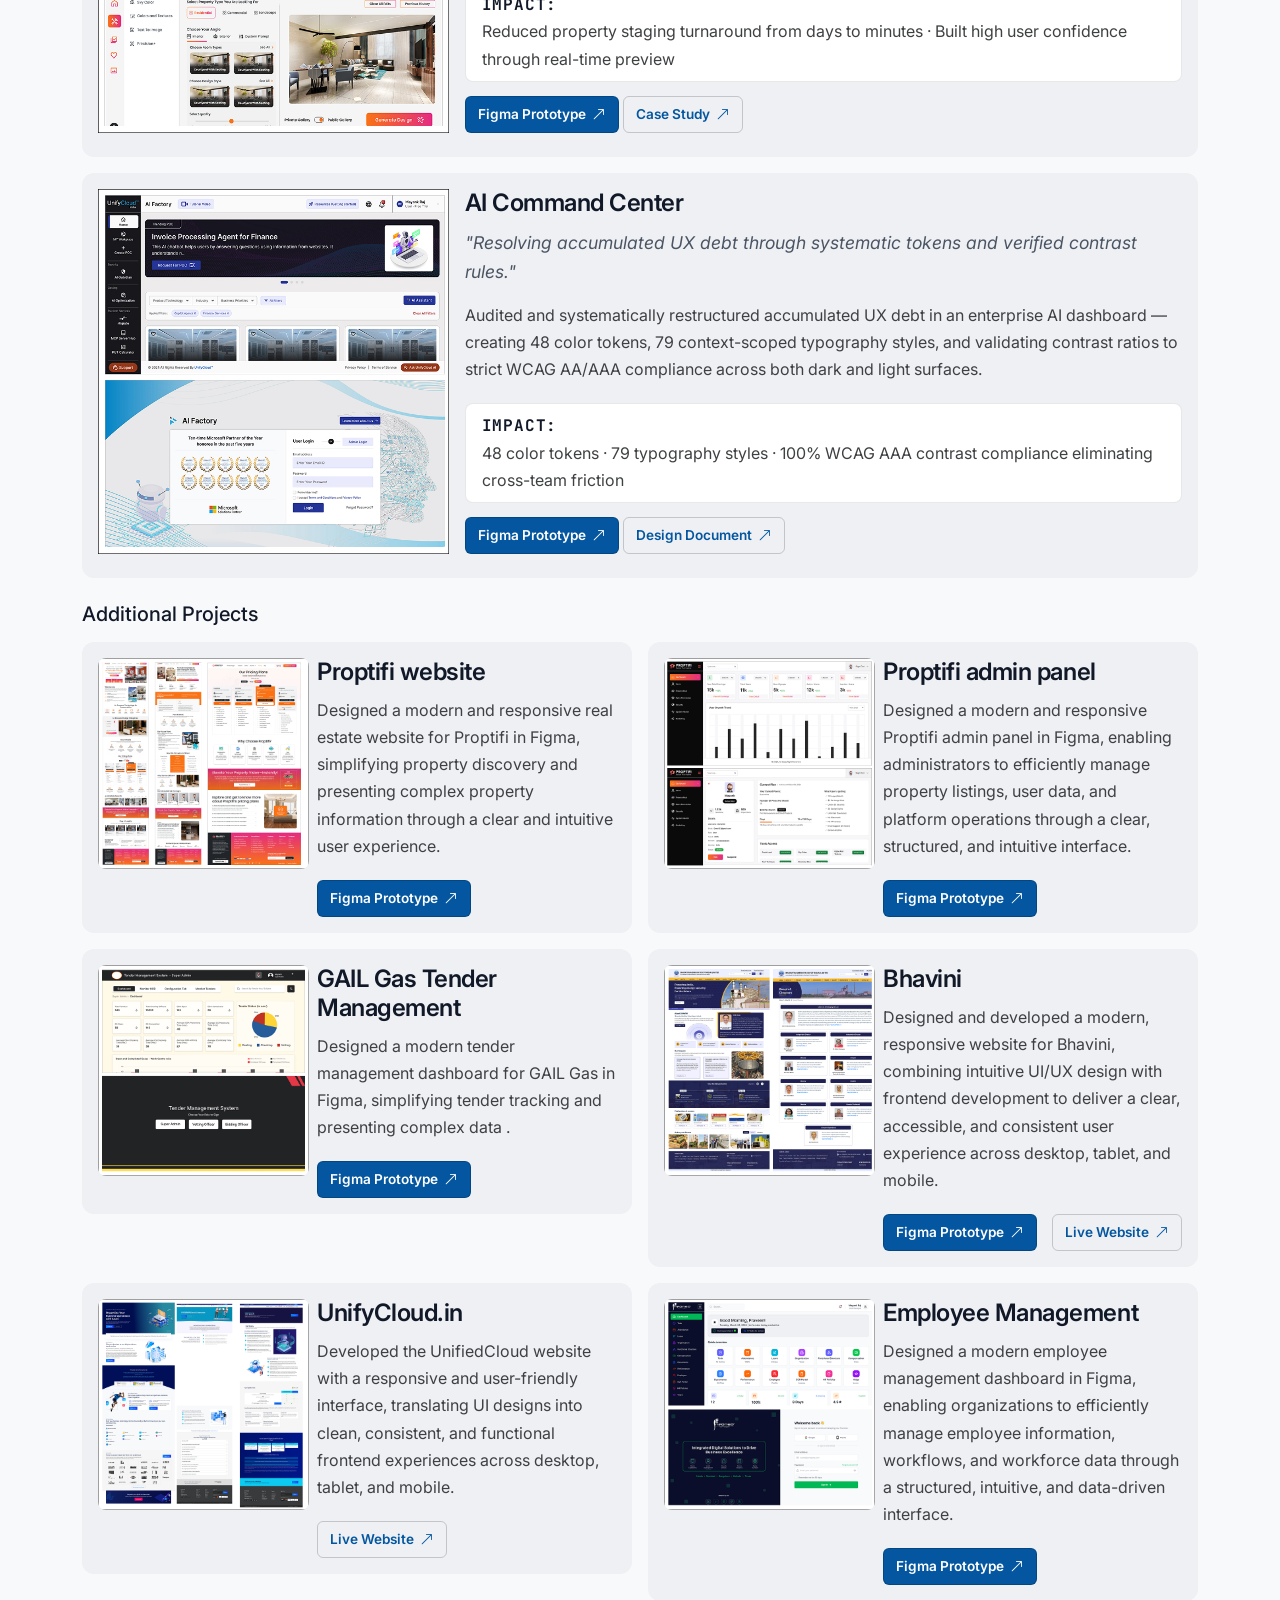
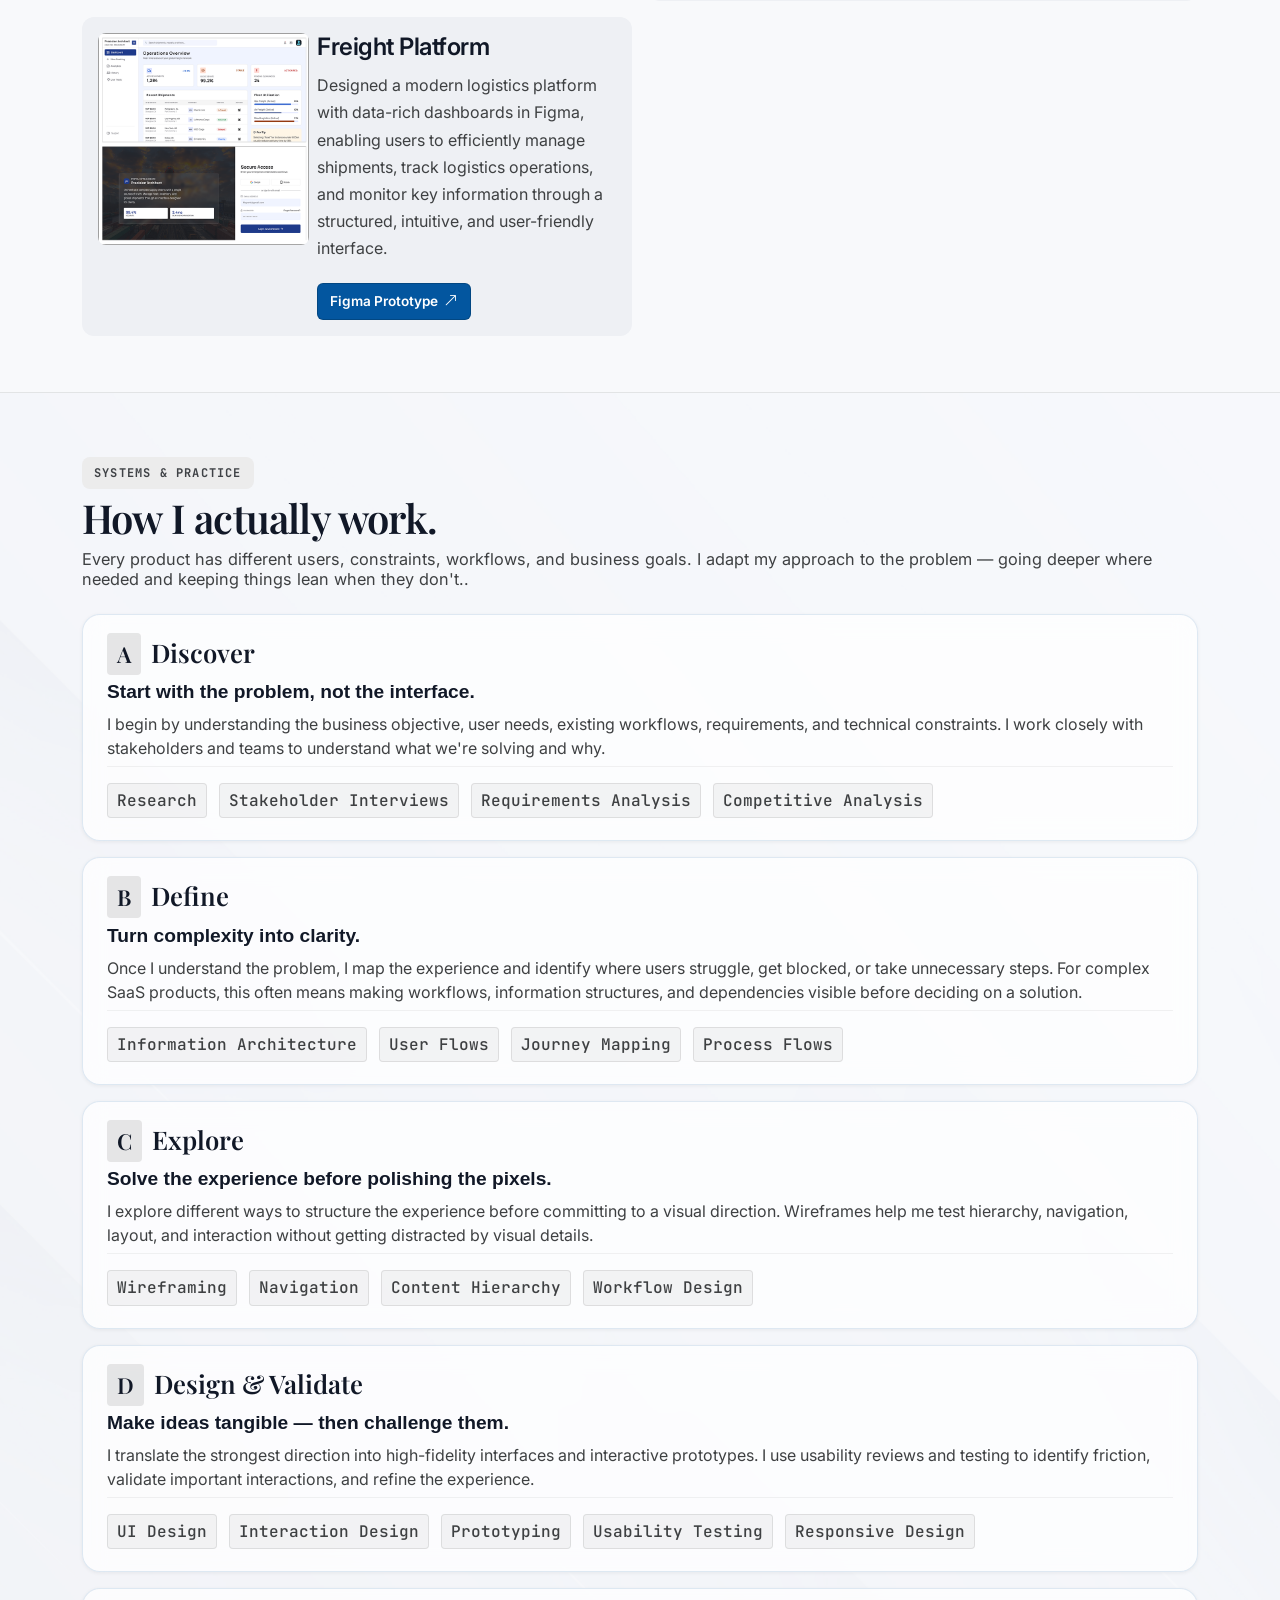
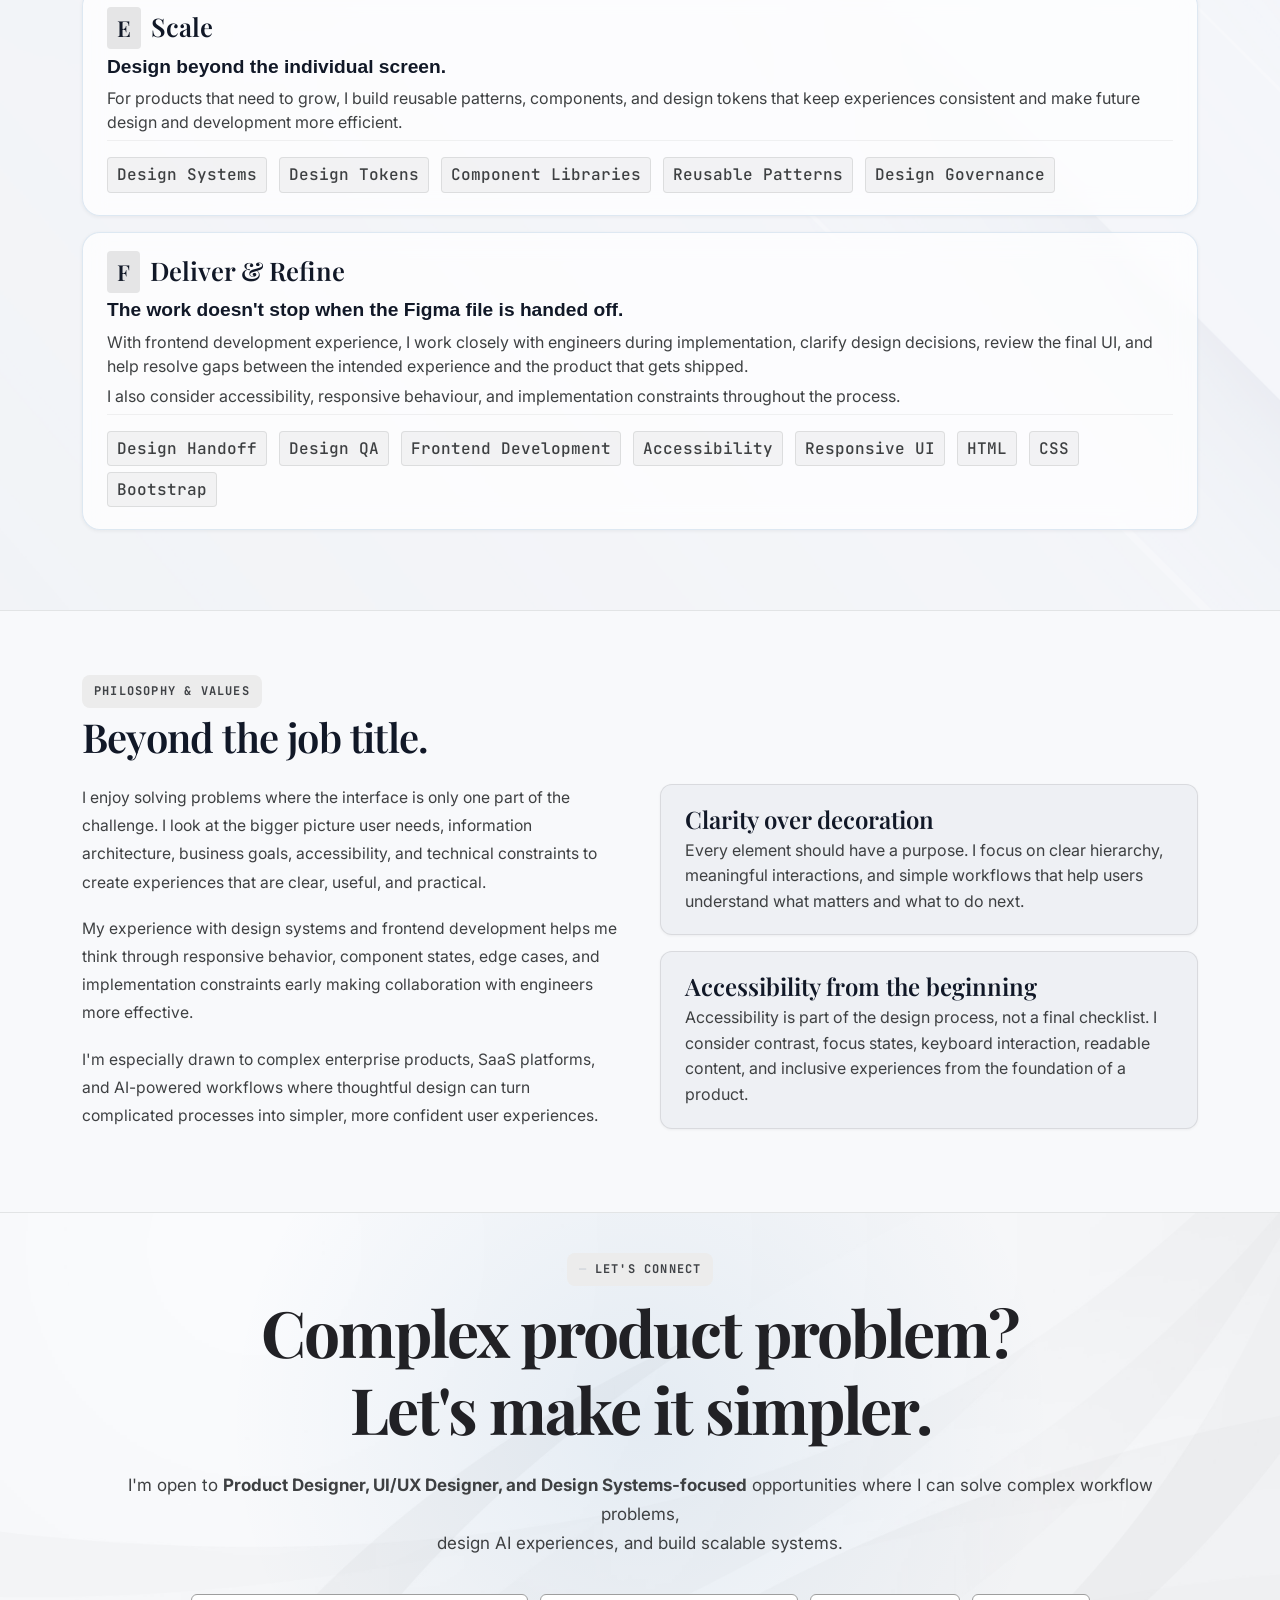
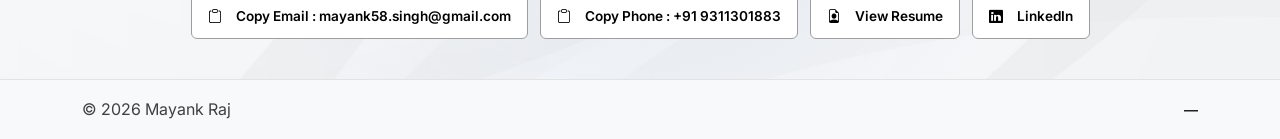
==== commit c125e5d3: "new changes" ====
--- a/index.html
+++ b/index.html
@@ -214,10 +214,10 @@
                   <a target="_blank"
                     href="https://www.figma.com/design/0At4FR2KWWOMtXBfB3fOOj/Design-System?node-id=105-58802&t=SGgvh8dYRLUNG34T-1"
                     class="work-action-link btn-a2">
-                    View Figma Files <i class="bi bi-arrow-up-right"></i>
+                     Figma Files <i class="bi bi-arrow-up-right"></i>
                   </a>
                   <a target="_blank" href="./img/pdf/Design-system.pdf" class="work-action-link mb-2 btn-a1">
-                    View Case Study <i class="bi bi-arrow-up-right"></i>
+                     Case Study <i class="bi bi-arrow-up-right"></i>
                   </a>
 
 
@@ -266,10 +266,10 @@
                   <a target="_blank"
                     href="https://www.figma.com/proto/P72m6FJltbVIC3KwveoRrz/Untitled?node-id=1-5844&viewport=-51%2C-1090%2C0.16&t=4HmSNWsowRmofqXS-1&scaling=min-zoom&content-scaling=fixed&page-id=0%3A1"
                     class="work-action-link btn-a2">
-                    View Figma Prototype <i class="bi bi-arrow-up-right"></i>
+                    Figma Prototype <i class="bi bi-arrow-up-right"></i>
                   </a>
                   <a target="_blank" href="./img/pdf/proptifi.pdf" class="work-action-link mb-2 btn-a1">
-                    View Case Study <i class="bi bi-arrow-up-right"></i>
+                    Case Study <i class="bi bi-arrow-up-right"></i>
                   </a>
 
                 </aside>
@@ -318,10 +318,10 @@
                   <a target="_blank"
                     href="https://www.figma.com/proto/Y5ZL1iqNdvE3gtudbFazqo/AI-Command-Center?node-id=31-13650&viewport=721%2C-2513%2C0.4&t=WiKpLVjhN22cwYap-1&scaling=min-zoom&content-scaling=fixed&starting-point-node-id=15%3A1681&show-proto-sidebar=1&page-id=0%3A1"
                     class="work-action-link btn-a2">
-                    View Figma Prototype <i class="bi bi-arrow-up-right"></i>
+                    Figma Prototype <i class="bi bi-arrow-up-right"></i>
                   </a>
                   <a target="_blank" href="./img/pdf/command-center.pdf" class="work-action-link mb-2 btn-a1">
-                    View Design Document <i class="bi bi-arrow-up-right"></i>
+                    Design Document <i class="bi bi-arrow-up-right"></i>
                   </a>
                 </aside>
               </section>
@@ -358,10 +358,7 @@
                         </h3>
 
                         <p class="work-summary-body">
-                          Designed a modern Proptifi real estate website that
-                          simplifies property discovery and presents complex property
-                          information through a clear, intuitive user experience
-                          across desktop, tablet, and mobile.
+                          Designed a modern and responsive real estate website for Proptifi in Figma, simplifying property discovery and presenting complex property information through a clear and intuitive user experience.
                         </p>
 
                       </aside>
@@ -370,7 +367,7 @@
                         <a target="_blank"
                           href="https://www.figma.com/proto/mEoY0XppgQCvyWraLPKcWj/proptify-prototype-website?page-id=0%3A1&node-id=30-7750&viewport=4996%2C424%2C0.14&t=XSE0yoiF1NiC9Ou9-1&scaling=min-zoom&content-scaling=fixed&starting-point-node-id=30%3A7750&show-proto-sidebar=1"
                           class="work-action-link btn-a2">
-                          View Figma Prototype <i class="bi bi-arrow-up-right"></i>
+                          Figma Prototype <i class="bi bi-arrow-up-right"></i>
                         </a>
 
 
@@ -406,9 +403,7 @@
                         </h3>
 
                         <p class="work-summary-body">
-                          Designed a modern Proptifi admin panel that simplifies property management, streamlines
-                          administrative workflows, and presents complex property and user data through a clear,
-                          intuitive interface across desktop and tablet devices.
+                          Designed a modern and responsive Proptifi admin panel in Figma, enabling administrators to efficiently manage property listings, user data, and platform operations through a clear, structured, and intuitive interface.
                         </p>
 
                       </aside>
@@ -417,7 +412,7 @@
                         <a target="_blank"
                           href="https://www.figma.com/proto/M5qQdW7dhbsI3XvhI5y4FG/proptifi-admin?node-id=546-11013&viewport=-379%2C2320%2C0.12&t=9mWaoPk2ZJwKpeDQ-1&scaling=min-zoom&content-scaling=fixed&starting-point-node-id=546%3A12015&page-id=0%3A1"
                           class="work-action-link btn-a2">
-                          View Figma Prototype <i class="bi bi-arrow-up-right"></i>
+                          Figma Prototype <i class="bi bi-arrow-up-right"></i>
                         </a>
 
 
@@ -449,12 +444,11 @@
                       <aside>
 
                         <h3 class="work-title-serif">
-                          GAIL Tender
+                          GAIL Gas Tender Management
                         </h3>
 
                         <p class="work-summary-body">
-                          Streamlined multi-stage procurement and tender approval
-                          workflows for major energy infrastructure operations.
+                          Designed a modern tender management dashboard for GAIL Gas in Figma, simplifying tender tracking and presenting complex data .
                         </p>
 
                       </aside>
@@ -463,7 +457,7 @@
                         <a target="_blank"
                           href="https://www.figma.com/proto/JlLD8nby7nyauofo3p5A6S/Gail-Gash-Tander-Management?node-id=14-10088&viewport=7706%2C1022%2C0.16&t=AbWEH6tDy3GXz6CL-1&scaling=scale-down-width&content-scaling=fixed&starting-point-node-id=1%3A474&page-id=0%3A1"
                           class="work-action-link btn-a2">
-                          View Figma Prototype <i class="bi bi-arrow-up-right"></i>
+                          Figma Prototype <i class="bi bi-arrow-up-right"></i>
                         </a>
 
 
@@ -501,20 +495,19 @@
                         </h3>
 
                         <p class="work-summary-body">
-                          Public sector energy platform UI design and responsive
-                          frontend development with strict accessibility requirements.
+                         Designed and developed a modern, responsive website for Bhavini, combining intuitive UI/UX design with frontend development to deliver a clear, accessible, and consistent user experience across desktop, tablet, and mobile.
                         </p>
 
                       </aside>
 
-                      <aside class="d-flex flex-column gap-1">
+                      <aside class="d-md-flex justify-content-between gap-1">
                         <a target="_blank"
                           href="https://www.figma.com/proto/nsyUV6wRQ3XkKcNMQMaD4z/bhavini-ui?page-id=0%3A1&node-id=4-5873&viewport=-2164%2C7845%2C0.24&t=uLp84Qq9MG9FFcln-1&scaling=min-zoom&content-scaling=fixed"
                           class="work-action-link btn-a2">
-                          View Figma Prototype <i class="bi bi-arrow-up-right"></i>
+                          Figma Prototype <i class="bi bi-arrow-up-right"></i>
                         </a>
                         <a target="_blank" href="https://bhavini.nic.in/en" class="work-action-link btn-a1">
-                          See Live Website <i class="bi bi-arrow-up-right"></i>
+                          Live Website <i class="bi bi-arrow-up-right"></i>
                         </a>
 
 
@@ -552,17 +545,14 @@
                         </h3>
 
                         <p class="work-summary-body">
-                          Developed a modern website for UnifyCloud, translating UI
-                          designs into pixel-perfect interfaces with a focus on
-                          performance, accessibility, and consistent experiences
-                          across desktop, tablet, and mobile.
+                          Developed the UnifiedCloud website with a responsive and user-friendly interface, translating UI designs into clean, consistent, and functional frontend experiences across desktop, tablet, and mobile.
                         </p>
 
                       </aside>
 
                       <aside>
                         <a target="_blank" href="https://unifycloud.in" class="work-action-link btn-a1">
-                          See Live Website <i class="bi bi-arrow-up-right"></i>
+                          Live Website <i class="bi bi-arrow-up-right"></i>
                         </a>
 
 
@@ -600,8 +590,7 @@
                         </h3>
 
                         <p class="work-summary-body">
-                          Internal operational dashboard managing employee records,
-                          access control, and cross-department workflows.
+                         Designed a modern employee management dashboard in Figma, enabling organizations to efficiently manage employee information, workflows, and workforce data through a structured, intuitive, and data-driven interface.
                         </p>
 
                       </aside>
@@ -610,7 +599,7 @@
                         <a target="_blank"
                           href="https://www.figma.com/proto/NMRzmj3SlgDmjKQt5baQym/employee-dashboard?node-id=25-5908&viewport=1009%2C-470%2C0.18&t=y2fRaO7Ymmlz9r89-1&scaling=min-zoom&content-scaling=fixed&starting-point-node-id=25%3A5909&show-proto-sidebar=1&page-id=0%3A1"
                           class="work-action-link btn-a2">
-                          View Figma Prototype <i class="bi bi-arrow-up-right"></i>
+                          Figma Prototype <i class="bi bi-arrow-up-right"></i>
                         </a>
 
                       </aside>
@@ -647,8 +636,7 @@
                         </h3>
 
                         <p class="work-summary-body">
-                          End-to-end logistics management and shipment booking
-                          workflows for industrial supply chain clients.
+                          Designed a modern logistics platform with data-rich dashboards in Figma, enabling users to efficiently manage shipments, track logistics operations, and monitor key information through a structured, intuitive, and user-friendly interface.
                         </p>
 
                       </aside>
@@ -657,7 +645,7 @@
                         <a target="_blank"
                           href="https://www.figma.com/proto/GnSjwYyfwaSk4bR8IMxsj6/Logistics-Management?node-id=89-3456&viewport=154%2C-2200%2C0.16&t=gBaxnTFmXdyinTCp-1&scaling=min-zoom&content-scaling=fixed&starting-point-node-id=8%3A11027&page-id=0%3A1"
                           class="work-action-link btn-a2">
-                          View Figma Prototype <i class="bi bi-arrow-up-right"></i>
+                          Figma Prototype <i class="bi bi-arrow-up-right"></i>
                         </a>
 
 
--- a/style.css
+++ b/style.css
@@ -53,11 +53,7 @@
     background: #03569f00 !important;
     color: #03569F !important;
 }
-.btn-a2{
-     width: fit-content !important;
-     margin-right: 10px; 
-     margin-bottom: 10px;
-}
+
 /* ================================
    Visitor Counter
 ================================ */
@@ -742,7 +738,7 @@
   color: #ffffff;
   background: #03569F;
 
-  padding: 6px 16px;
+  padding: 6px 12px;
 
   border: 1px solid var(--border-strong);
   border-radius: 6px;
@@ -2633,6 +2629,11 @@
 ========================================= */
 
 @media (max-width: 480px) {
+  .btn-a2{
+     width: fit-content !important;
+     margin-right: 10px; 
+     margin-bottom: 10px;
+}
   .cs-list-item{
     font-size: 16px;
             line-height: 1.5;
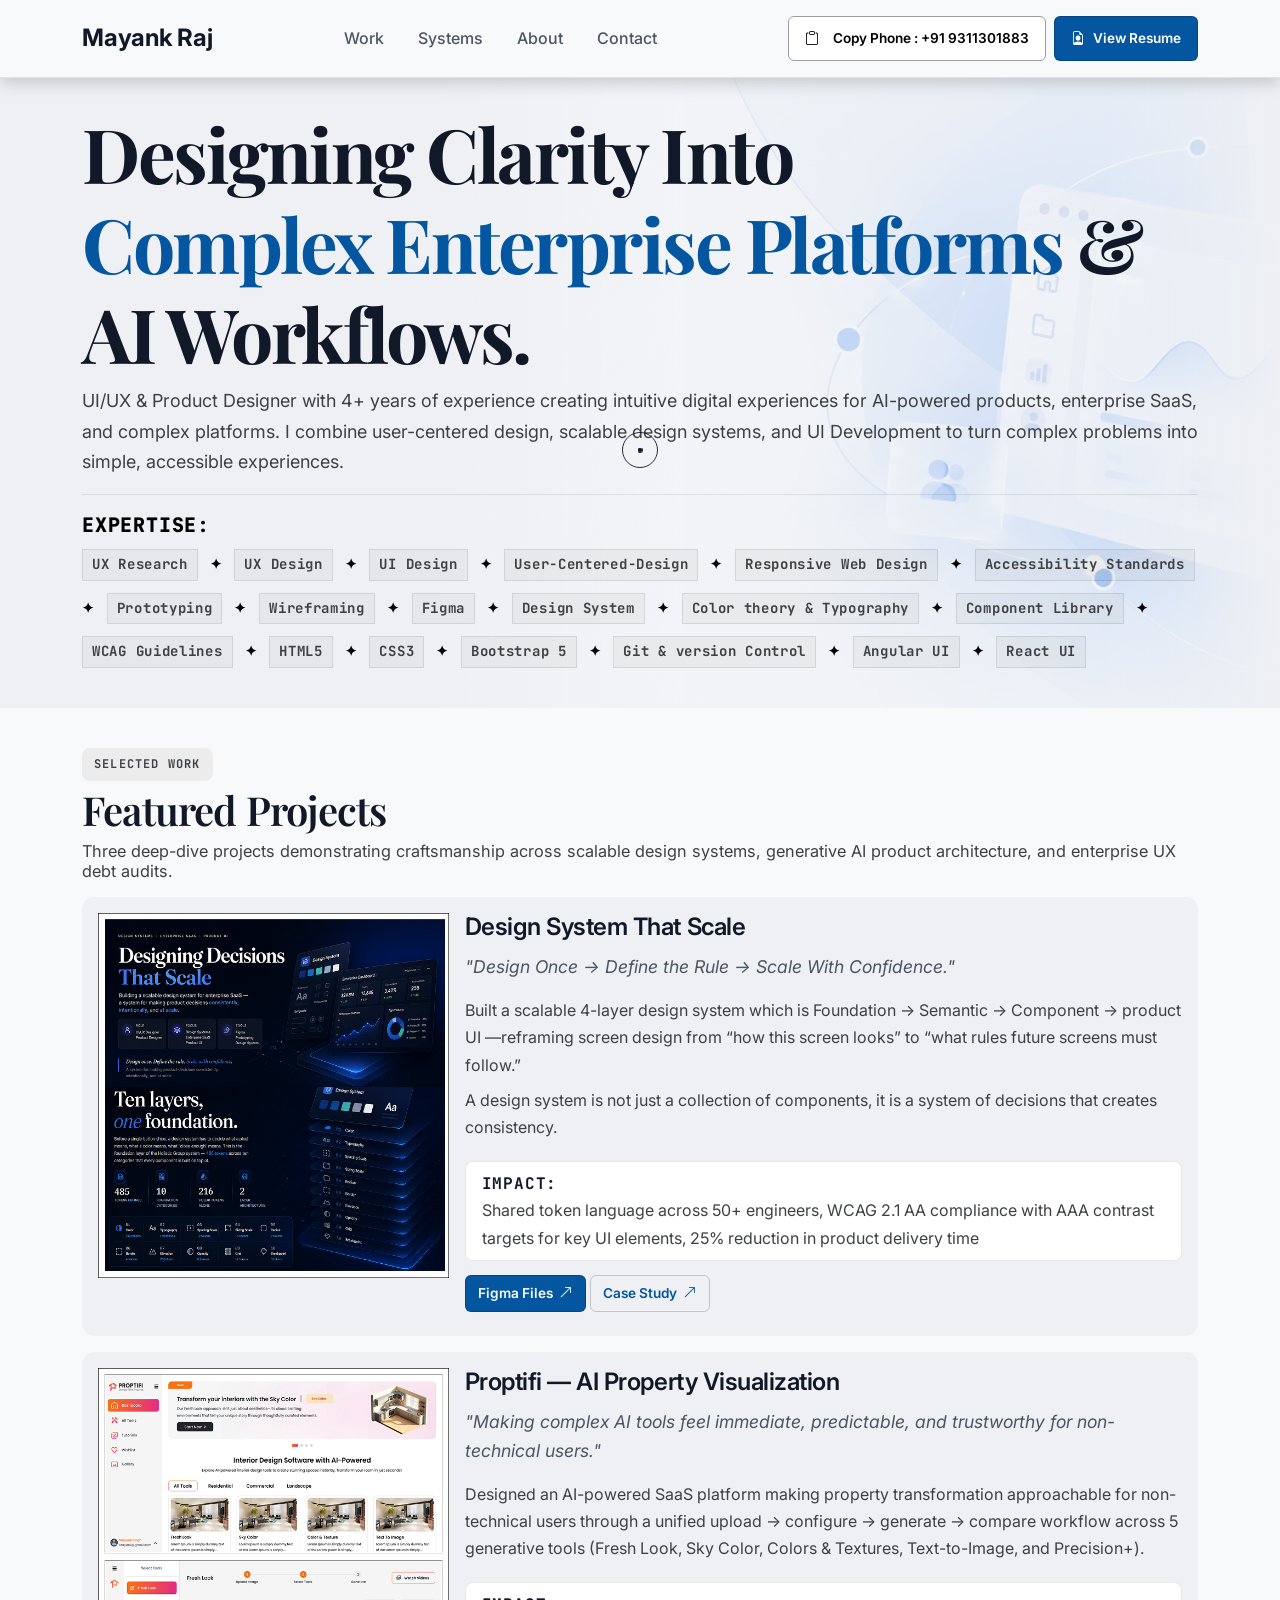
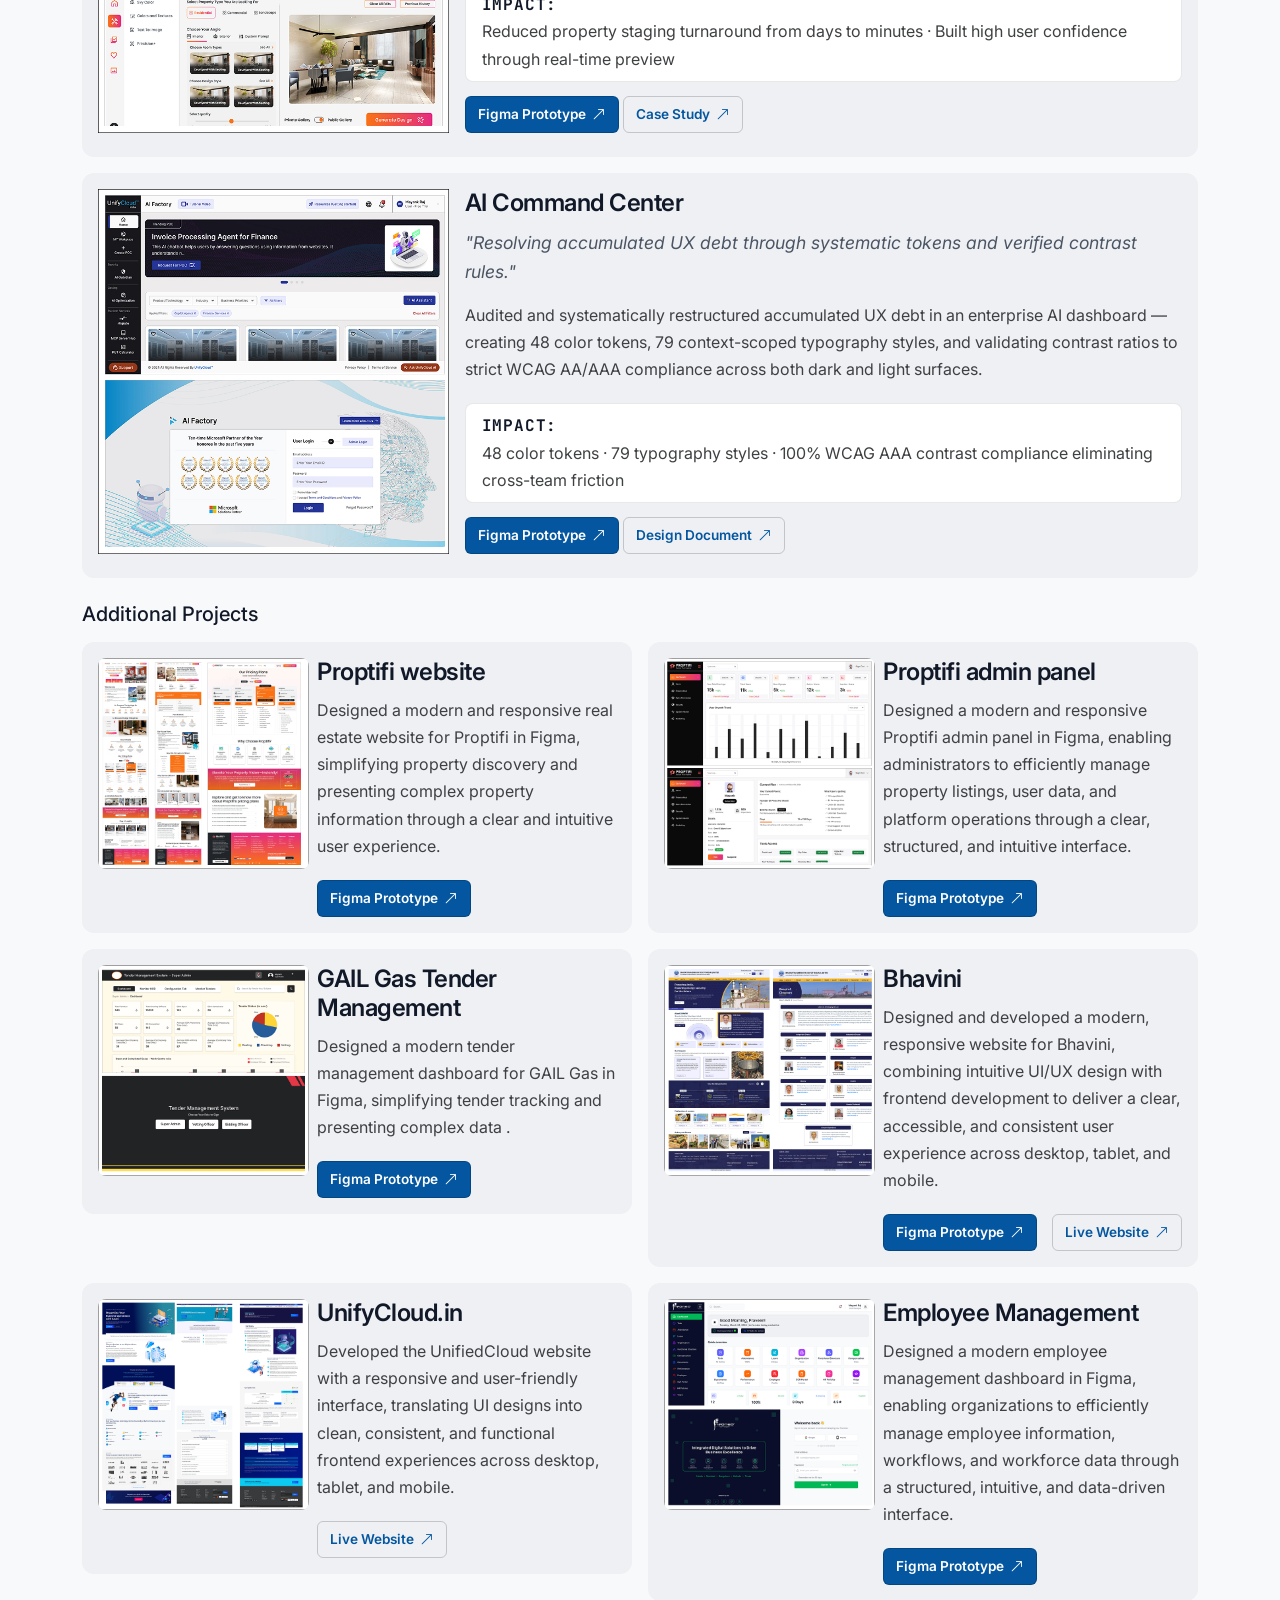
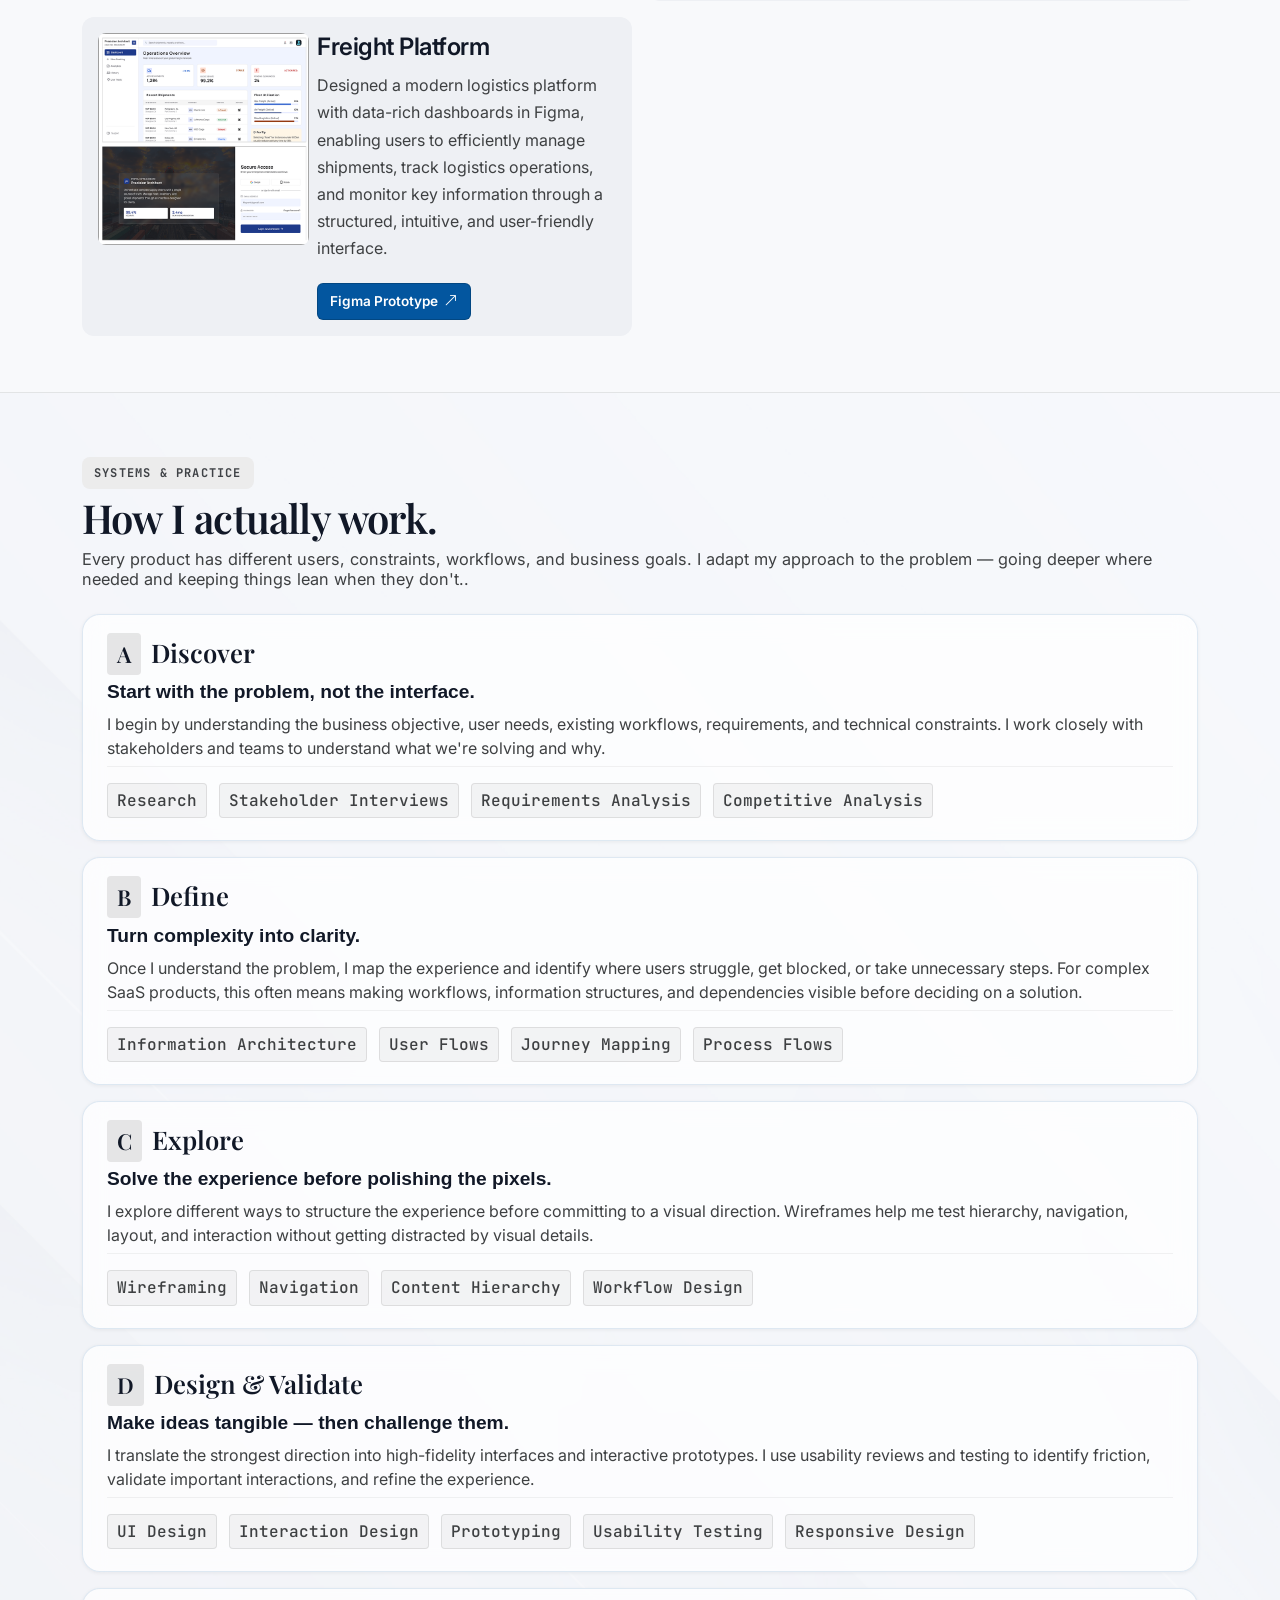
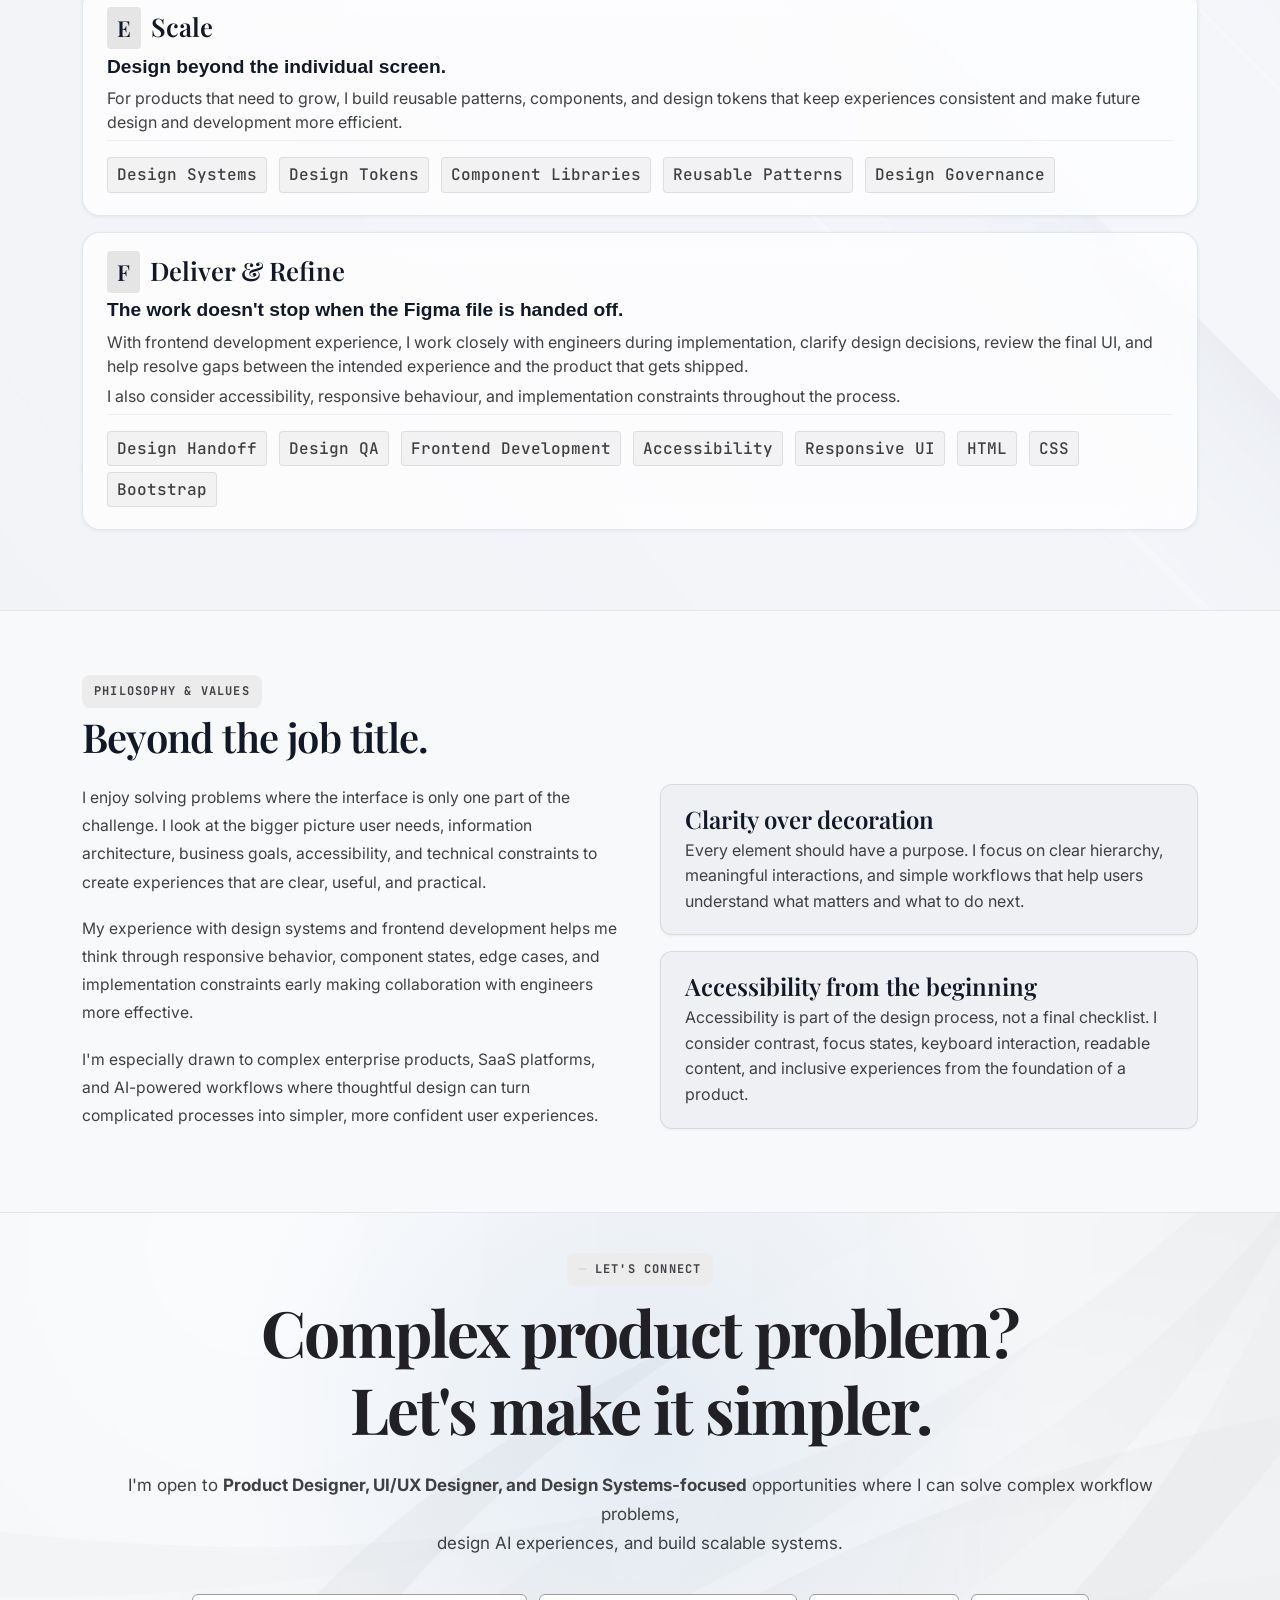
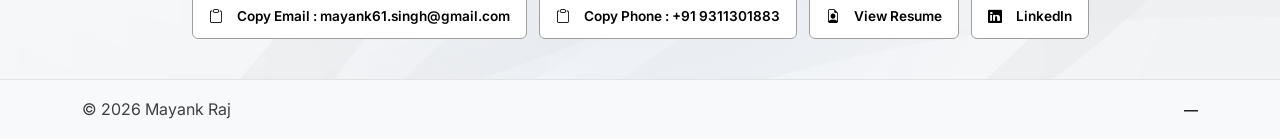
==== commit b5e9dc3b: "email change" ====
--- a/index.html
+++ b/index.html
@@ -1129,7 +1129,7 @@
 
           <div class="contact-pills-row">
             <button class="btn-editorial-secondary btn-ter-1" data-copy-email>
-              <i class="bi bi-clipboard"></i> Copy Email : mayank58.singh@gmail.com
+              <i class="bi bi-clipboard"></i> Copy Email : mayank61.singh@gmail.com
             </button>
             <button class="btn-editorial-secondary btn-ter-1" data-copy-phone>
               <i class="bi bi-clipboard"></i> Copy Phone : +91 9311301883
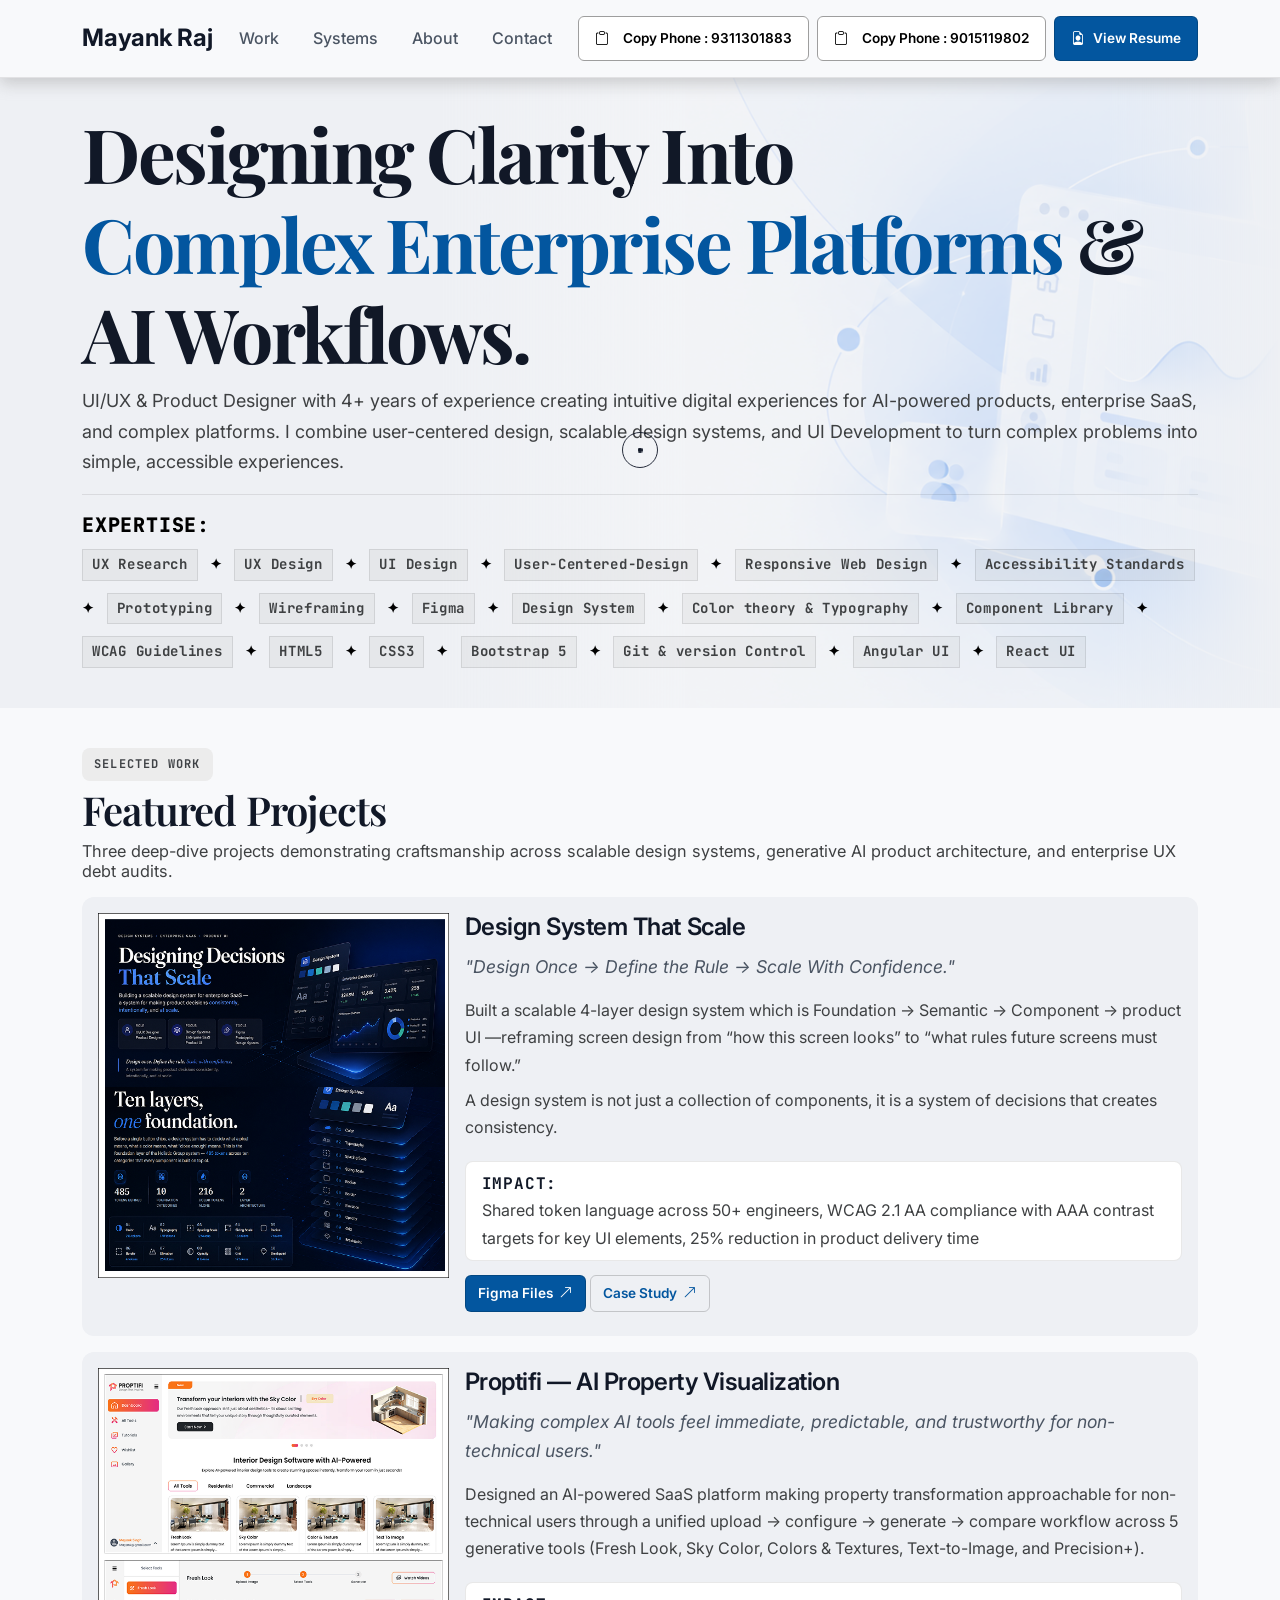
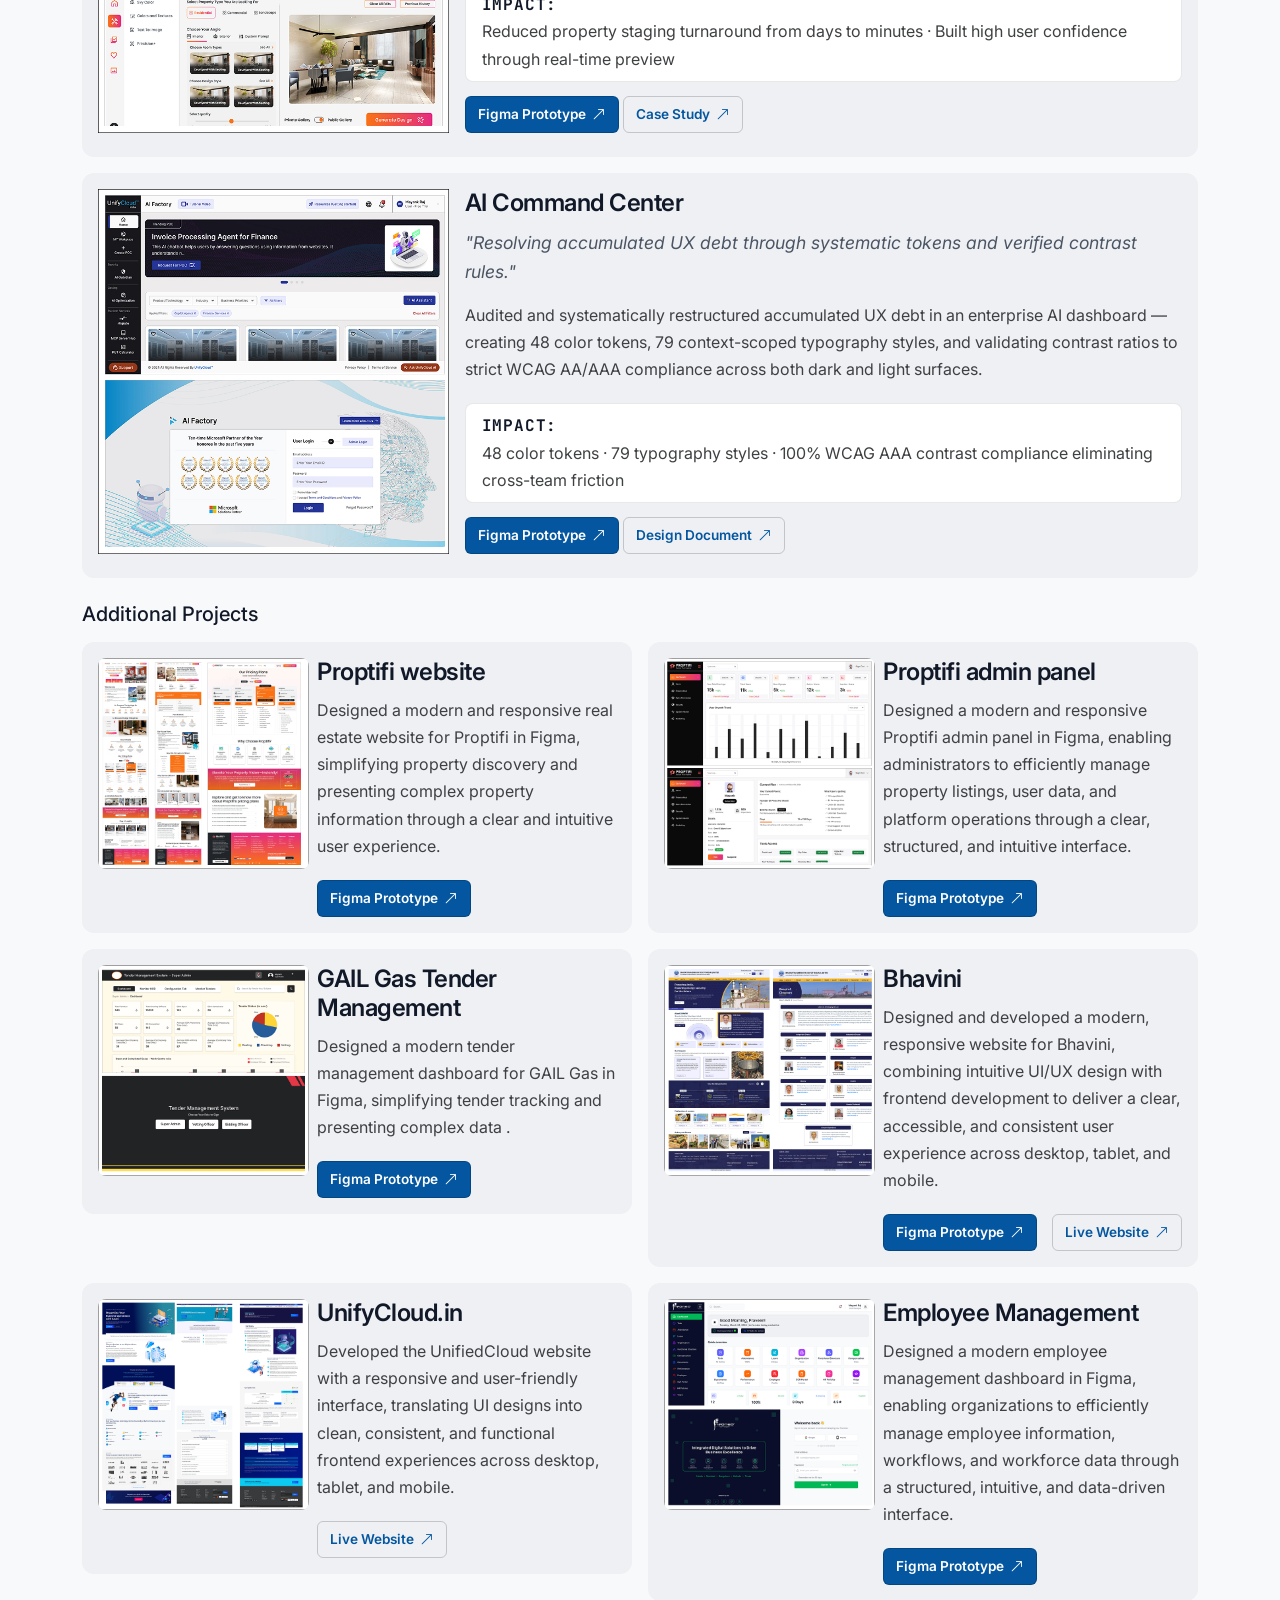
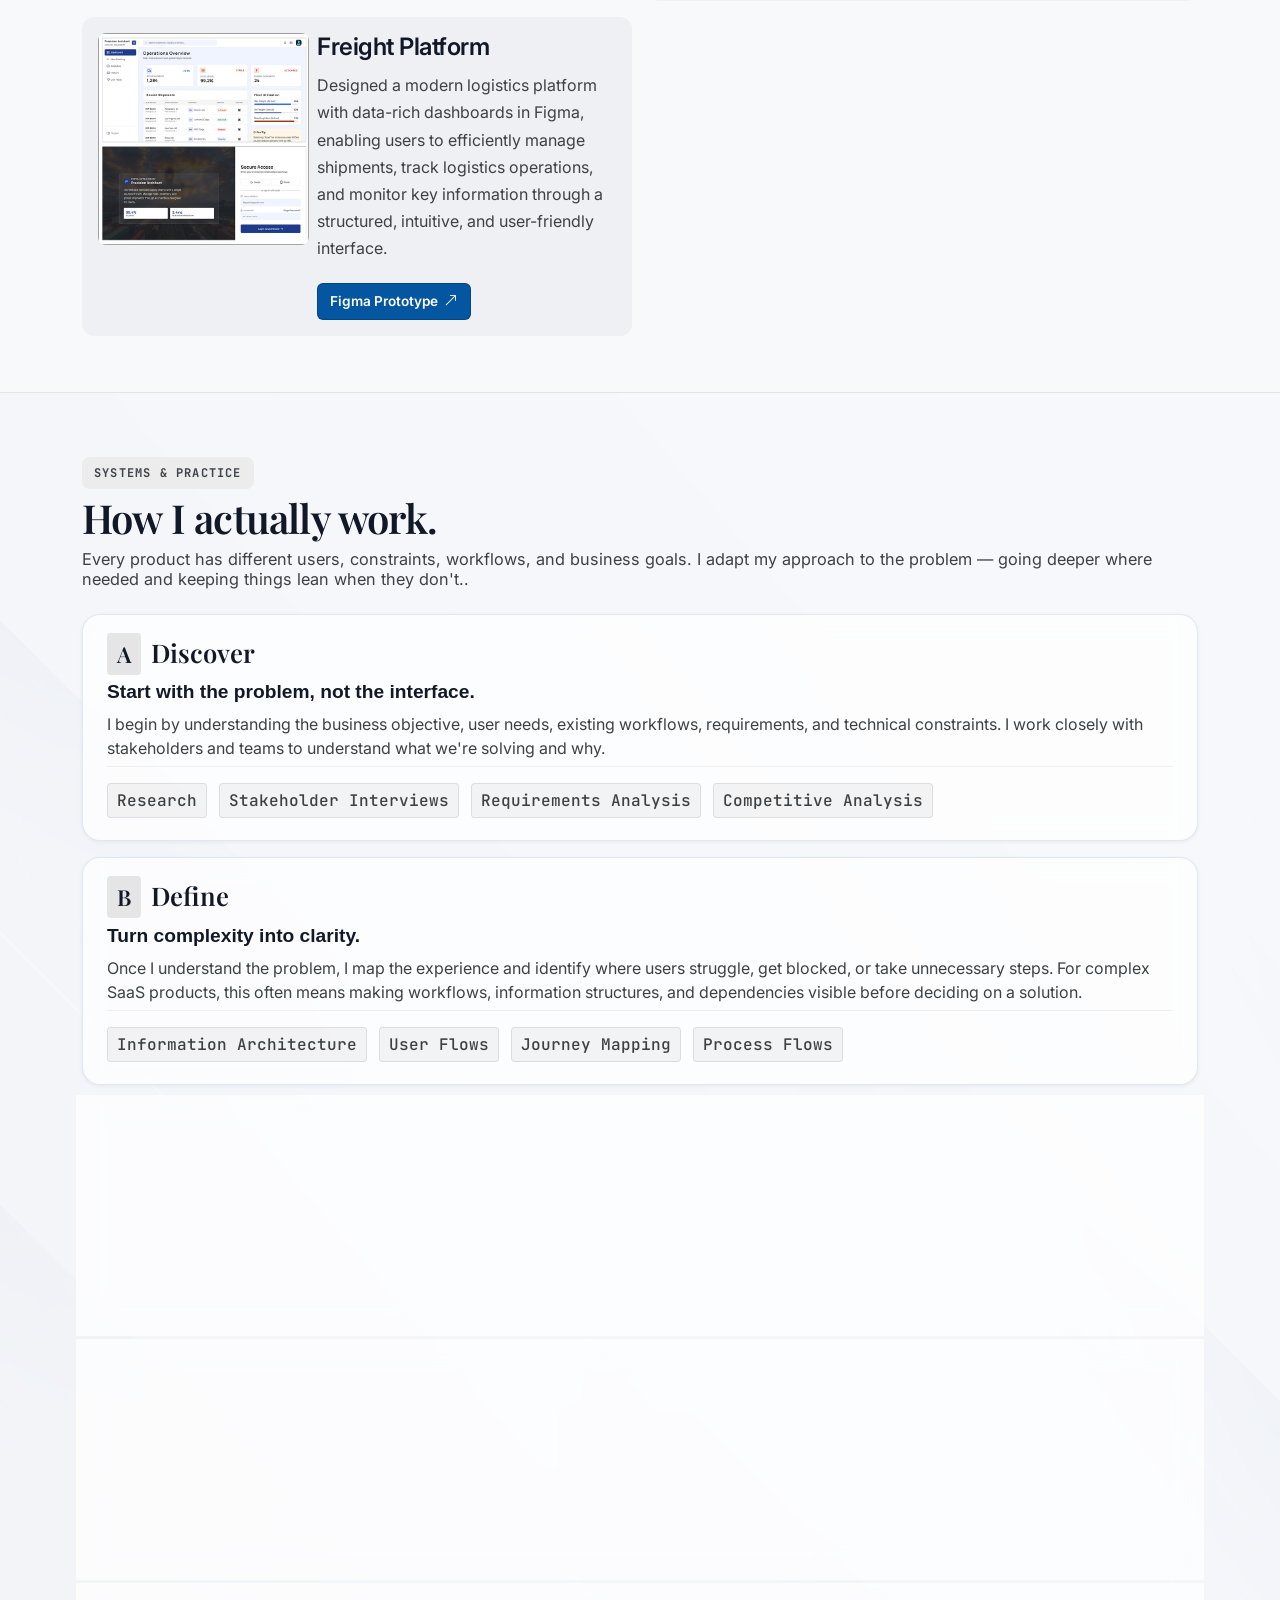
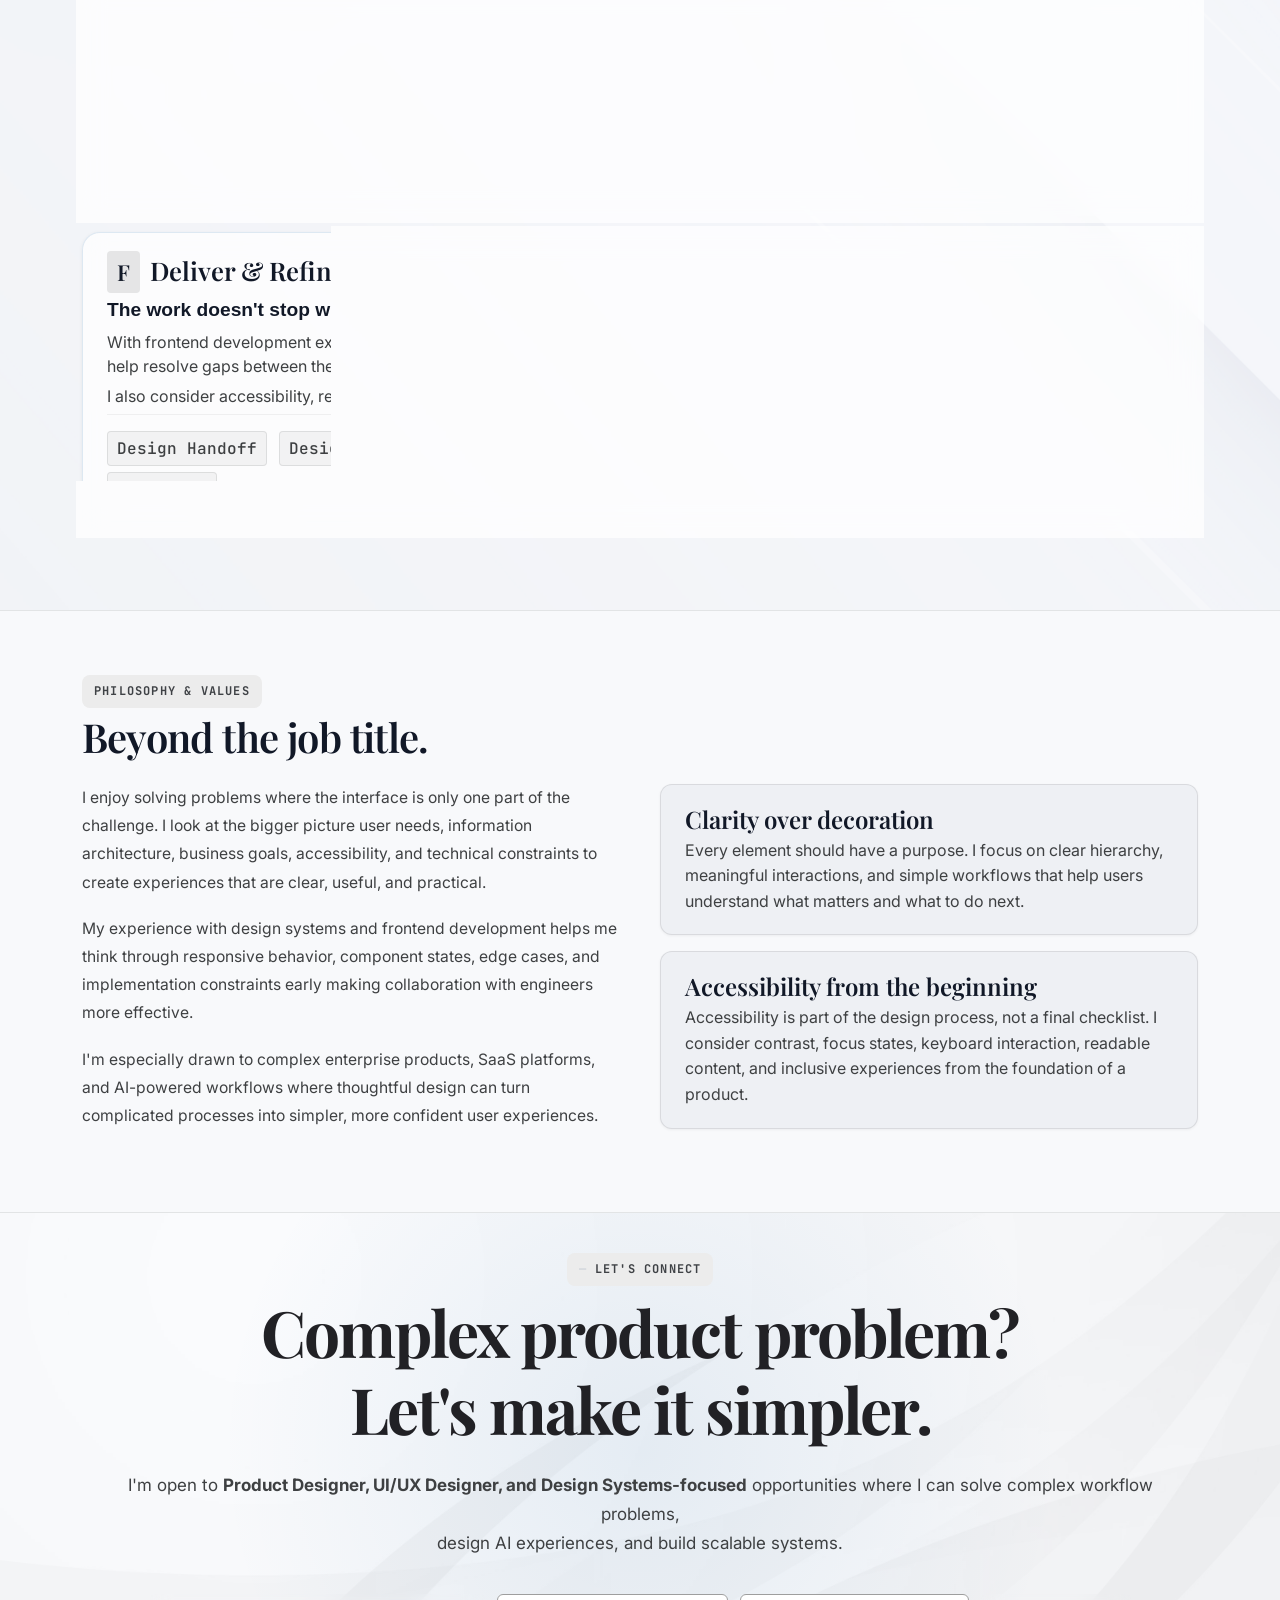
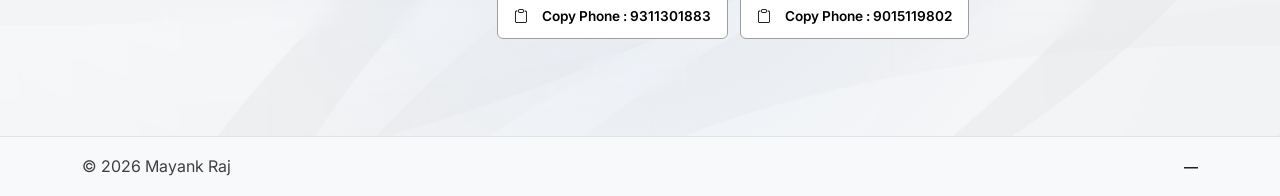
==== commit bc90c0b8: "new resume update" ====
--- a/index.html
+++ b/index.html
@@ -53,9 +53,14 @@
         </nav>
 
         <div class="d-flex align-items-center gap-2">
-          <button class="btn-editorial-secondary d-none d-md-inline-flex btn-ter-1" data-copy-phone>
+          <button class="btn-editorial-secondary d-none d-md-inline-flex btn-ter-1" data-copy-phone data-phone="9311301883">
             <i class="bi bi-clipboard"></i>
-            <span class="nav-btn-text">Copy Phone : +91 9311301883</span>
+            <span class="nav-btn-text">Copy Phone : 9311301883</span>
+          </button>
+          
+          <button class="btn-editorial-secondary d-none d-md-inline-flex btn-ter-1" data-copy-phone data-phone="9015119802">
+            <i class="bi bi-clipboard"></i>
+            <span class="nav-btn-text">Copy Phone : 9015119802</span>
           </button>
           <a class="btn-editorial-secondary d-none d-sm-inline-flex" target="_blank"
             href="img//Mayank_Raj_UI_UX_Designer_Resume.pdf">
@@ -1131,9 +1136,15 @@
             <button class="btn-editorial-secondary btn-ter-1" data-copy-email>
               <i class="bi bi-clipboard"></i> Copy Email : mayank61.singh@gmail.com
             </button>
-            <button class="btn-editorial-secondary btn-ter-1" data-copy-phone>
-              <i class="bi bi-clipboard"></i> Copy Phone : +91 9311301883
-            </button>
+          <button class="btn-editorial-secondary d-none d-md-inline-flex btn-ter-1" data-copy-phone data-phone="9311301883">
+            <i class="bi bi-clipboard"></i>
+            <span class="nav-btn-text">Copy Phone : 9311301883</span>
+          </button>
+          
+          <button class="btn-editorial-secondary d-none d-md-inline-flex btn-ter-1" data-copy-phone data-phone="9015119802">
+            <i class="bi bi-clipboard"></i>
+            <span class="nav-btn-text">Copy Phone : 9015119802</span>
+          </button>
             <a class="btn-editorial-secondary btn-ter-1" target="_blank"
               href="img//Mayank_Raj_UI_UX_Designer_Resume.pdf">
               <i class="bi bi-file-earmark-person"></i> View Resume
@@ -1326,124 +1337,299 @@
     trackPortfolioVisit();
   </script>
   <!-- Portfolio Analytics Events -->
-  <script>
-    document.addEventListener("click", function (event) {
-
-      const element = event.target.closest("a, button");
-
-      if (!element || typeof gtag !== "function") return;
-
-      const text = element.textContent.trim().replace(/\s+/g, " ");
-      const href = element.getAttribute("href") || "";
-
-      /*
-       * Find project name when the clicked element
-       * belongs to a project card.
-       */
-      const projectCard =
-        element.closest(".work-entry, .work-entry2");
-
-      const projectTitle =
-        projectCard?.querySelector("h3")?.textContent
-          ?.trim()
-          ?.replace(/\s+/g, " ") || "";
-
-      /*
-       * Resume
-       */
-      if (
-        href.toLowerCase().includes("resume") ||
-        text.toLowerCase().includes("view resume")
-      ) {
-        gtag("event", "resume_click", {
-          link_text: text,
-          destination: href
-        });
-
-        return;
+  
+<!-- Portfolio Analytics Events -->
+<script>
+  // Handle all phone-copy buttons across the website
+  document.addEventListener("click", async function (event) {
+    const button = event.target.closest("[data-copy-phone]");
+
+    if (!button) return;
+
+    event.preventDefault();
+
+    const phoneNumber = button.dataset.phone;
+
+    if (!phoneNumber) {
+      console.error("Missing data-phone attribute:", button);
+      return;
+    }
+
+    let copied = false;
+
+    try {
+      if (navigator.clipboard && window.isSecureContext) {
+        await navigator.clipboard.writeText(phoneNumber);
+        copied = true;
+      } else {
+        const textarea = document.createElement("textarea");
+        textarea.value = phoneNumber;
+        textarea.setAttribute("readonly", "");
+        textarea.style.position = "fixed";
+        textarea.style.left = "-9999px";
+
+        document.body.appendChild(textarea);
+        textarea.select();
+        copied = document.execCommand("copy");
+        textarea.remove();
       }
-
-      /*
-       * LinkedIn
-       */
-      if (href.toLowerCase().includes("linkedin.com")) {
-        gtag("event", "linkedin_click", {
-          link_text: text,
-          destination: href
-        });
-
-        return;
+    } catch (error) {
+      console.error("Phone copy failed:", error);
+    }
+
+    if (!copied) {
+      console.error("Unable to copy phone number:", phoneNumber);
+      return;
+    }
+
+    console.log("Copied phone number:", phoneNumber);
+
+    if (typeof gtag === "function") {
+      gtag("event", "phone_copy", {
+        action: "copy_phone",
+        phone_number: phoneNumber
+      });
+    }
+
+    // Show your existing toast notification
+    const toast = document.getElementById("toast");
+
+    if (toast) {
+      const toastText = toast.querySelector(".toast-text");
+
+      if (toastText) {
+        toastText.textContent = "Phone number copied: " + phoneNumber;
       }
 
-      /*
-       * Email copy
-       */
-      if (element.hasAttribute("data-copy-email")) {
-        gtag("event", "email_copy", {
-          action: "copy_email"
-        });
-
-        return;
+      toast.classList.add("show");
+
+      setTimeout(() => {
+        toast.classList.remove("show");
+      }, 2000);
+    }
+  });
+
+  // Track other portfolio links and buttons
+  document.addEventListener("click", function (event) {
+    const element = event.target.closest("a, button");
+
+    if (!element || element.hasAttribute("data-copy-phone")) return;
+    if (typeof gtag !== "function") return;
+
+    const text = element.textContent.trim().replace(/\s+/g, " ");
+    const href = element.getAttribute("href") || "";
+
+    const projectCard = element.closest(".work-entry, .work-entry2");
+
+    const projectTitle =
+      projectCard?.querySelector("h3")?.textContent
+        ?.trim()
+        ?.replace(/\s+/g, " ") || "";
+
+    if (
+      href.toLowerCase().includes("resume") ||
+      text.toLowerCase().includes("view resume")
+    ) {
+      gtag("event", "resume_click", {
+        link_text: text,
+        destination: href
+      });
+      return;
+    }
+
+    if (href.toLowerCase().includes("linkedin.com")) {
+      gtag("event", "linkedin_click", {
+        link_text: text,
+        destination: href
+      });
+      return;
+    }
+
+    if (element.hasAttribute("data-copy-email")) {
+      gtag("event", "email_copy", {
+        action: "copy_email"
+      });
+      return;
+    }
+
+    if (href.toLowerCase().includes("figma.com")) {
+      gtag("event", "figma_click", {
+        project: projectTitle,
+        link_text: text,
+        destination: href
+      });
+      return;
+    }
+
+    if (
+      href.toLowerCase().includes(".pdf") ||
+      text.toLowerCase().includes("case study") ||
+      text.toLowerCase().includes("design document")
+    ) {
+      gtag("event", "case_study_click", {
+        project: projectTitle,
+        link_text: text,
+        destination: href
+      });
+      return;
+    }
+
+    if (text.toLowerCase().includes("see live website")) {
+      gtag("event", "external_project_click", {
+        project: projectTitle,
+        link_text: text,
+        destination: href
+      });
+    }
+  });
+</script>
+
+<!-- Portfolio Analytics Events -->
+<script>
+  // Handle all phone-copy buttons across the website
+  document.addEventListener("click", async function (event) {
+    const button = event.target.closest("[data-copy-phone]");
+
+    if (!button) return;
+
+    event.preventDefault();
+
+    const phoneNumber = button.dataset.phone;
+
+    if (!phoneNumber) {
+      console.error("Missing data-phone attribute:", button);
+      return;
+    }
+
+    let copied = false;
+
+    try {
+      if (navigator.clipboard && window.isSecureContext) {
+        await navigator.clipboard.writeText(phoneNumber);
+        copied = true;
+      } else {
+        const textarea = document.createElement("textarea");
+        textarea.value = phoneNumber;
+        textarea.setAttribute("readonly", "");
+        textarea.style.position = "fixed";
+        textarea.style.left = "-9999px";
+
+        document.body.appendChild(textarea);
+        textarea.select();
+        copied = document.execCommand("copy");
+        textarea.remove();
       }
-
-      /*
-       * Phone copy
-       */
-      if (element.hasAttribute("data-copy-phone")) {
-        gtag("event", "phone_copy", {
-          action: "copy_phone"
-        });
-
-        return;
+    } catch (error) {
+      console.error("Phone copy failed:", error);
+    }
+
+    if (!copied) {
+      console.error("Unable to copy phone number:", phoneNumber);
+      return;
+    }
+
+    console.log("Copied phone number:", phoneNumber);
+
+    if (typeof gtag === "function") {
+      gtag("event", "phone_copy", {
+        action: "copy_phone",
+        phone_number: phoneNumber
+      });
+    }
+
+    // Show your existing toast notification
+    const toast = document.getElementById("toast");
+
+    if (toast) {
+      const toastText = toast.querySelector(".toast-text");
+
+      if (toastText) {
+        toastText.textContent = "Phone number copied: " + phoneNumber;
       }
 
-      /*
-       * Figma prototype
-       */
-      if (href.toLowerCase().includes("figma.com")) {
-        gtag("event", "figma_click", {
-          project: projectTitle,
-          link_text: text,
-          destination: href
-        });
-
-        return;
-      }
-
-      /*
-       * Case study / design document
-       */
-      if (
-        href.toLowerCase().includes(".pdf") ||
-        text.toLowerCase().includes("case study") ||
-        text.toLowerCase().includes("design document")
-      ) {
-        gtag("event", "case_study_click", {
-          project: projectTitle,
-          link_text: text,
-          destination: href
-        });
-
-        return;
-      }
-
-      /*
-       * External project / live website
-       */
-      if (
-        text.toLowerCase().includes("see live website")
-      ) {
-        gtag("event", "external_project_click", {
-          project: projectTitle,
-          link_text: text,
-          destination: href
-        });
-
-        return;
-      }
-
-    });
-  </script>
+      toast.classList.add("show");
+
+      setTimeout(() => {
+        toast.classList.remove("show");
+      }, 2000);
+    }
+  });
+
+  // Track other portfolio links and buttons
+  document.addEventListener("click", function (event) {
+    const element = event.target.closest("a, button");
+
+    if (!element || element.hasAttribute("data-copy-phone")) return;
+    if (typeof gtag !== "function") return;
+
+    const text = element.textContent.trim().replace(/\s+/g, " ");
+    const href = element.getAttribute("href") || "";
+
+    const projectCard = element.closest(".work-entry, .work-entry2");
+
+    const projectTitle =
+      projectCard?.querySelector("h3")?.textContent
+        ?.trim()
+        ?.replace(/\s+/g, " ") || "";
+
+    if (
+      href.toLowerCase().includes("resume") ||
+      text.toLowerCase().includes("view resume")
+    ) {
+      gtag("event", "resume_click", {
+        link_text: text,
+        destination: href
+      });
+      return;
+    }
+
+    if (href.toLowerCase().includes("linkedin.com")) {
+      gtag("event", "linkedin_click", {
+        link_text: text,
+        destination: href
+      });
+      return;
+    }
+
+    if (element.hasAttribute("data-copy-email")) {
+      gtag("event", "email_copy", {
+        action: "copy_email"
+      });
+      return;
+    }
+
+    if (href.toLowerCase().includes("figma.com")) {
+      gtag("event", "figma_click", {
+        project: projectTitle,
+        link_text: text,
+        destination: href
+      });
+      return;
+    }
+
+    if (
+      href.toLowerCase().includes(".pdf") ||
+      text.toLowerCase().includes("case study") ||
+      text.toLowerCase().includes("design document")
+    ) {
+      gtag("event", "case_study_click", {
+        project: projectTitle,
+        link_text: text,
+        destination: href
+      });
+      return;
+    }
+
+    if (text.toLowerCase().includes("see live website")) {
+      gtag("event", "external_project_click", {
+        project: projectTitle,
+        link_text: text,
+        destination: href
+      });
+    }
+  });
+</script>
+
 </body>
 
 </html>
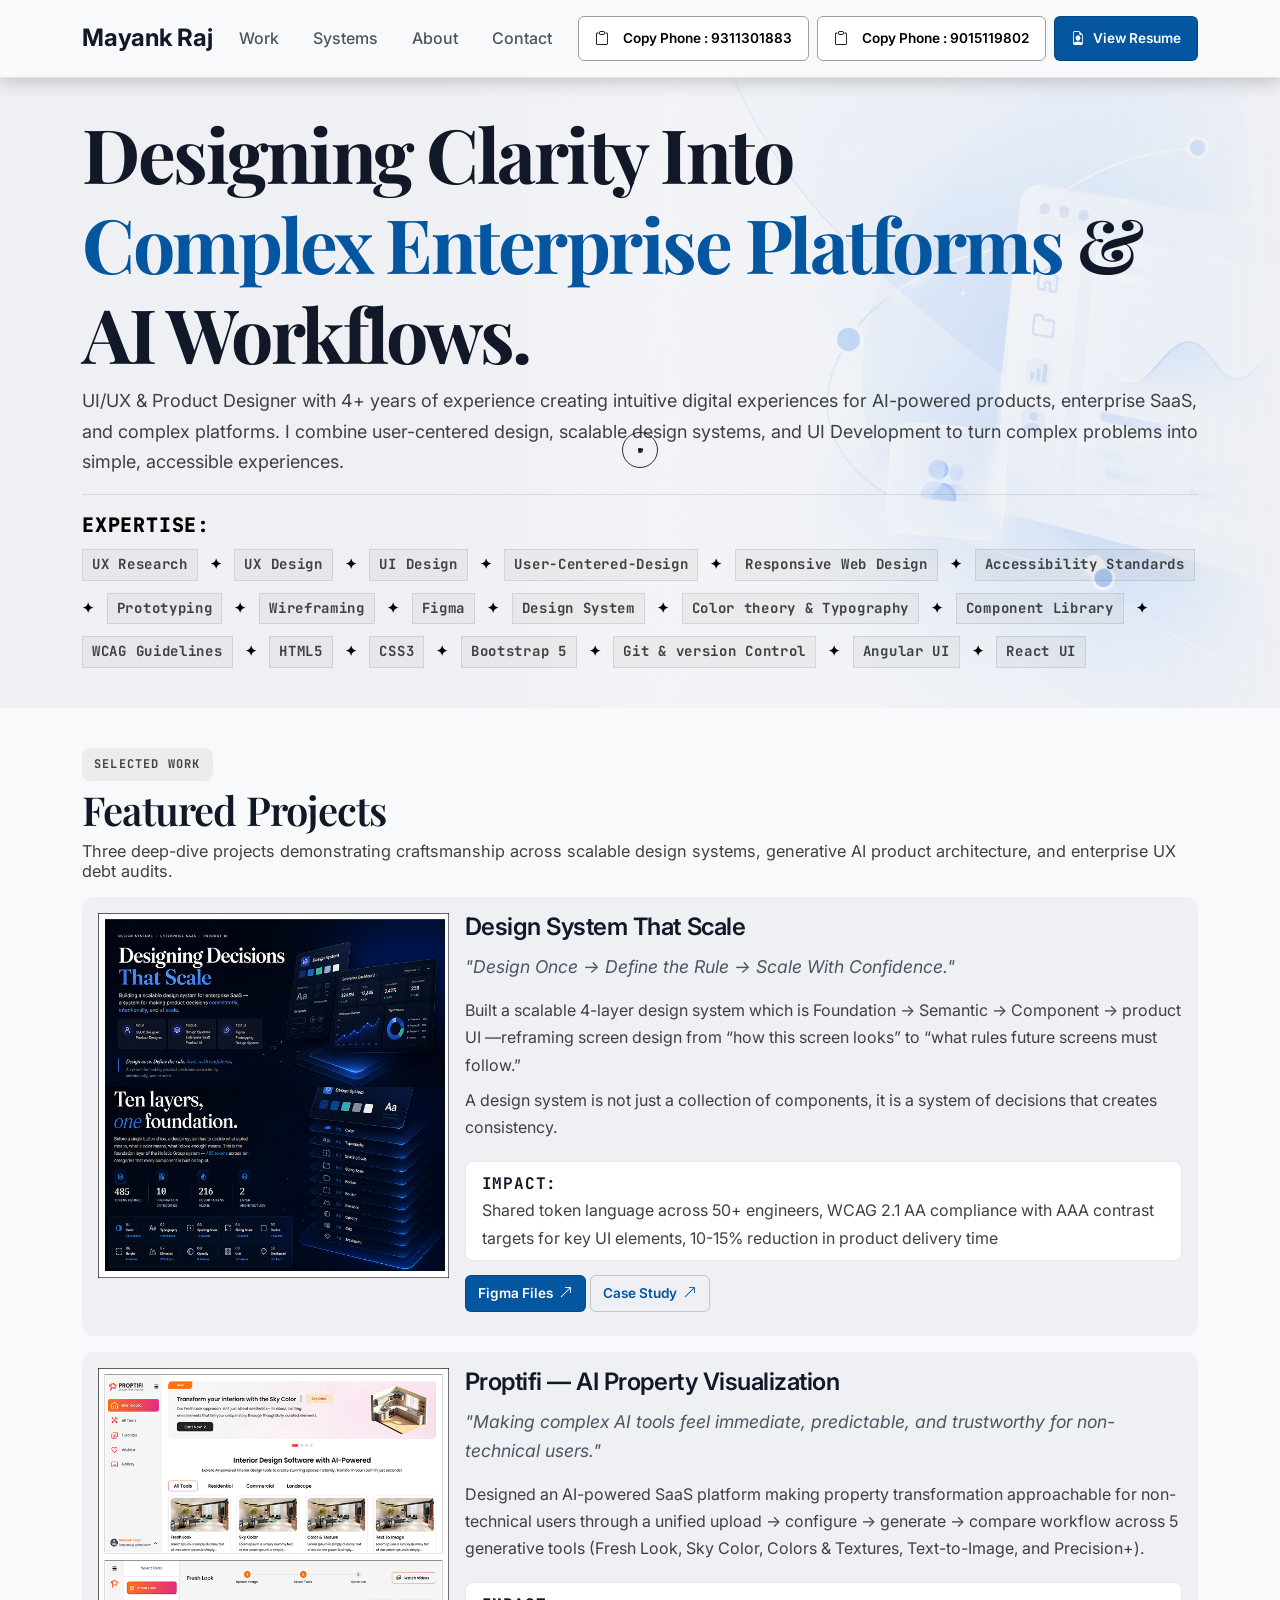
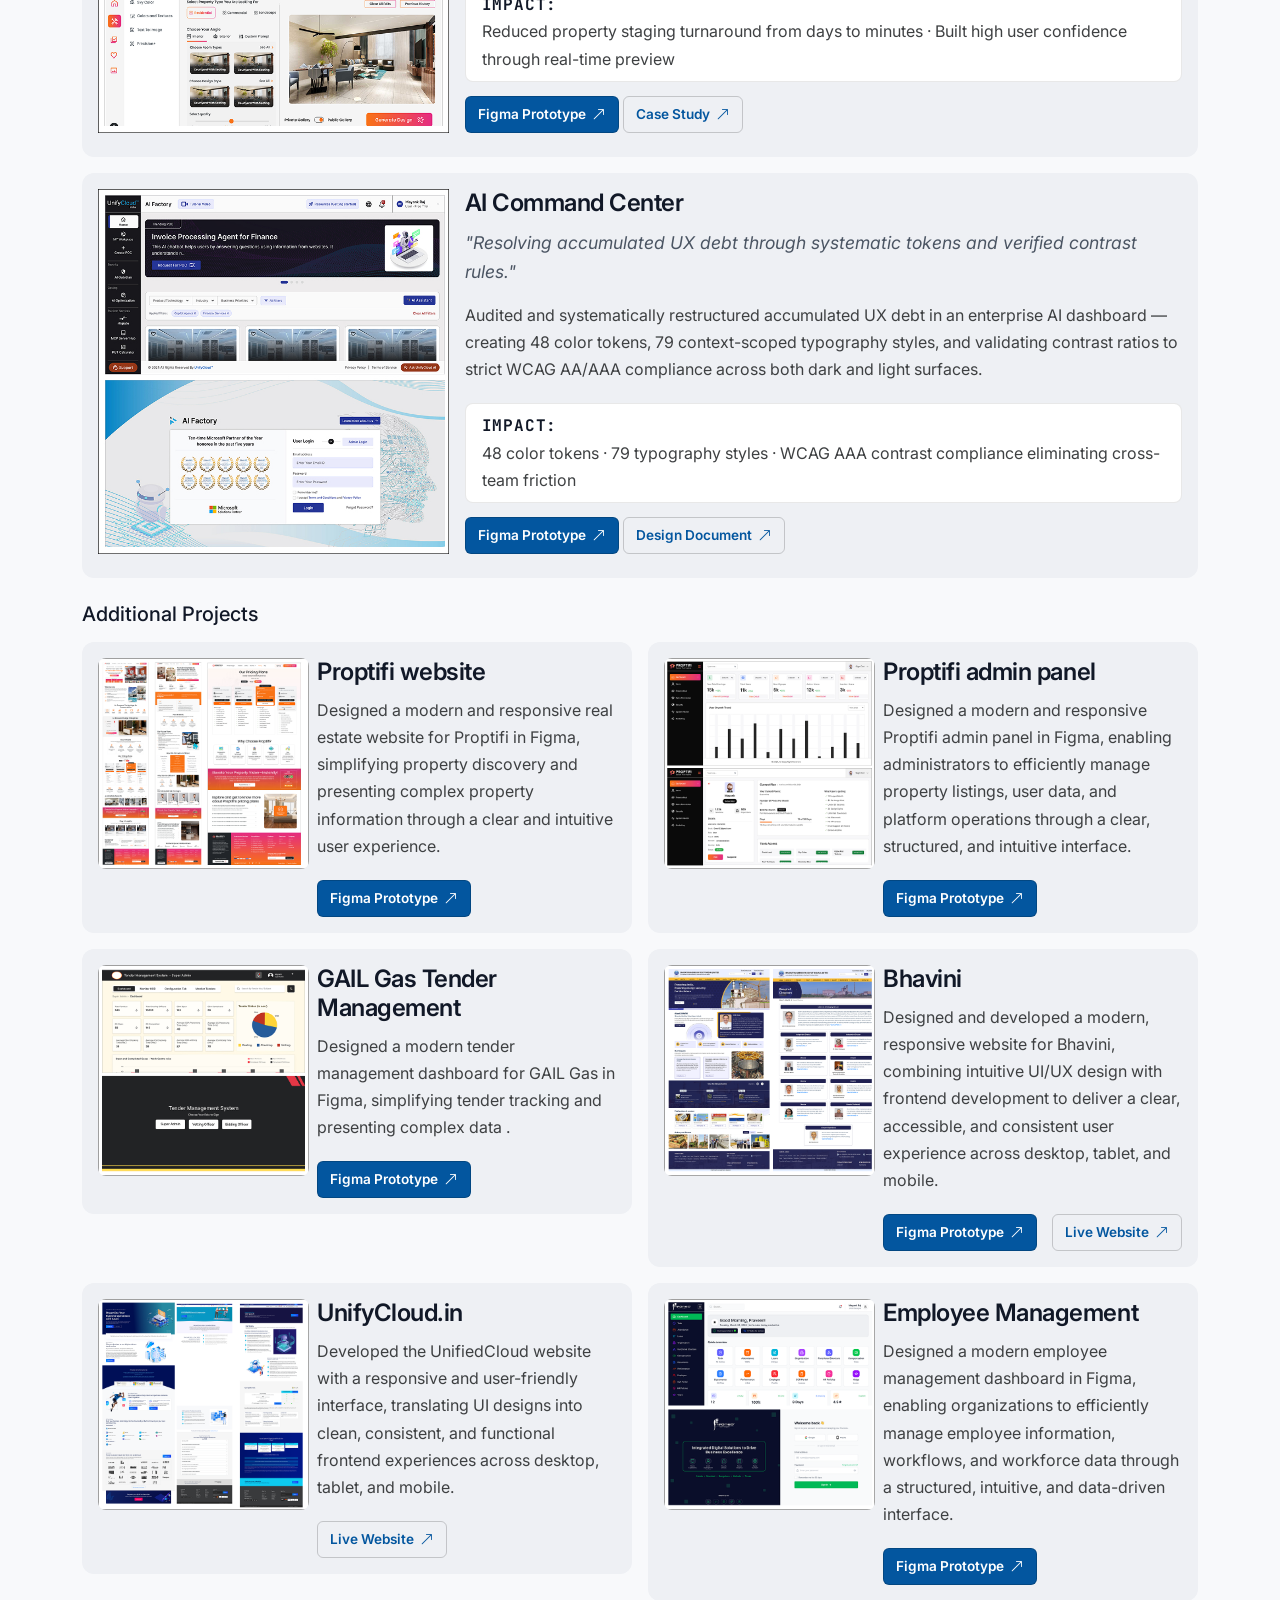
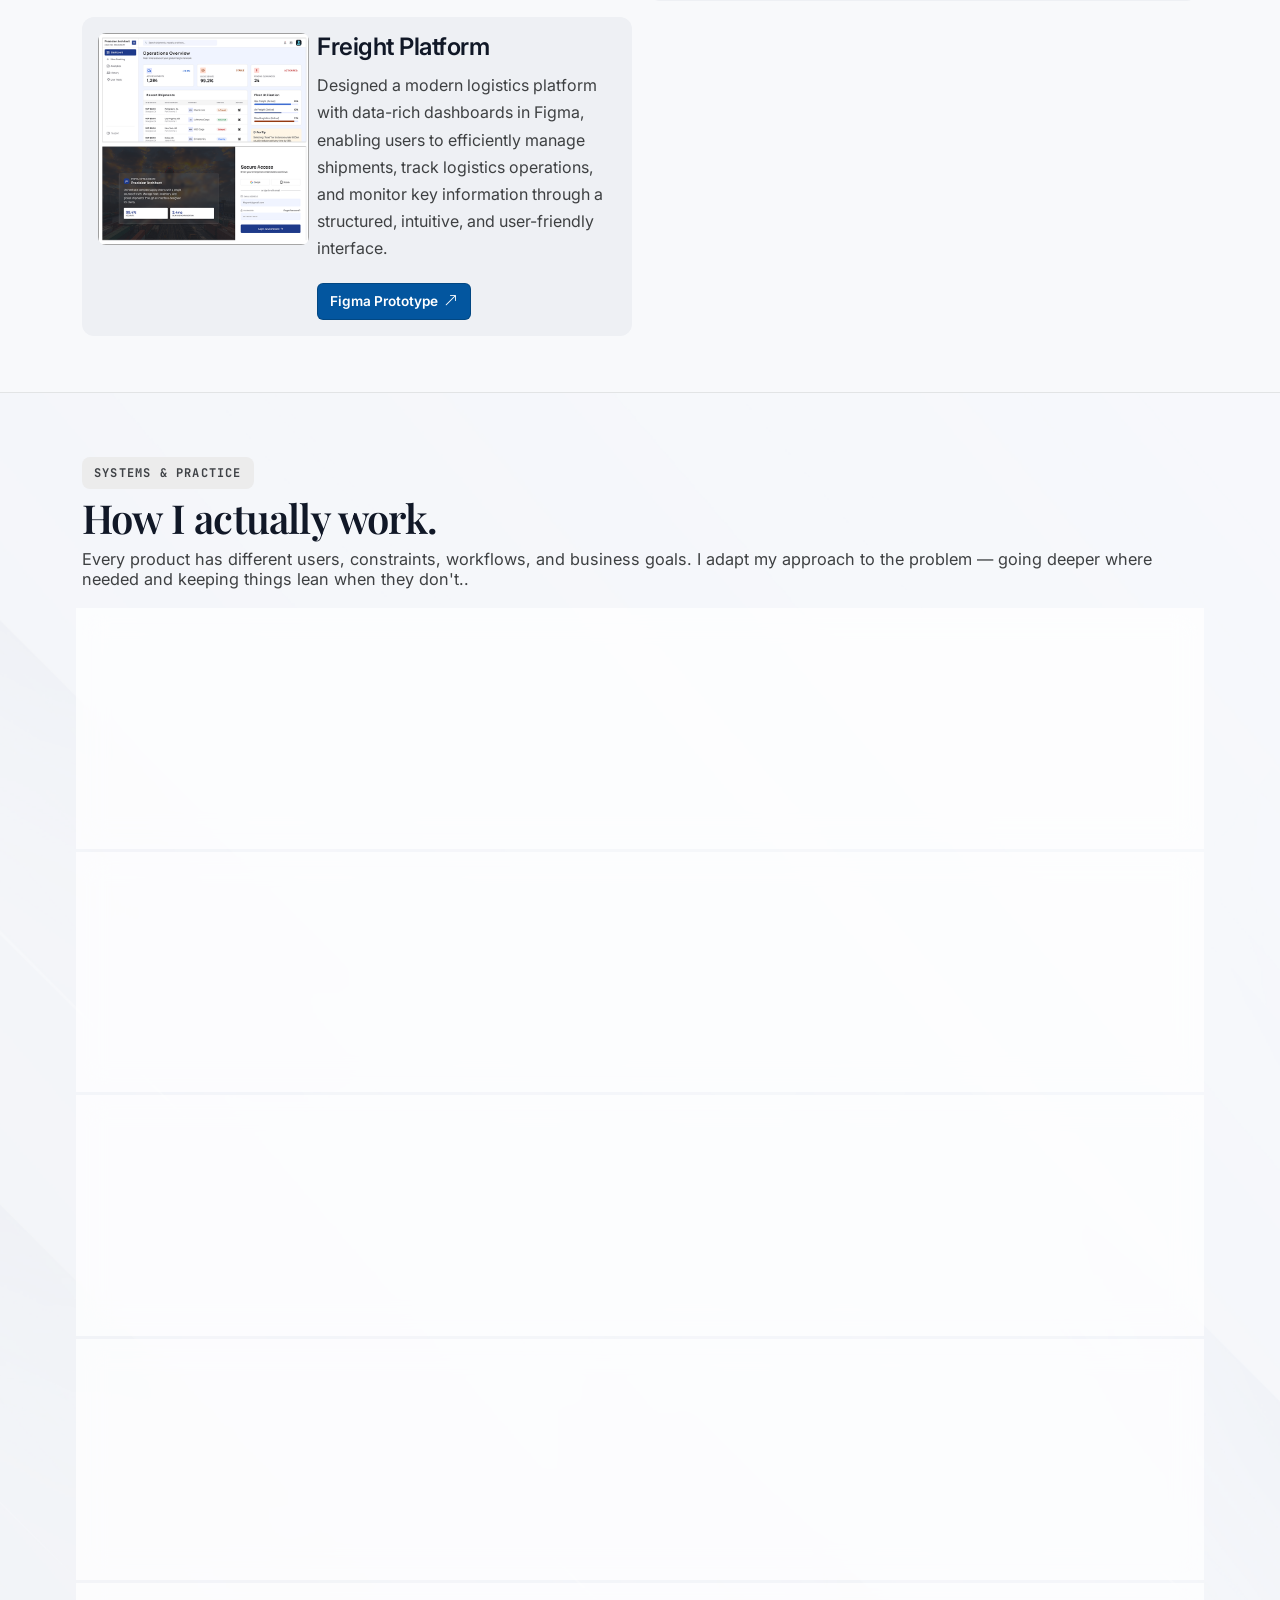
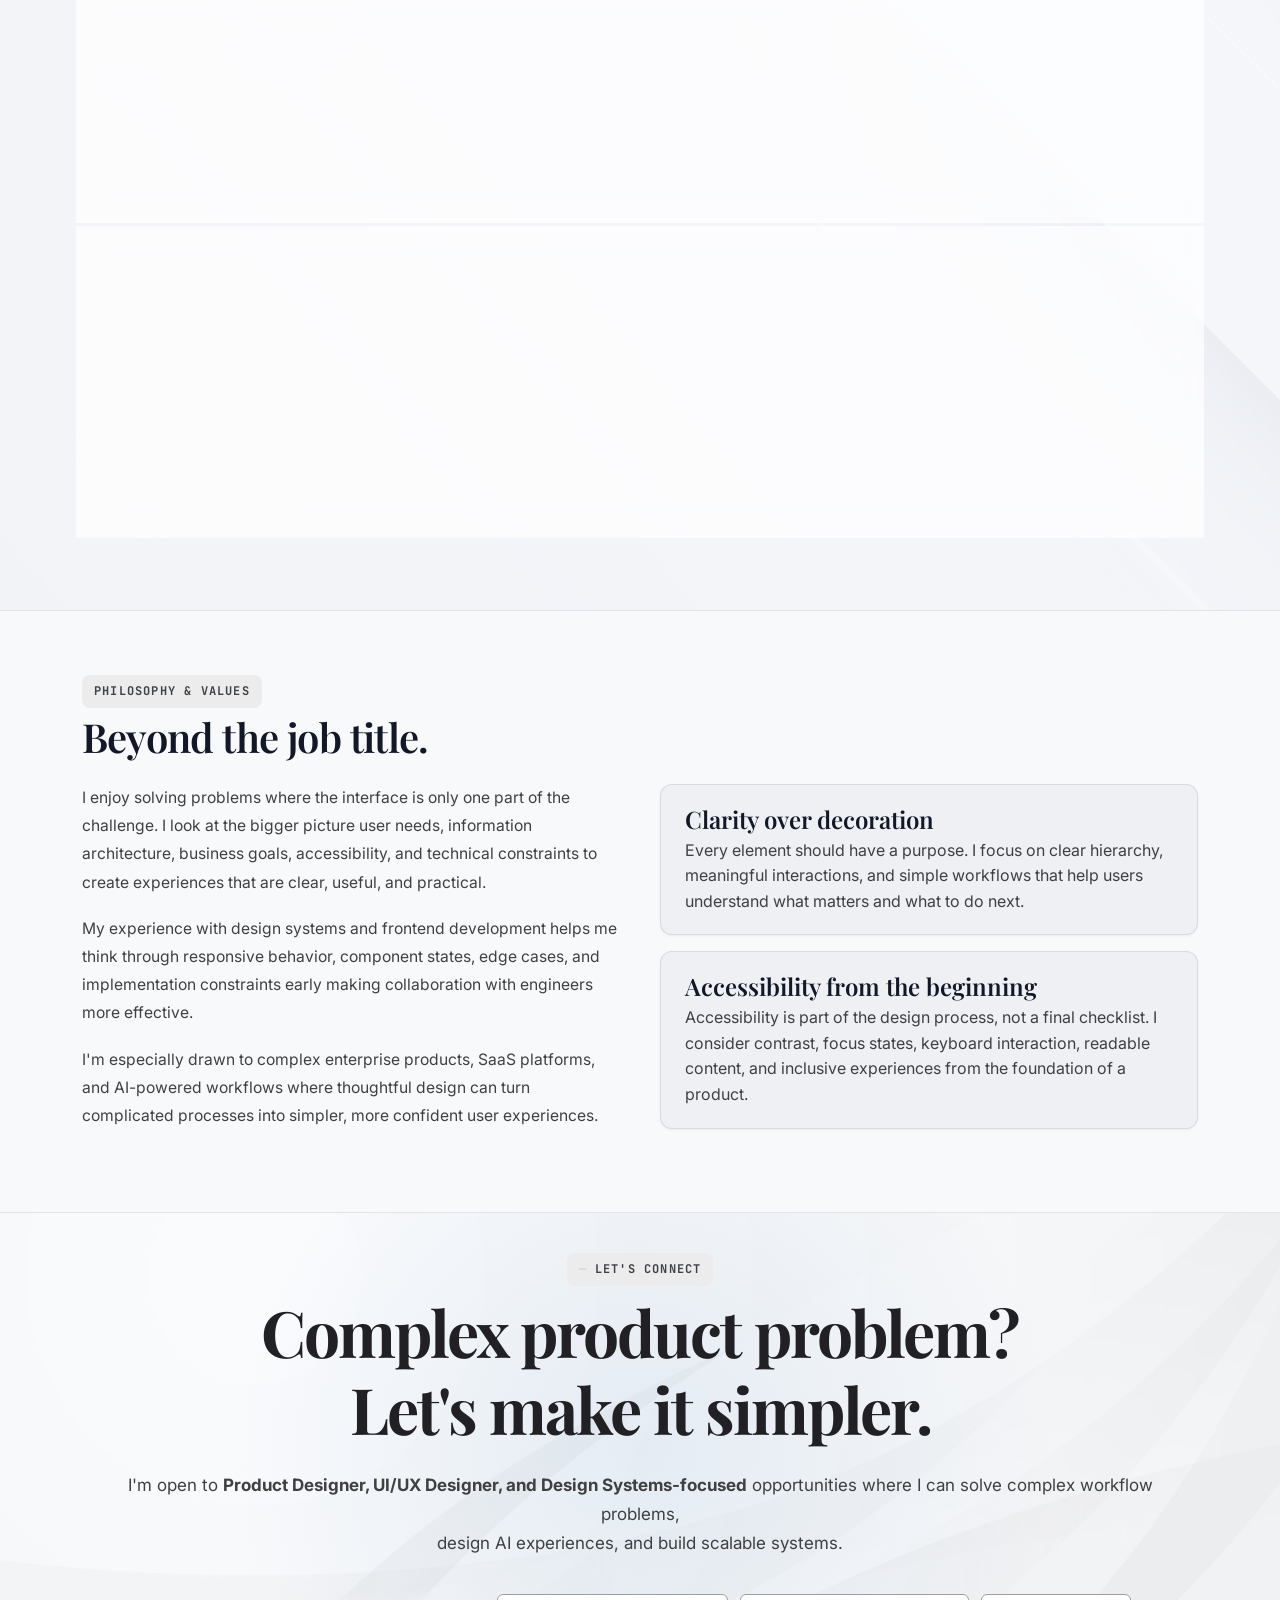
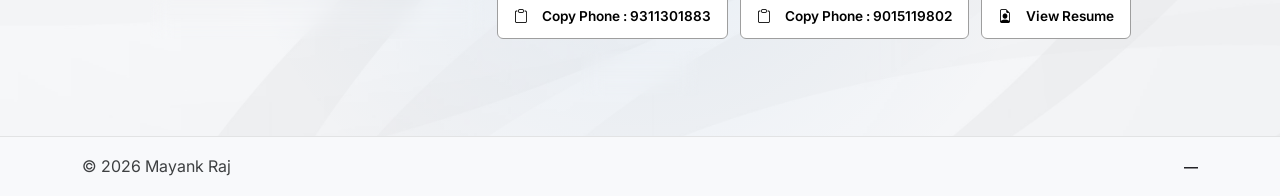
==== commit 95d3af19: "few changes" ====
--- a/index.html
+++ b/index.html
@@ -212,7 +212,7 @@
                   <div class="work-impact-banner">
                     <strong>Impact:</strong><br />
                     <p class="mb-0">Shared token language across 50+ engineers, WCAG 2.1 AA compliance with AAA contrast
-                      targets for key UI elements, 25% reduction in product delivery time</p>
+                      targets for key UI elements, 10-15% reduction in product delivery time</p>
                   </div>
                 </aside>
                 <aside>
@@ -313,7 +313,7 @@
 
                   <div class="work-impact-banner">
                     <strong>Impact:</strong>
-                    <p class="mb-0">48 color tokens &middot; 79 typography styles &middot; 100% WCAG AAA contrast
+                    <p class="mb-0">48 color tokens &middot; 79 typography styles &middot;  WCAG AAA contrast
                       compliance
                       eliminating cross-team friction</p>
                   </div>
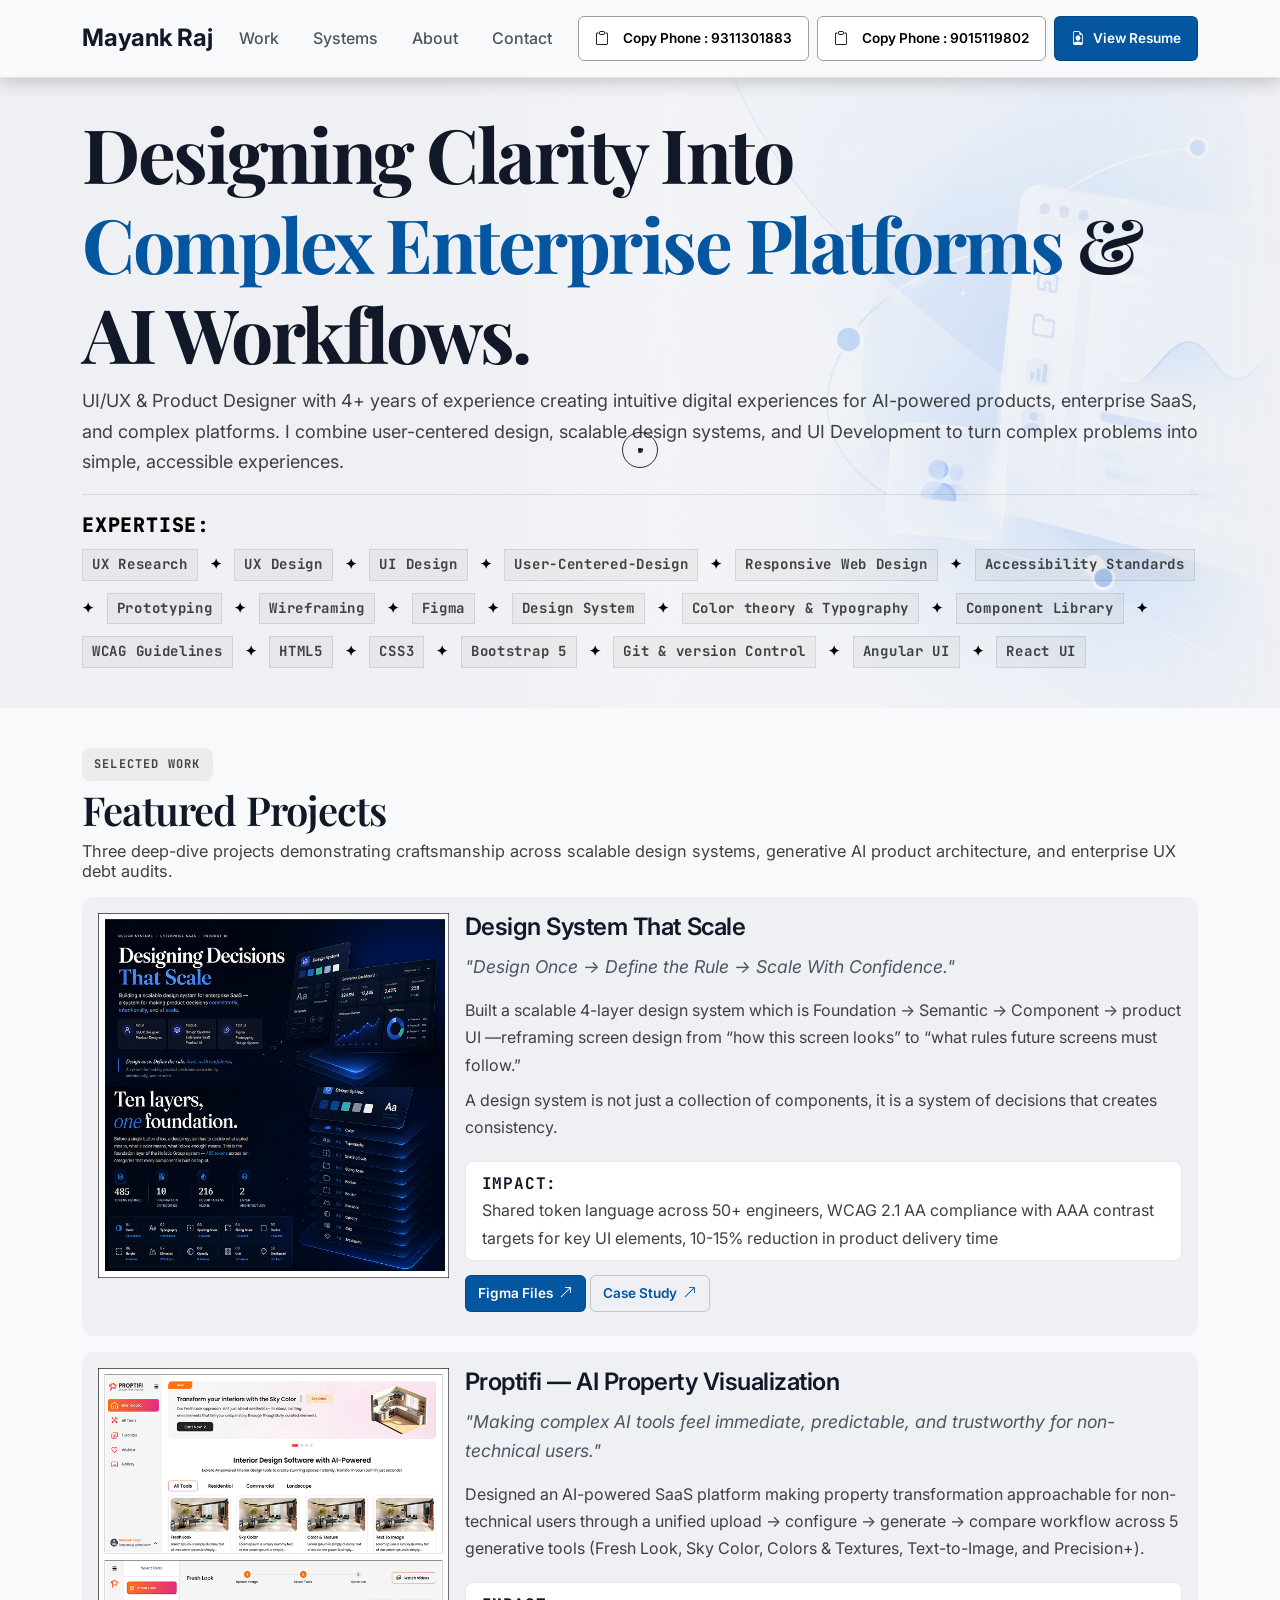
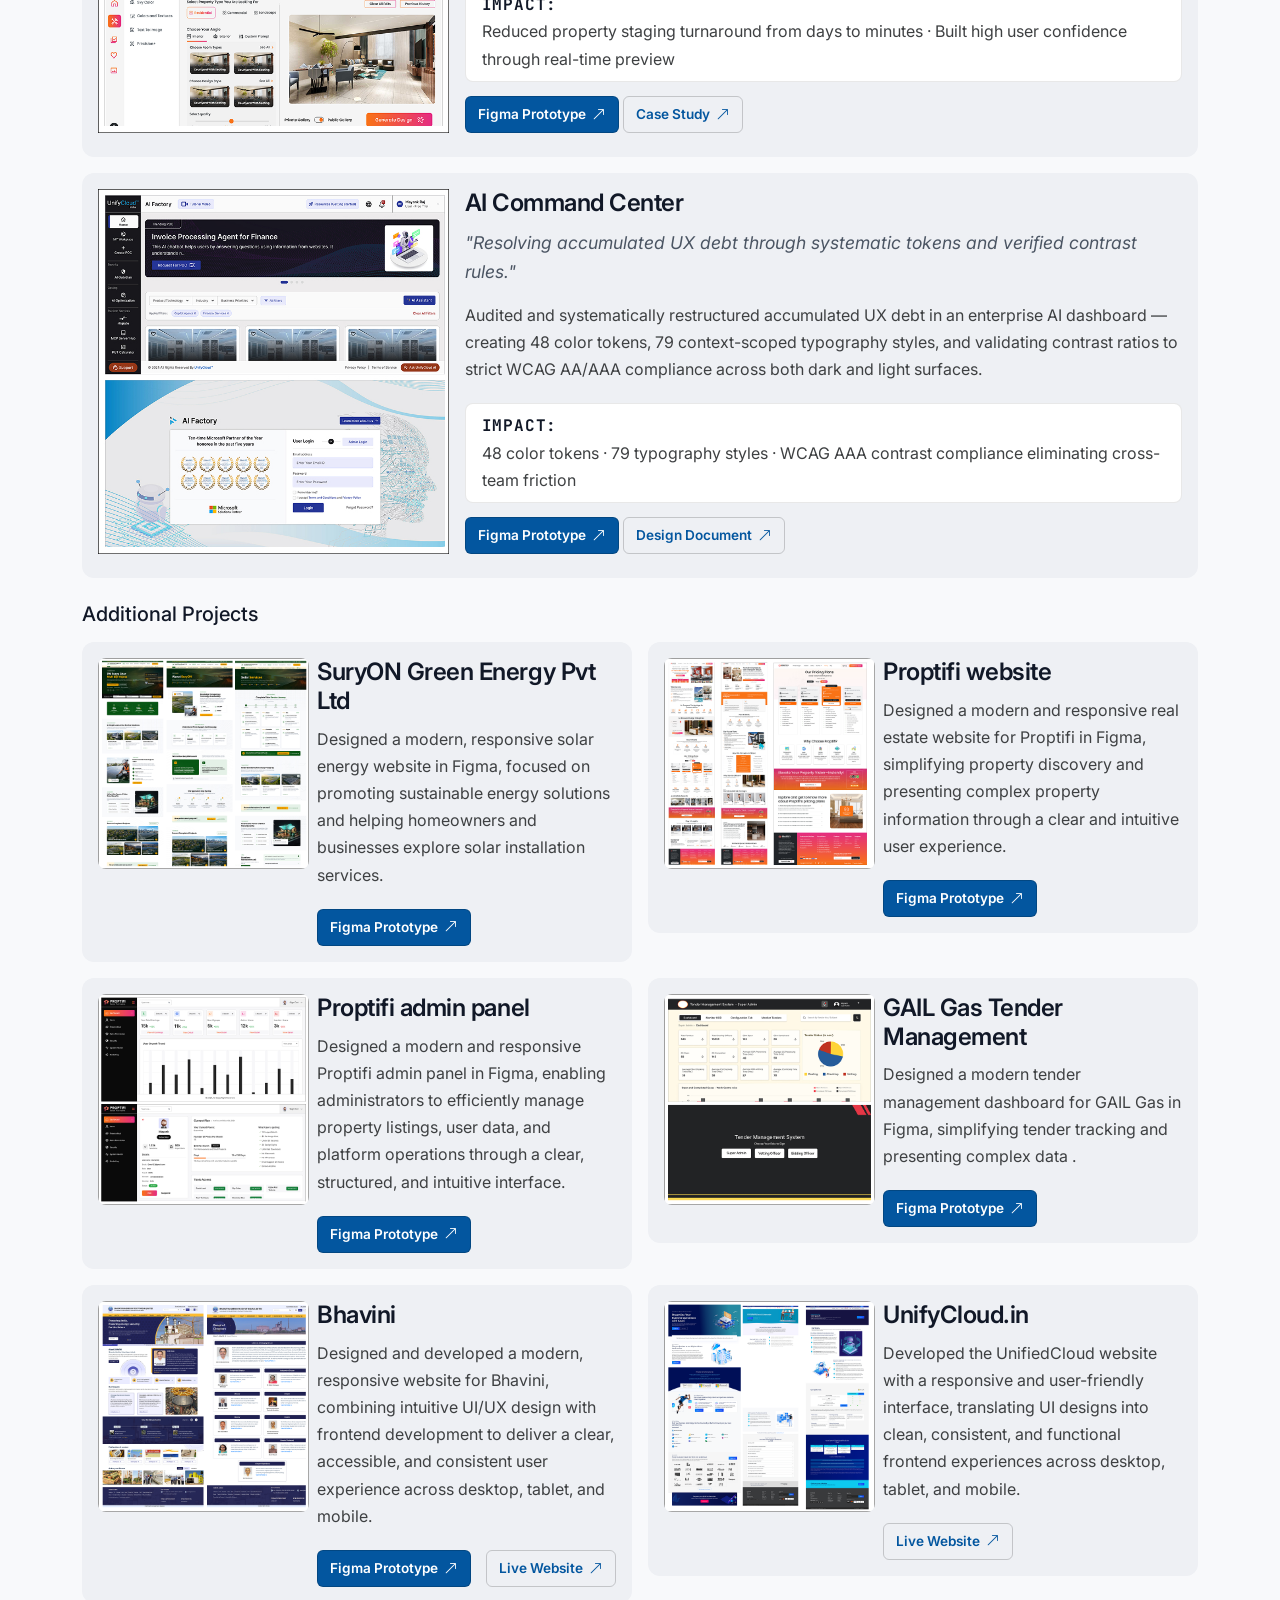
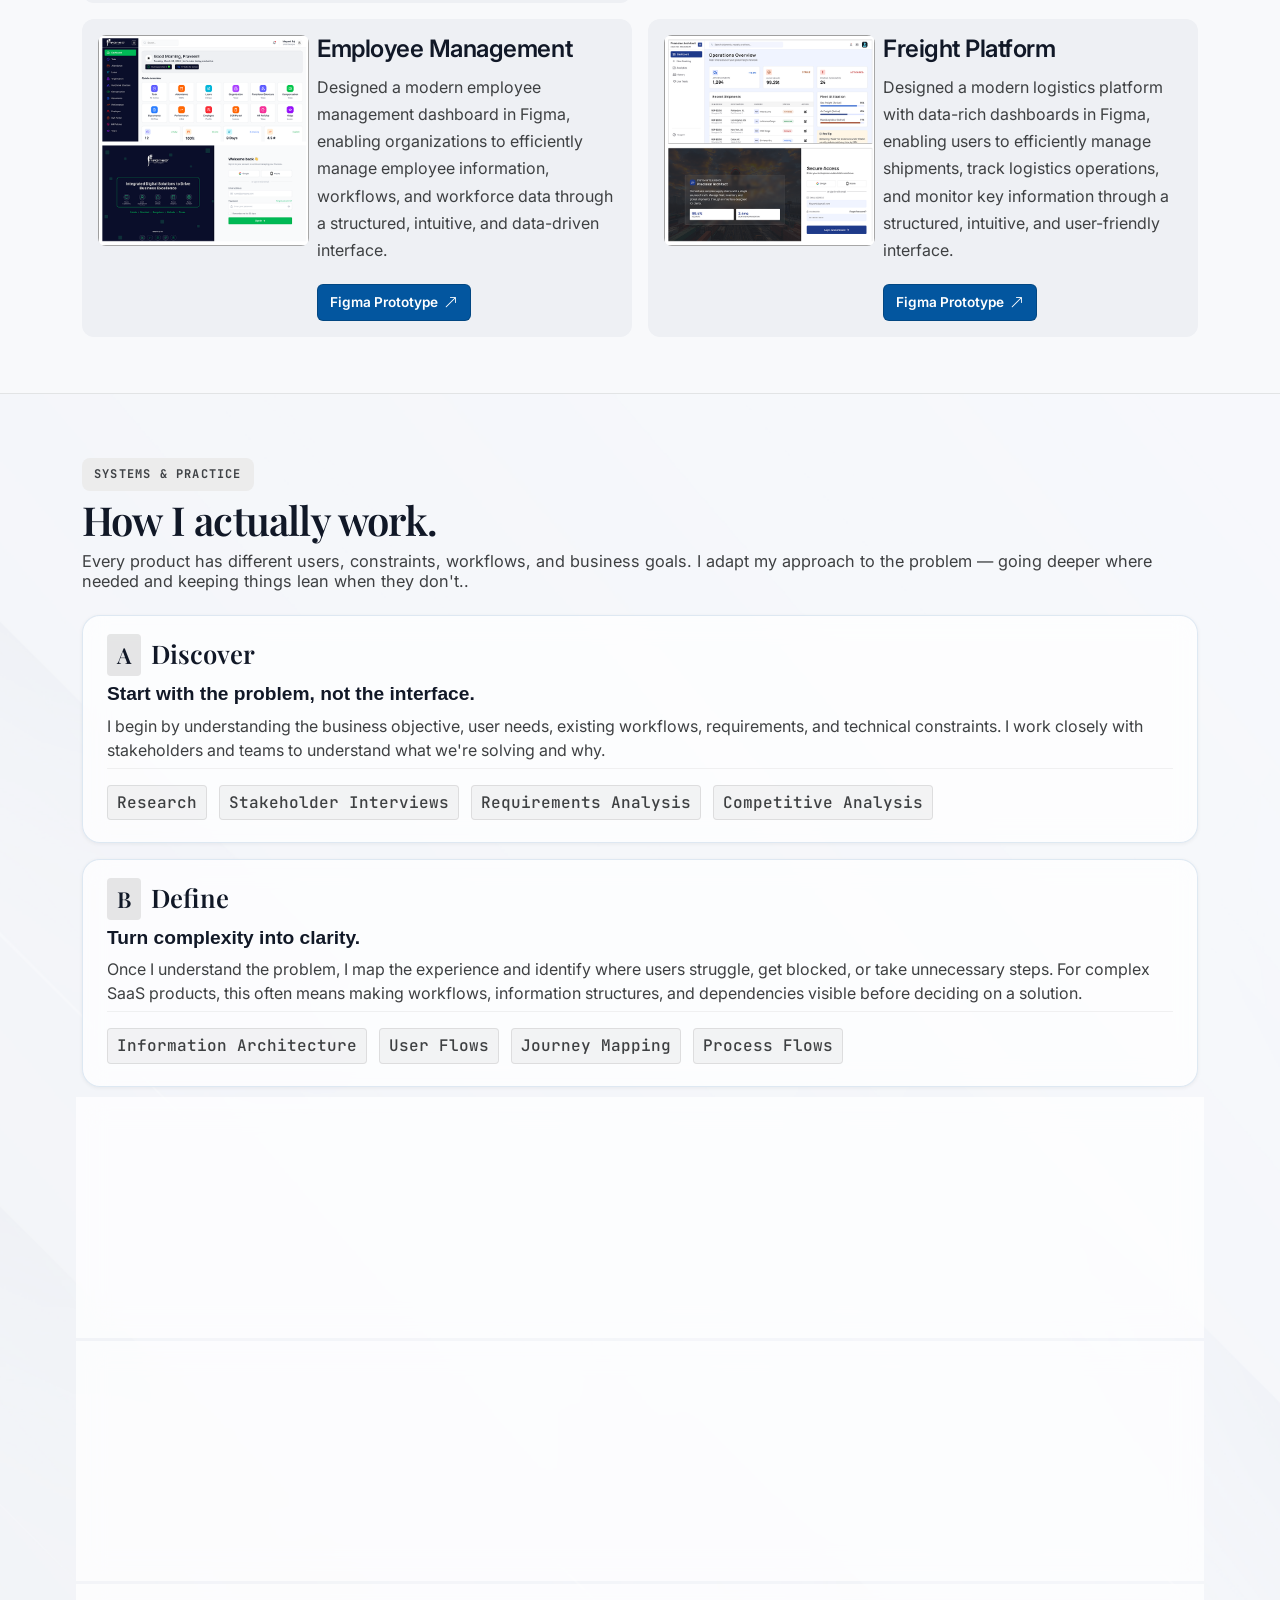
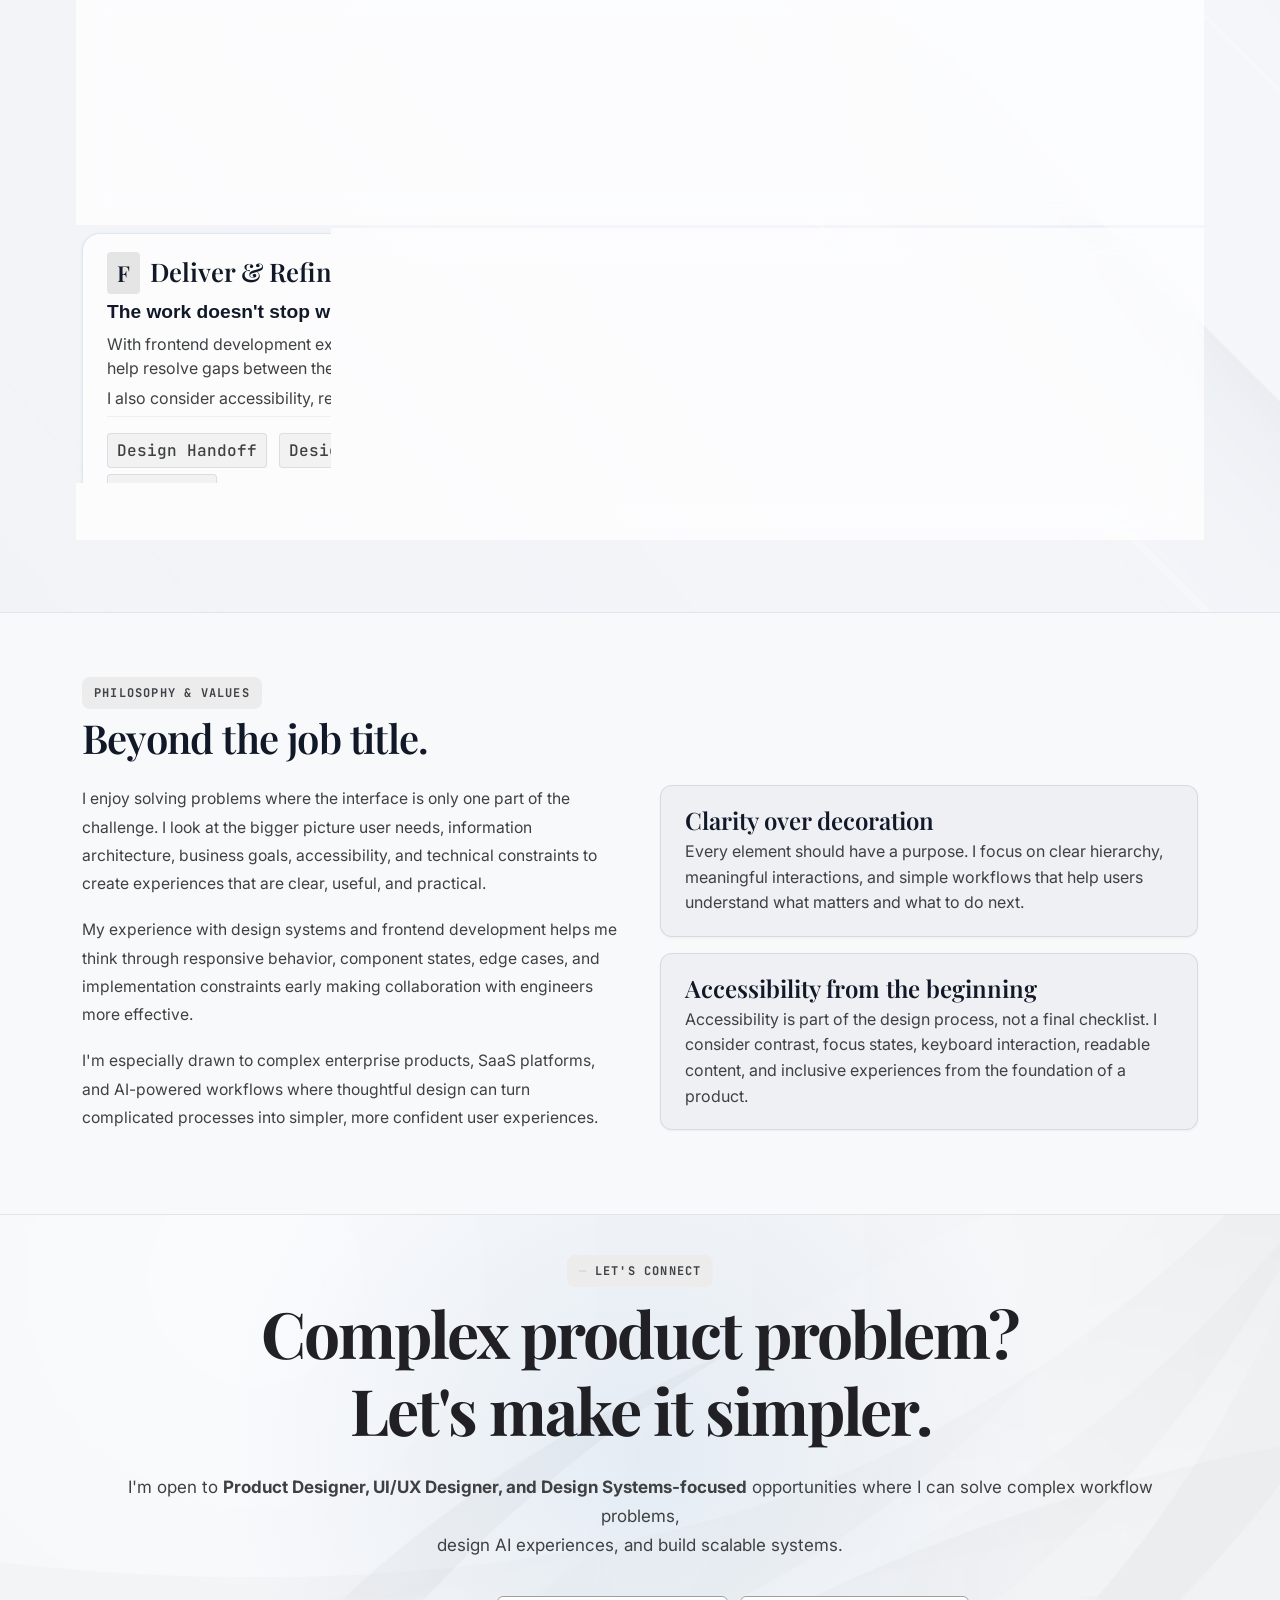
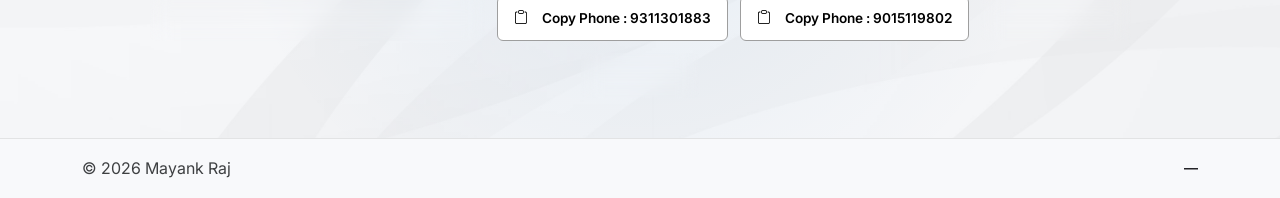
==== commit 202353a3: "new project added" ====
--- a/index.html
+++ b/index.html
@@ -53,12 +53,14 @@
         </nav>
 
         <div class="d-flex align-items-center gap-2">
-          <button class="btn-editorial-secondary d-none d-md-inline-flex btn-ter-1" data-copy-phone data-phone="9311301883">
+          <button class="btn-editorial-secondary d-none d-md-inline-flex btn-ter-1" data-copy-phone
+            data-phone="9311301883">
             <i class="bi bi-clipboard"></i>
             <span class="nav-btn-text">Copy Phone : 9311301883</span>
           </button>
-          
-          <button class="btn-editorial-secondary d-none d-md-inline-flex btn-ter-1" data-copy-phone data-phone="9015119802">
+
+          <button class="btn-editorial-secondary d-none d-md-inline-flex btn-ter-1" data-copy-phone
+            data-phone="9015119802">
             <i class="bi bi-clipboard"></i>
             <span class="nav-btn-text">Copy Phone : 9015119802</span>
           </button>
@@ -217,12 +219,12 @@
                 </aside>
                 <aside>
                   <a target="_blank"
-                    href="https://www.figma.com/design/0At4FR2KWWOMtXBfB3fOOj/Design-System?node-id=105-58802&t=SGgvh8dYRLUNG34T-1"
+                    href="https://www.figma.com/design/6v8gsq2xyl3yzKiJuBjucT/design-system-new?node-id=5-7370&t=VRq1QcfH8mVHozQf-1"
                     class="work-action-link btn-a2">
-                     Figma Files <i class="bi bi-arrow-up-right"></i>
+                    Figma Files <i class="bi bi-arrow-up-right"></i>
                   </a>
                   <a target="_blank" href="./img/pdf/Design-system.pdf" class="work-action-link mb-2 btn-a1">
-                     Case Study <i class="bi bi-arrow-up-right"></i>
+                    Case Study <i class="bi bi-arrow-up-right"></i>
                   </a>
 
 
@@ -313,7 +315,7 @@
 
                   <div class="work-impact-banner">
                     <strong>Impact:</strong>
-                    <p class="mb-0">48 color tokens &middot; 79 typography styles &middot;  WCAG AAA contrast
+                    <p class="mb-0">48 color tokens &middot; 79 typography styles &middot; WCAG AAA contrast
                       compliance
                       eliminating cross-team friction</p>
                   </div>
@@ -348,6 +350,52 @@
                 <div class="row g-2 align-items-stretch">
 
                   <div class="col-12 col-lg-5">
+                    <img src="img/suryaon-banner.jpg" alt="Suryaon website screenshot" class="work-entry-img w-100"
+                      style="border-radius:8px;" />
+                  </div>
+
+                  <div class="col-12 col-lg-7">
+
+                    <section class="d-flex flex-column justify-content-between h-100">
+
+                      <aside>
+
+                        <h3 class="work-title-serif">
+                          SuryON Green Energy Pvt Ltd
+                        </h3>
+
+                        <p class="work-summary-body">
+                          Designed a modern, responsive solar energy website in Figma, focused on promoting sustainable
+                          energy solutions and helping homeowners and businesses explore solar installation services.
+                        </p>
+
+                      </aside>
+
+                      <aside>
+                        <a target="_blank"
+                          href="https://www.figma.com/proto/eyh1oVmNMz9rsJ4UCu0HeS/Suryon?node-id=33-1254&viewport=-1111%2C579%2C0.1&t=OyYAhOg0RIqs4q1A-1&scaling=min-zoom&content-scaling=fixed&starting-point-node-id=33%3A1254&page-id=0%3A1"
+                          class="work-action-link btn-a2">
+                          Figma Prototype <i class="bi bi-arrow-up-right"></i>
+                        </a>
+
+
+                      </aside>
+
+                    </section>
+
+                  </div>
+
+                </div>
+
+              </article>
+            </div>
+
+            <div class="col-12 col-lg-6 mt-0">
+              <article class="work-entry2">
+
+                <div class="row g-2 align-items-stretch">
+
+                  <div class="col-12 col-lg-5">
                     <img src="img/proptifibanner.png" alt="Proptifi website screenshot" class="work-entry-img w-100"
                       style="border-radius:8px;" />
                   </div>
@@ -363,7 +411,9 @@
                         </h3>
 
                         <p class="work-summary-body">
-                          Designed a modern and responsive real estate website for Proptifi in Figma, simplifying property discovery and presenting complex property information through a clear and intuitive user experience.
+                          Designed a modern and responsive real estate website for Proptifi in Figma, simplifying
+                          property discovery and presenting complex property information through a clear and intuitive
+                          user experience.
                         </p>
 
                       </aside>
@@ -408,7 +458,9 @@
                         </h3>
 
                         <p class="work-summary-body">
-                          Designed a modern and responsive Proptifi admin panel in Figma, enabling administrators to efficiently manage property listings, user data, and platform operations through a clear, structured, and intuitive interface.
+                          Designed a modern and responsive Proptifi admin panel in Figma, enabling administrators to
+                          efficiently manage property listings, user data, and platform operations through a clear,
+                          structured, and intuitive interface.
                         </p>
 
                       </aside>
@@ -453,7 +505,8 @@
                         </h3>
 
                         <p class="work-summary-body">
-                          Designed a modern tender management dashboard for GAIL Gas in Figma, simplifying tender tracking and presenting complex data .
+                          Designed a modern tender management dashboard for GAIL Gas in Figma, simplifying tender
+                          tracking and presenting complex data .
                         </p>
 
                       </aside>
@@ -500,7 +553,9 @@
                         </h3>
 
                         <p class="work-summary-body">
-                         Designed and developed a modern, responsive website for Bhavini, combining intuitive UI/UX design with frontend development to deliver a clear, accessible, and consistent user experience across desktop, tablet, and mobile.
+                          Designed and developed a modern, responsive website for Bhavini, combining intuitive UI/UX
+                          design with frontend development to deliver a clear, accessible, and consistent user
+                          experience across desktop, tablet, and mobile.
                         </p>
 
                       </aside>
@@ -550,7 +605,9 @@
                         </h3>
 
                         <p class="work-summary-body">
-                          Developed the UnifiedCloud website with a responsive and user-friendly interface, translating UI designs into clean, consistent, and functional frontend experiences across desktop, tablet, and mobile.
+                          Developed the UnifiedCloud website with a responsive and user-friendly interface, translating
+                          UI designs into clean, consistent, and functional frontend experiences across desktop, tablet,
+                          and mobile.
                         </p>
 
                       </aside>
@@ -595,7 +652,9 @@
                         </h3>
 
                         <p class="work-summary-body">
-                         Designed a modern employee management dashboard in Figma, enabling organizations to efficiently manage employee information, workflows, and workforce data through a structured, intuitive, and data-driven interface.
+                          Designed a modern employee management dashboard in Figma, enabling organizations to
+                          efficiently manage employee information, workflows, and workforce data through a structured,
+                          intuitive, and data-driven interface.
                         </p>
 
                       </aside>
@@ -641,7 +700,9 @@
                         </h3>
 
                         <p class="work-summary-body">
-                          Designed a modern logistics platform with data-rich dashboards in Figma, enabling users to efficiently manage shipments, track logistics operations, and monitor key information through a structured, intuitive, and user-friendly interface.
+                          Designed a modern logistics platform with data-rich dashboards in Figma, enabling users to
+                          efficiently manage shipments, track logistics operations, and monitor key information through
+                          a structured, intuitive, and user-friendly interface.
                         </p>
 
                       </aside>
@@ -1136,15 +1197,17 @@
             <button class="btn-editorial-secondary btn-ter-1" data-copy-email>
               <i class="bi bi-clipboard"></i> Copy Email : mayank61.singh@gmail.com
             </button>
-          <button class="btn-editorial-secondary d-none d-md-inline-flex btn-ter-1" data-copy-phone data-phone="9311301883">
-            <i class="bi bi-clipboard"></i>
-            <span class="nav-btn-text">Copy Phone : 9311301883</span>
-          </button>
-          
-          <button class="btn-editorial-secondary d-none d-md-inline-flex btn-ter-1" data-copy-phone data-phone="9015119802">
-            <i class="bi bi-clipboard"></i>
-            <span class="nav-btn-text">Copy Phone : 9015119802</span>
-          </button>
+            <button class="btn-editorial-secondary d-none d-md-inline-flex btn-ter-1" data-copy-phone
+              data-phone="9311301883">
+              <i class="bi bi-clipboard"></i>
+              <span class="nav-btn-text">Copy Phone : 9311301883</span>
+            </button>
+
+            <button class="btn-editorial-secondary d-none d-md-inline-flex btn-ter-1" data-copy-phone
+              data-phone="9015119802">
+              <i class="bi bi-clipboard"></i>
+              <span class="nav-btn-text">Copy Phone : 9015119802</span>
+            </button>
             <a class="btn-editorial-secondary btn-ter-1" target="_blank"
               href="img//Mayank_Raj_UI_UX_Designer_Resume.pdf">
               <i class="bi bi-file-earmark-person"></i> View Resume
@@ -1337,298 +1400,298 @@
     trackPortfolioVisit();
   </script>
   <!-- Portfolio Analytics Events -->
-  
-<!-- Portfolio Analytics Events -->
-<script>
-  // Handle all phone-copy buttons across the website
-  document.addEventListener("click", async function (event) {
-    const button = event.target.closest("[data-copy-phone]");
-
-    if (!button) return;
-
-    event.preventDefault();
-
-    const phoneNumber = button.dataset.phone;
-
-    if (!phoneNumber) {
-      console.error("Missing data-phone attribute:", button);
-      return;
-    }
-
-    let copied = false;
-
-    try {
-      if (navigator.clipboard && window.isSecureContext) {
-        await navigator.clipboard.writeText(phoneNumber);
-        copied = true;
-      } else {
-        const textarea = document.createElement("textarea");
-        textarea.value = phoneNumber;
-        textarea.setAttribute("readonly", "");
-        textarea.style.position = "fixed";
-        textarea.style.left = "-9999px";
-
-        document.body.appendChild(textarea);
-        textarea.select();
-        copied = document.execCommand("copy");
-        textarea.remove();
-      }
-    } catch (error) {
-      console.error("Phone copy failed:", error);
-    }
-
-    if (!copied) {
-      console.error("Unable to copy phone number:", phoneNumber);
-      return;
-    }
-
-    console.log("Copied phone number:", phoneNumber);
-
-    if (typeof gtag === "function") {
-      gtag("event", "phone_copy", {
-        action: "copy_phone",
-        phone_number: phoneNumber
-      });
-    }
-
-    // Show your existing toast notification
-    const toast = document.getElementById("toast");
-
-    if (toast) {
-      const toastText = toast.querySelector(".toast-text");
-
-      if (toastText) {
-        toastText.textContent = "Phone number copied: " + phoneNumber;
-      }
-
-      toast.classList.add("show");
-
-      setTimeout(() => {
-        toast.classList.remove("show");
-      }, 2000);
-    }
-  });
-
-  // Track other portfolio links and buttons
-  document.addEventListener("click", function (event) {
-    const element = event.target.closest("a, button");
-
-    if (!element || element.hasAttribute("data-copy-phone")) return;
-    if (typeof gtag !== "function") return;
-
-    const text = element.textContent.trim().replace(/\s+/g, " ");
-    const href = element.getAttribute("href") || "";
-
-    const projectCard = element.closest(".work-entry, .work-entry2");
-
-    const projectTitle =
-      projectCard?.querySelector("h3")?.textContent
-        ?.trim()
-        ?.replace(/\s+/g, " ") || "";
-
-    if (
-      href.toLowerCase().includes("resume") ||
-      text.toLowerCase().includes("view resume")
-    ) {
-      gtag("event", "resume_click", {
-        link_text: text,
-        destination: href
-      });
-      return;
-    }
-
-    if (href.toLowerCase().includes("linkedin.com")) {
-      gtag("event", "linkedin_click", {
-        link_text: text,
-        destination: href
-      });
-      return;
-    }
-
-    if (element.hasAttribute("data-copy-email")) {
-      gtag("event", "email_copy", {
-        action: "copy_email"
-      });
-      return;
-    }
-
-    if (href.toLowerCase().includes("figma.com")) {
-      gtag("event", "figma_click", {
-        project: projectTitle,
-        link_text: text,
-        destination: href
-      });
-      return;
-    }
-
-    if (
-      href.toLowerCase().includes(".pdf") ||
-      text.toLowerCase().includes("case study") ||
-      text.toLowerCase().includes("design document")
-    ) {
-      gtag("event", "case_study_click", {
-        project: projectTitle,
-        link_text: text,
-        destination: href
-      });
-      return;
-    }
-
-    if (text.toLowerCase().includes("see live website")) {
-      gtag("event", "external_project_click", {
-        project: projectTitle,
-        link_text: text,
-        destination: href
-      });
-    }
-  });
-</script>
-
-<!-- Portfolio Analytics Events -->
-<script>
-  // Handle all phone-copy buttons across the website
-  document.addEventListener("click", async function (event) {
-    const button = event.target.closest("[data-copy-phone]");
-
-    if (!button) return;
-
-    event.preventDefault();
-
-    const phoneNumber = button.dataset.phone;
-
-    if (!phoneNumber) {
-      console.error("Missing data-phone attribute:", button);
-      return;
-    }
-
-    let copied = false;
-
-    try {
-      if (navigator.clipboard && window.isSecureContext) {
-        await navigator.clipboard.writeText(phoneNumber);
-        copied = true;
-      } else {
-        const textarea = document.createElement("textarea");
-        textarea.value = phoneNumber;
-        textarea.setAttribute("readonly", "");
-        textarea.style.position = "fixed";
-        textarea.style.left = "-9999px";
-
-        document.body.appendChild(textarea);
-        textarea.select();
-        copied = document.execCommand("copy");
-        textarea.remove();
-      }
-    } catch (error) {
-      console.error("Phone copy failed:", error);
-    }
-
-    if (!copied) {
-      console.error("Unable to copy phone number:", phoneNumber);
-      return;
-    }
-
-    console.log("Copied phone number:", phoneNumber);
-
-    if (typeof gtag === "function") {
-      gtag("event", "phone_copy", {
-        action: "copy_phone",
-        phone_number: phoneNumber
-      });
-    }
-
-    // Show your existing toast notification
-    const toast = document.getElementById("toast");
-
-    if (toast) {
-      const toastText = toast.querySelector(".toast-text");
-
-      if (toastText) {
-        toastText.textContent = "Phone number copied: " + phoneNumber;
-      }
-
-      toast.classList.add("show");
-
-      setTimeout(() => {
-        toast.classList.remove("show");
-      }, 2000);
-    }
-  });
-
-  // Track other portfolio links and buttons
-  document.addEventListener("click", function (event) {
-    const element = event.target.closest("a, button");
-
-    if (!element || element.hasAttribute("data-copy-phone")) return;
-    if (typeof gtag !== "function") return;
-
-    const text = element.textContent.trim().replace(/\s+/g, " ");
-    const href = element.getAttribute("href") || "";
-
-    const projectCard = element.closest(".work-entry, .work-entry2");
-
-    const projectTitle =
-      projectCard?.querySelector("h3")?.textContent
-        ?.trim()
-        ?.replace(/\s+/g, " ") || "";
-
-    if (
-      href.toLowerCase().includes("resume") ||
-      text.toLowerCase().includes("view resume")
-    ) {
-      gtag("event", "resume_click", {
-        link_text: text,
-        destination: href
-      });
-      return;
-    }
-
-    if (href.toLowerCase().includes("linkedin.com")) {
-      gtag("event", "linkedin_click", {
-        link_text: text,
-        destination: href
-      });
-      return;
-    }
-
-    if (element.hasAttribute("data-copy-email")) {
-      gtag("event", "email_copy", {
-        action: "copy_email"
-      });
-      return;
-    }
-
-    if (href.toLowerCase().includes("figma.com")) {
-      gtag("event", "figma_click", {
-        project: projectTitle,
-        link_text: text,
-        destination: href
-      });
-      return;
-    }
-
-    if (
-      href.toLowerCase().includes(".pdf") ||
-      text.toLowerCase().includes("case study") ||
-      text.toLowerCase().includes("design document")
-    ) {
-      gtag("event", "case_study_click", {
-        project: projectTitle,
-        link_text: text,
-        destination: href
-      });
-      return;
-    }
-
-    if (text.toLowerCase().includes("see live website")) {
-      gtag("event", "external_project_click", {
-        project: projectTitle,
-        link_text: text,
-        destination: href
-      });
-    }
-  });
-</script>
+
+  <!-- Portfolio Analytics Events -->
+  <script>
+    // Handle all phone-copy buttons across the website
+    document.addEventListener("click", async function (event) {
+      const button = event.target.closest("[data-copy-phone]");
+
+      if (!button) return;
+
+      event.preventDefault();
+
+      const phoneNumber = button.dataset.phone;
+
+      if (!phoneNumber) {
+        console.error("Missing data-phone attribute:", button);
+        return;
+      }
+
+      let copied = false;
+
+      try {
+        if (navigator.clipboard && window.isSecureContext) {
+          await navigator.clipboard.writeText(phoneNumber);
+          copied = true;
+        } else {
+          const textarea = document.createElement("textarea");
+          textarea.value = phoneNumber;
+          textarea.setAttribute("readonly", "");
+          textarea.style.position = "fixed";
+          textarea.style.left = "-9999px";
+
+          document.body.appendChild(textarea);
+          textarea.select();
+          copied = document.execCommand("copy");
+          textarea.remove();
+        }
+      } catch (error) {
+        console.error("Phone copy failed:", error);
+      }
+
+      if (!copied) {
+        console.error("Unable to copy phone number:", phoneNumber);
+        return;
+      }
+
+      console.log("Copied phone number:", phoneNumber);
+
+      if (typeof gtag === "function") {
+        gtag("event", "phone_copy", {
+          action: "copy_phone",
+          phone_number: phoneNumber
+        });
+      }
+
+      // Show your existing toast notification
+      const toast = document.getElementById("toast");
+
+      if (toast) {
+        const toastText = toast.querySelector(".toast-text");
+
+        if (toastText) {
+          toastText.textContent = "Phone number copied: " + phoneNumber;
+        }
+
+        toast.classList.add("show");
+
+        setTimeout(() => {
+          toast.classList.remove("show");
+        }, 2000);
+      }
+    });
+
+    // Track other portfolio links and buttons
+    document.addEventListener("click", function (event) {
+      const element = event.target.closest("a, button");
+
+      if (!element || element.hasAttribute("data-copy-phone")) return;
+      if (typeof gtag !== "function") return;
+
+      const text = element.textContent.trim().replace(/\s+/g, " ");
+      const href = element.getAttribute("href") || "";
+
+      const projectCard = element.closest(".work-entry, .work-entry2");
+
+      const projectTitle =
+        projectCard?.querySelector("h3")?.textContent
+          ?.trim()
+          ?.replace(/\s+/g, " ") || "";
+
+      if (
+        href.toLowerCase().includes("resume") ||
+        text.toLowerCase().includes("view resume")
+      ) {
+        gtag("event", "resume_click", {
+          link_text: text,
+          destination: href
+        });
+        return;
+      }
+
+      if (href.toLowerCase().includes("linkedin.com")) {
+        gtag("event", "linkedin_click", {
+          link_text: text,
+          destination: href
+        });
+        return;
+      }
+
+      if (element.hasAttribute("data-copy-email")) {
+        gtag("event", "email_copy", {
+          action: "copy_email"
+        });
+        return;
+      }
+
+      if (href.toLowerCase().includes("figma.com")) {
+        gtag("event", "figma_click", {
+          project: projectTitle,
+          link_text: text,
+          destination: href
+        });
+        return;
+      }
+
+      if (
+        href.toLowerCase().includes(".pdf") ||
+        text.toLowerCase().includes("case study") ||
+        text.toLowerCase().includes("design document")
+      ) {
+        gtag("event", "case_study_click", {
+          project: projectTitle,
+          link_text: text,
+          destination: href
+        });
+        return;
+      }
+
+      if (text.toLowerCase().includes("see live website")) {
+        gtag("event", "external_project_click", {
+          project: projectTitle,
+          link_text: text,
+          destination: href
+        });
+      }
+    });
+  </script>
+
+  <!-- Portfolio Analytics Events -->
+  <script>
+    // Handle all phone-copy buttons across the website
+    document.addEventListener("click", async function (event) {
+      const button = event.target.closest("[data-copy-phone]");
+
+      if (!button) return;
+
+      event.preventDefault();
+
+      const phoneNumber = button.dataset.phone;
+
+      if (!phoneNumber) {
+        console.error("Missing data-phone attribute:", button);
+        return;
+      }
+
+      let copied = false;
+
+      try {
+        if (navigator.clipboard && window.isSecureContext) {
+          await navigator.clipboard.writeText(phoneNumber);
+          copied = true;
+        } else {
+          const textarea = document.createElement("textarea");
+          textarea.value = phoneNumber;
+          textarea.setAttribute("readonly", "");
+          textarea.style.position = "fixed";
+          textarea.style.left = "-9999px";
+
+          document.body.appendChild(textarea);
+          textarea.select();
+          copied = document.execCommand("copy");
+          textarea.remove();
+        }
+      } catch (error) {
+        console.error("Phone copy failed:", error);
+      }
+
+      if (!copied) {
+        console.error("Unable to copy phone number:", phoneNumber);
+        return;
+      }
+
+      console.log("Copied phone number:", phoneNumber);
+
+      if (typeof gtag === "function") {
+        gtag("event", "phone_copy", {
+          action: "copy_phone",
+          phone_number: phoneNumber
+        });
+      }
+
+      // Show your existing toast notification
+      const toast = document.getElementById("toast");
+
+      if (toast) {
+        const toastText = toast.querySelector(".toast-text");
+
+        if (toastText) {
+          toastText.textContent = "Phone number copied: " + phoneNumber;
+        }
+
+        toast.classList.add("show");
+
+        setTimeout(() => {
+          toast.classList.remove("show");
+        }, 2000);
+      }
+    });
+
+    // Track other portfolio links and buttons
+    document.addEventListener("click", function (event) {
+      const element = event.target.closest("a, button");
+
+      if (!element || element.hasAttribute("data-copy-phone")) return;
+      if (typeof gtag !== "function") return;
+
+      const text = element.textContent.trim().replace(/\s+/g, " ");
+      const href = element.getAttribute("href") || "";
+
+      const projectCard = element.closest(".work-entry, .work-entry2");
+
+      const projectTitle =
+        projectCard?.querySelector("h3")?.textContent
+          ?.trim()
+          ?.replace(/\s+/g, " ") || "";
+
+      if (
+        href.toLowerCase().includes("resume") ||
+        text.toLowerCase().includes("view resume")
+      ) {
+        gtag("event", "resume_click", {
+          link_text: text,
+          destination: href
+        });
+        return;
+      }
+
+      if (href.toLowerCase().includes("linkedin.com")) {
+        gtag("event", "linkedin_click", {
+          link_text: text,
+          destination: href
+        });
+        return;
+      }
+
+      if (element.hasAttribute("data-copy-email")) {
+        gtag("event", "email_copy", {
+          action: "copy_email"
+        });
+        return;
+      }
+
+      if (href.toLowerCase().includes("figma.com")) {
+        gtag("event", "figma_click", {
+          project: projectTitle,
+          link_text: text,
+          destination: href
+        });
+        return;
+      }
+
+      if (
+        href.toLowerCase().includes(".pdf") ||
+        text.toLowerCase().includes("case study") ||
+        text.toLowerCase().includes("design document")
+      ) {
+        gtag("event", "case_study_click", {
+          project: projectTitle,
+          link_text: text,
+          destination: href
+        });
+        return;
+      }
+
+      if (text.toLowerCase().includes("see live website")) {
+        gtag("event", "external_project_click", {
+          project: projectTitle,
+          link_text: text,
+          destination: href
+        });
+      }
+    });
+  </script>
 
 </body>
 
